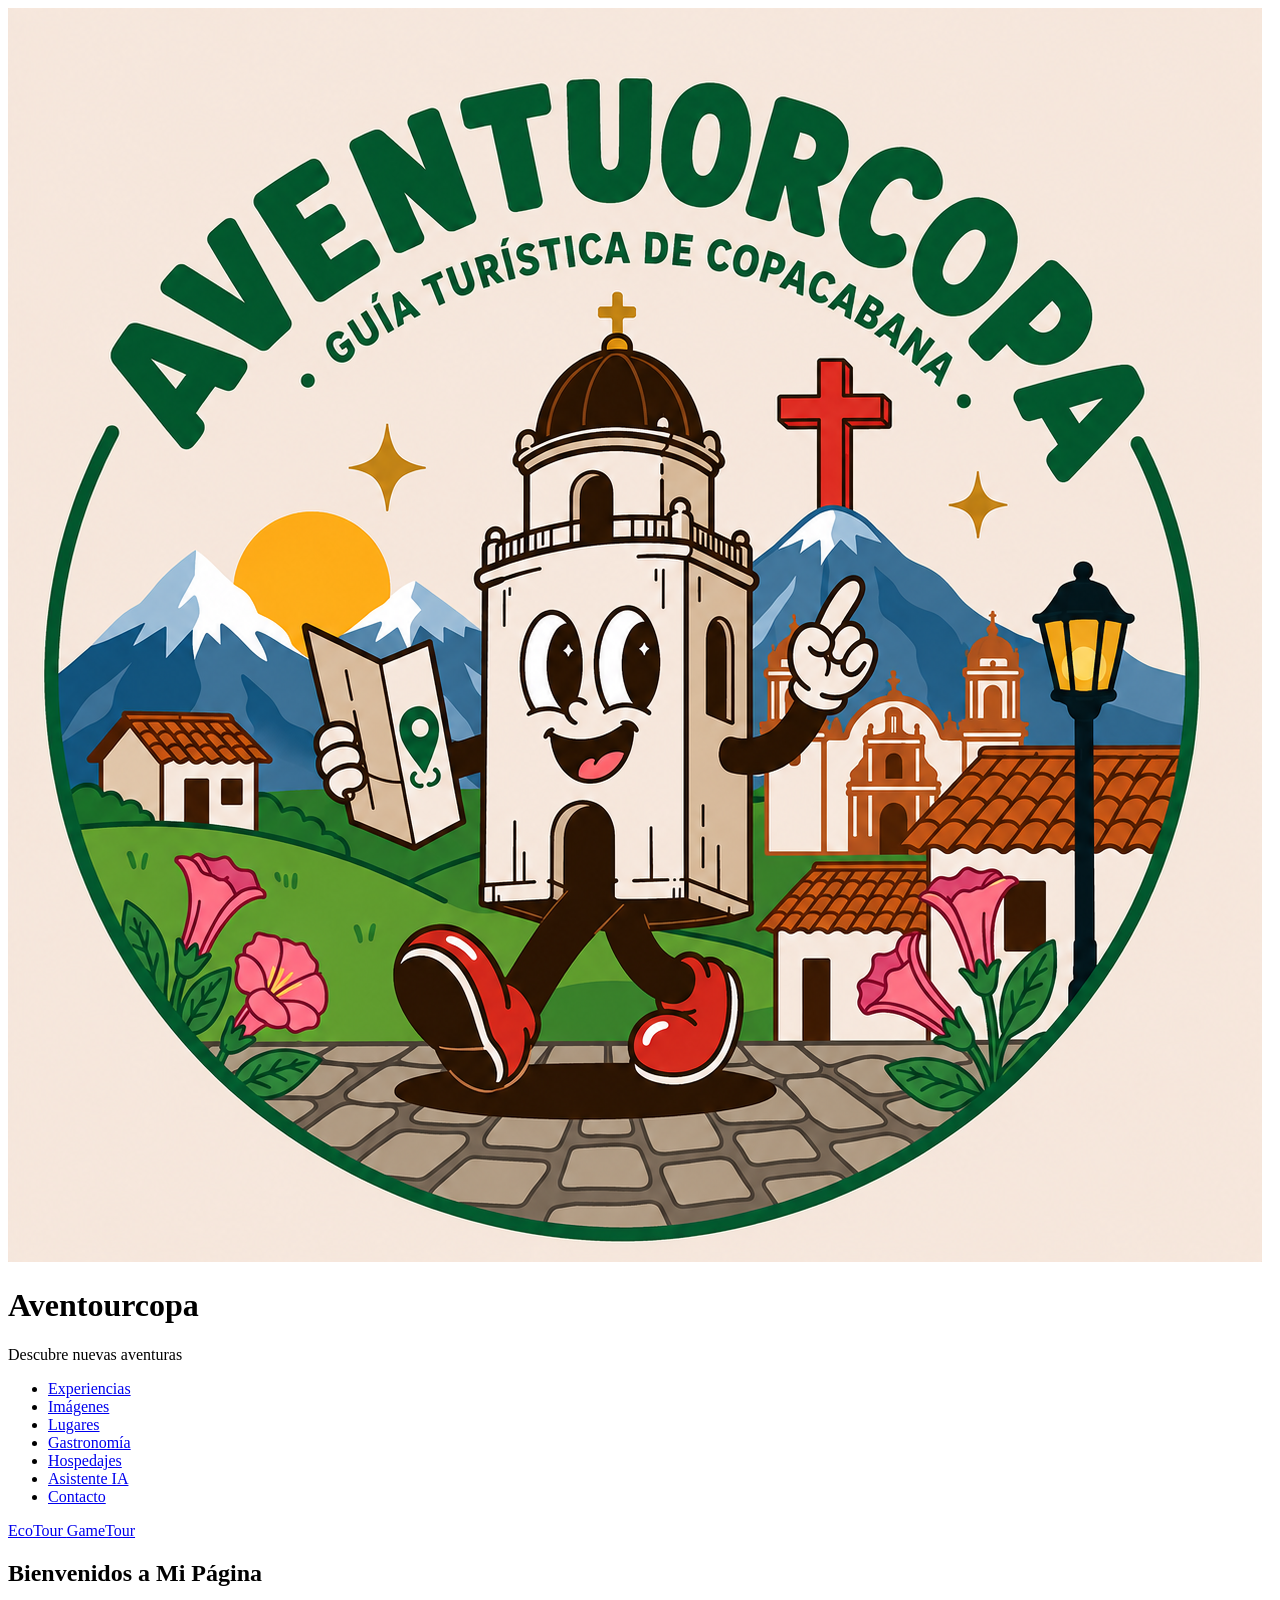
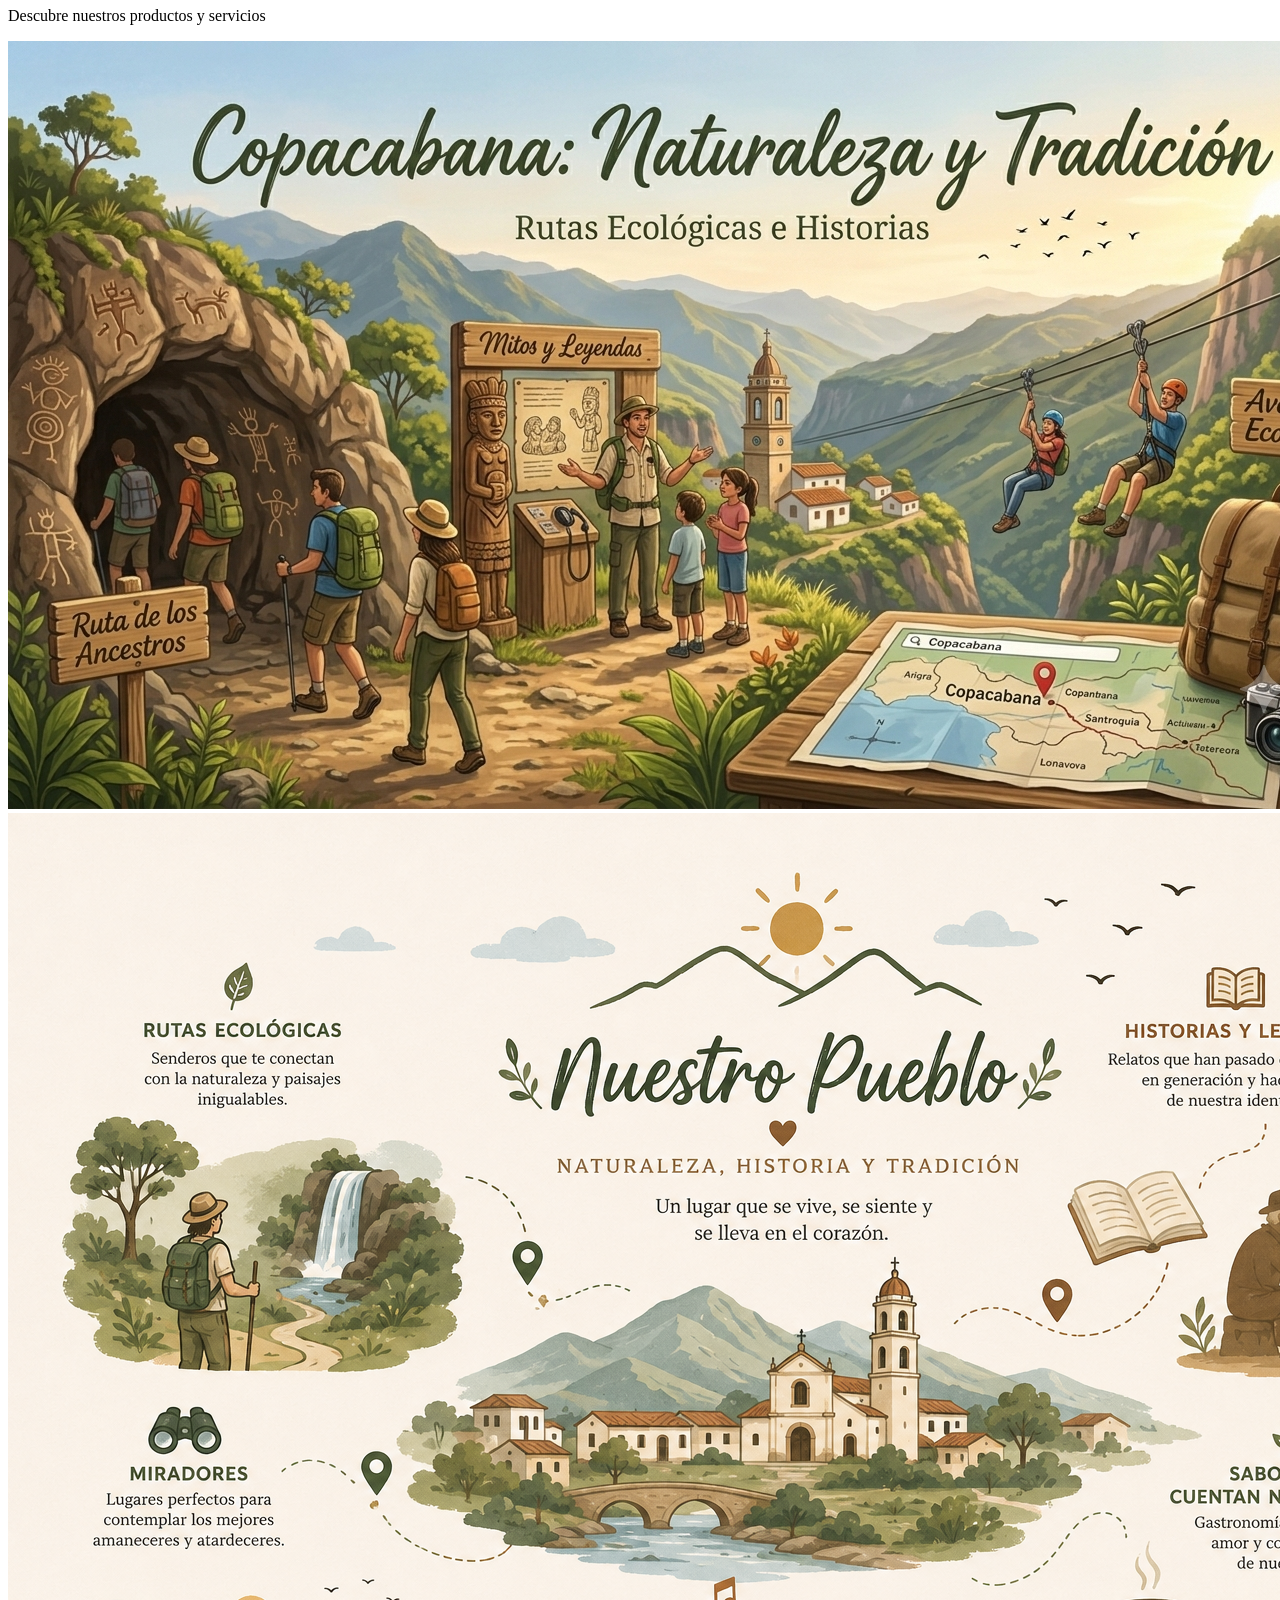
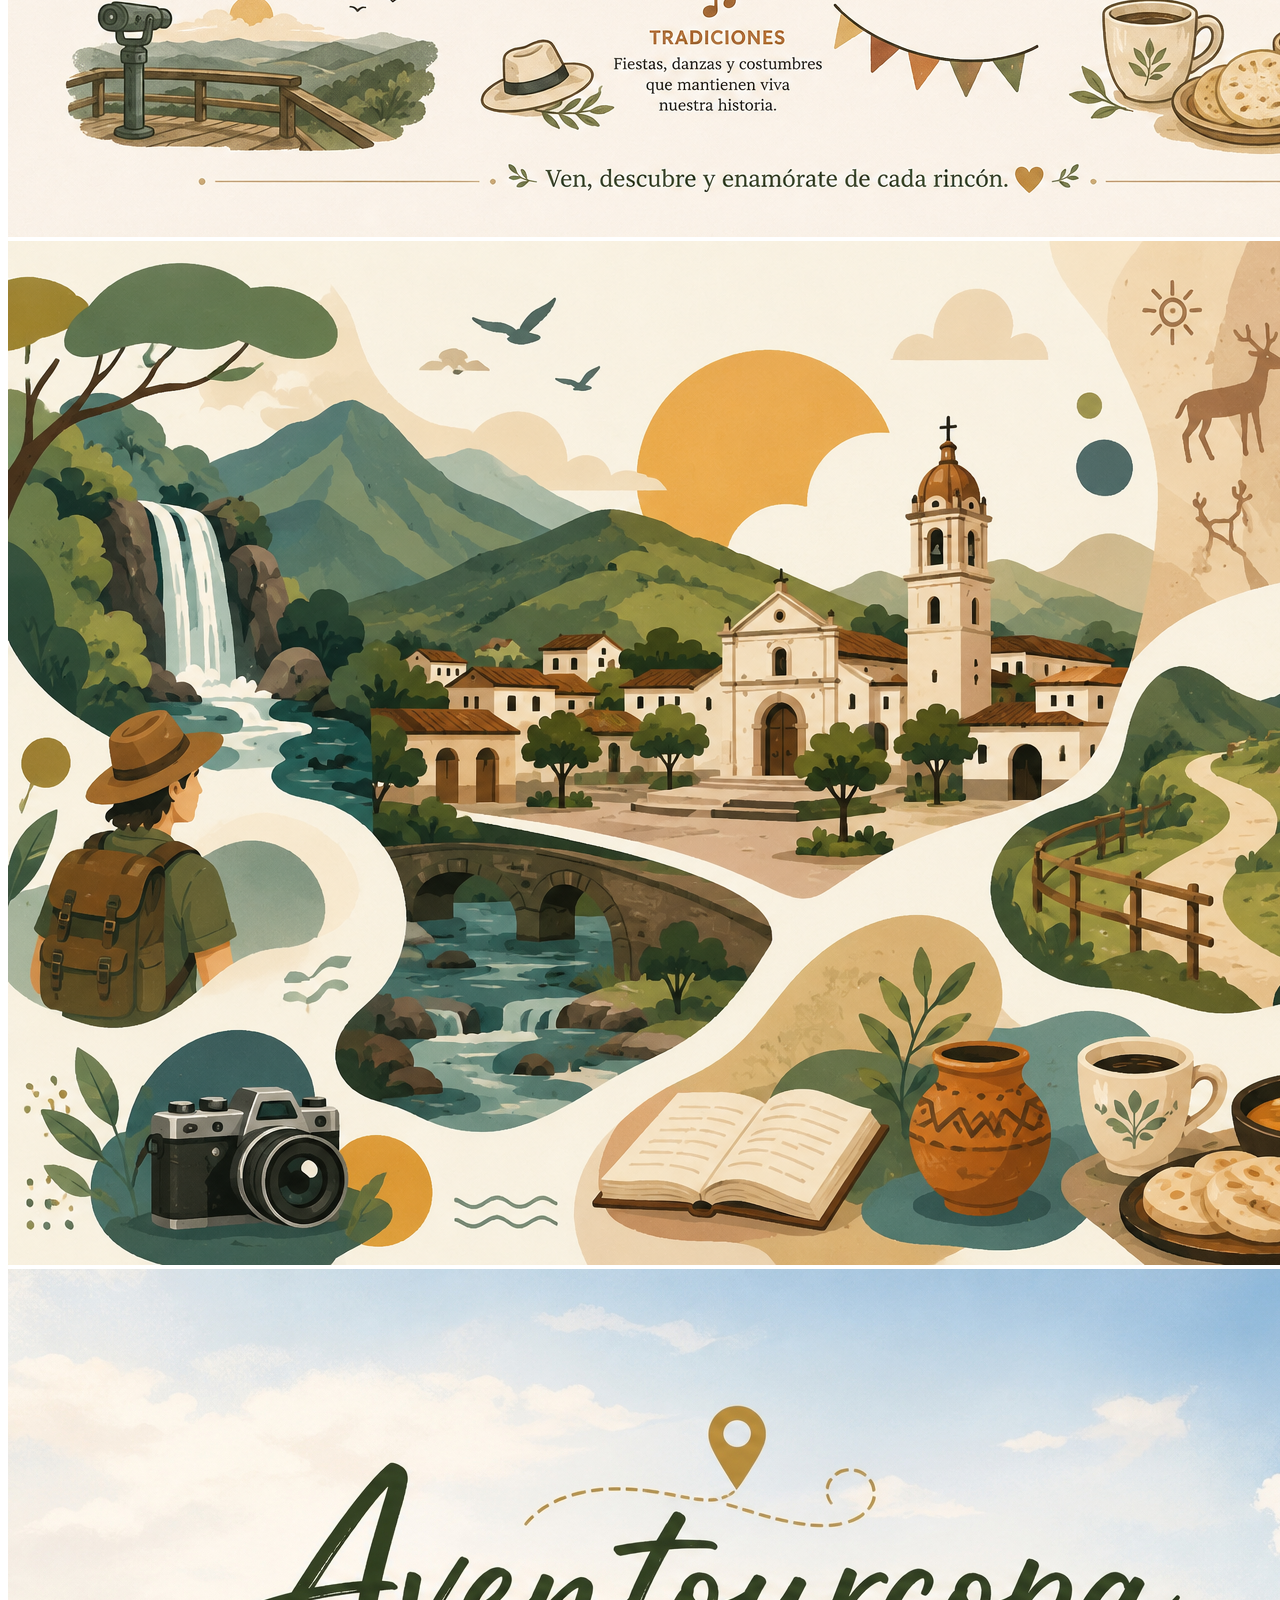
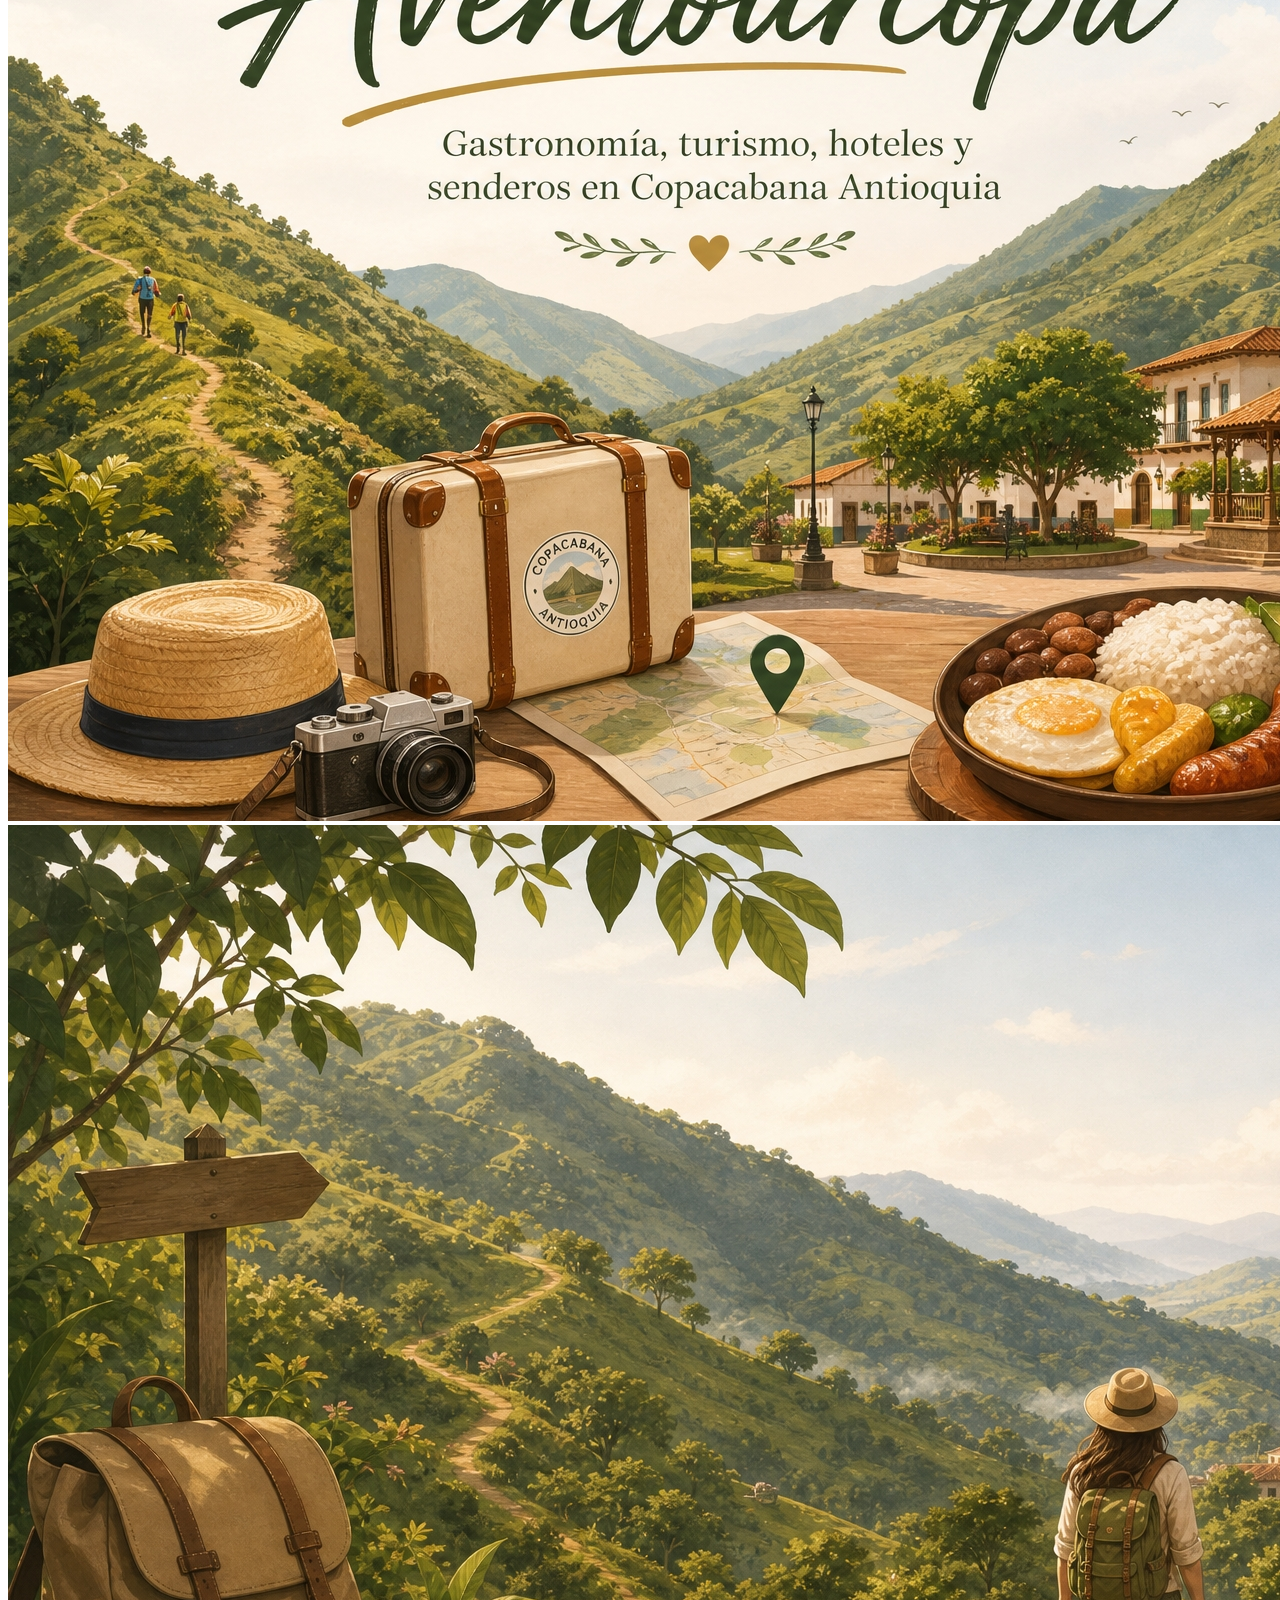
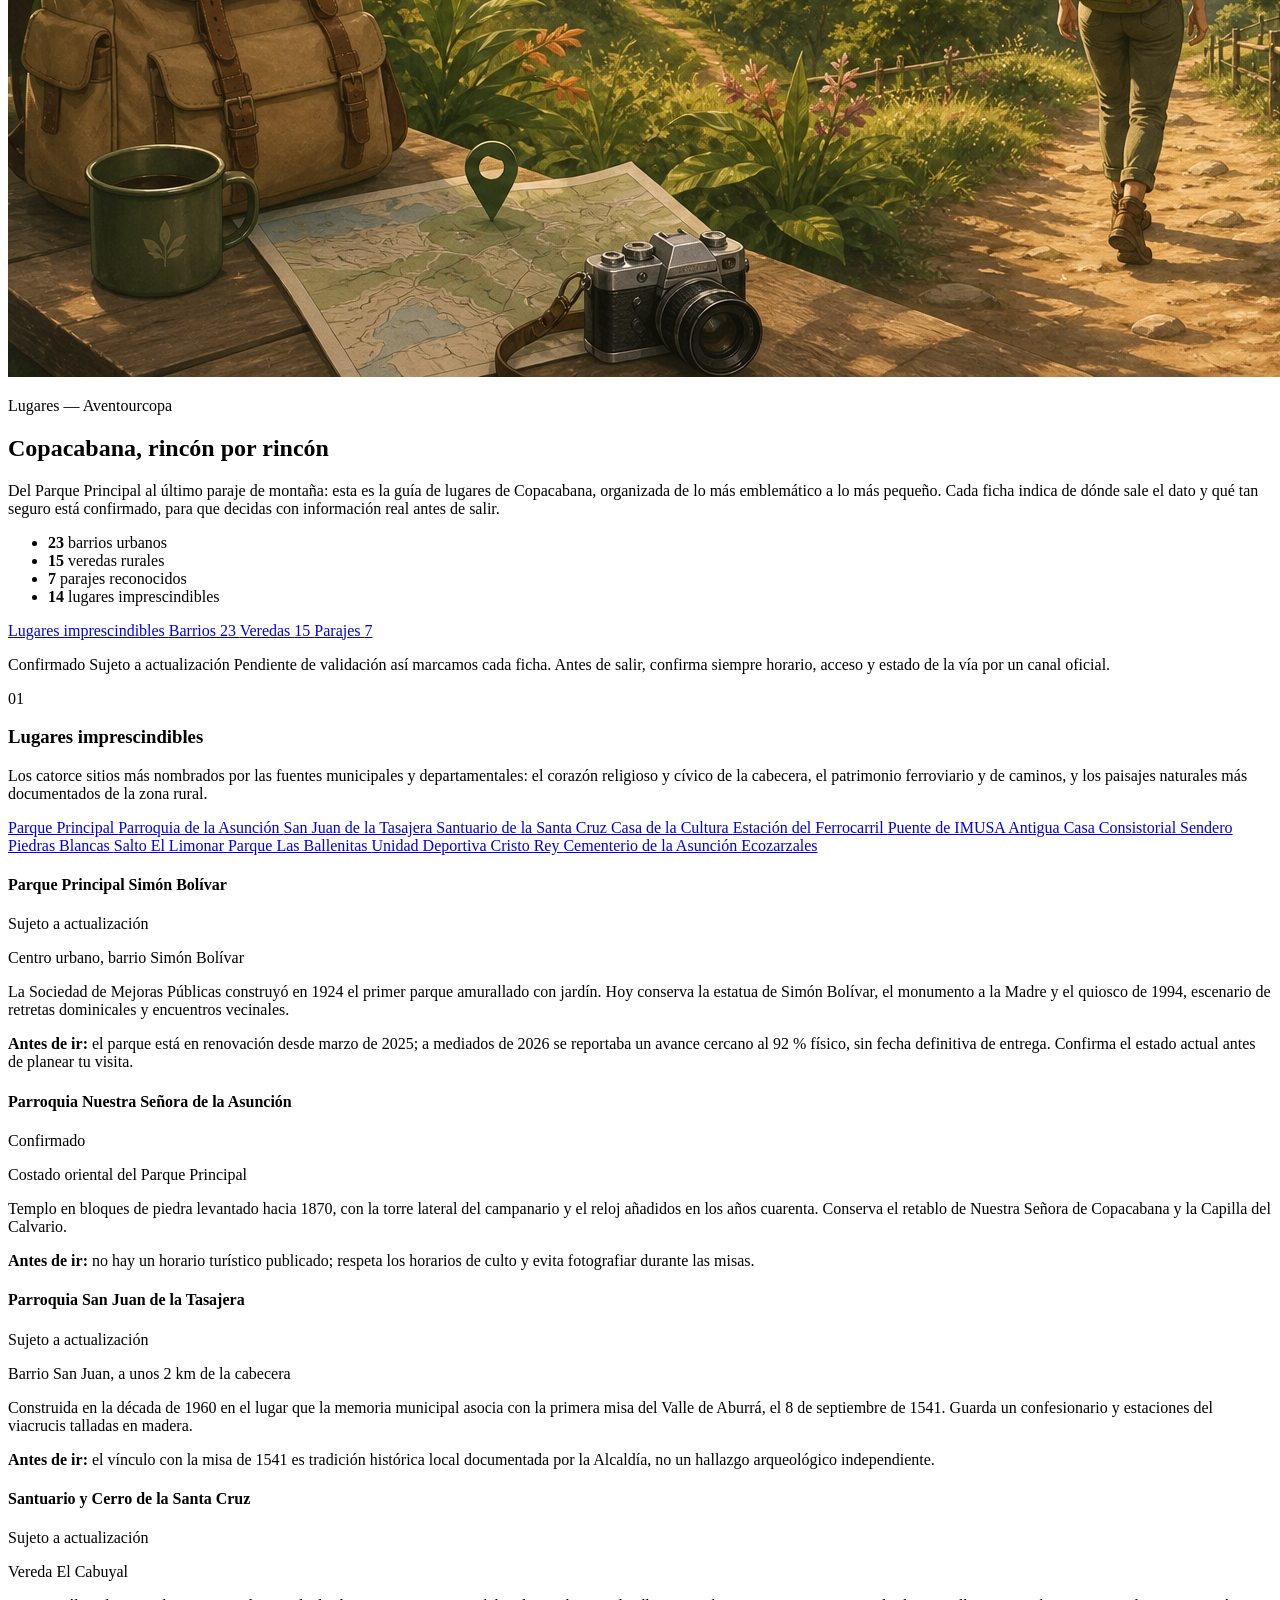
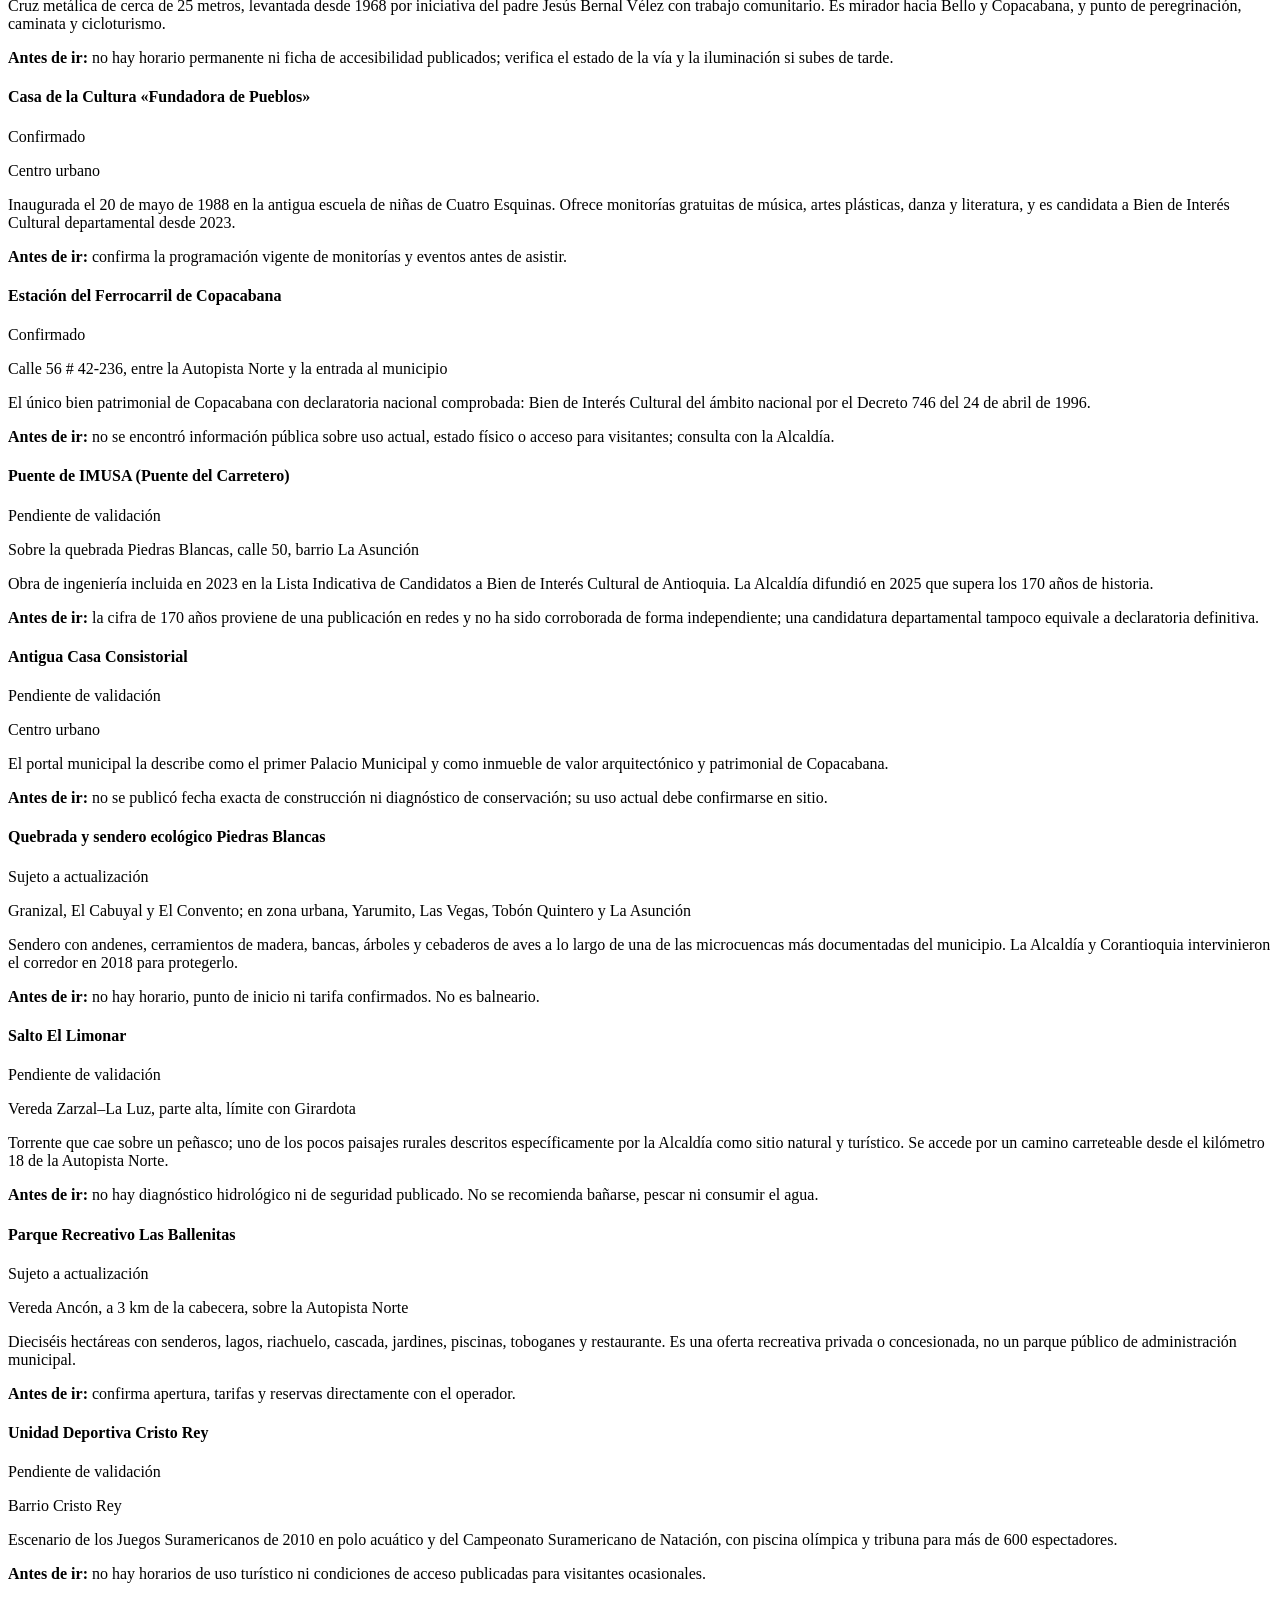
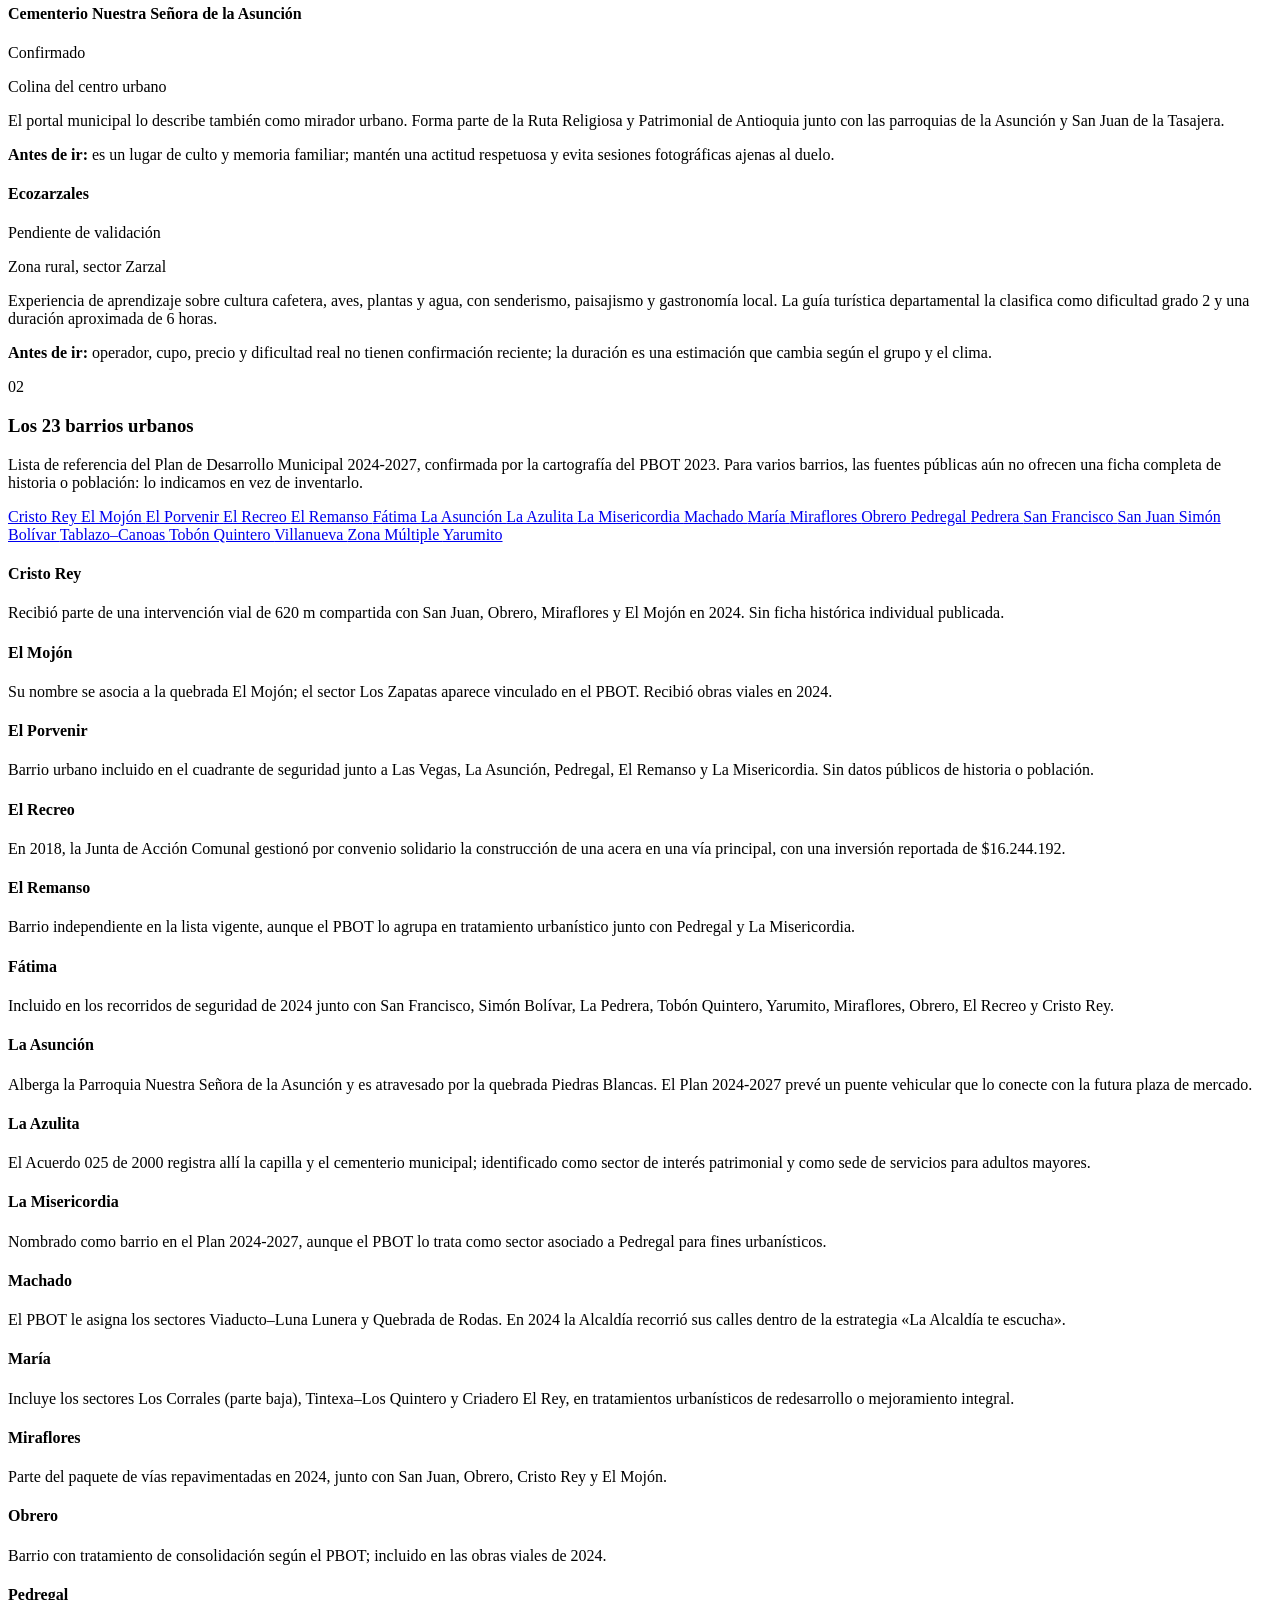
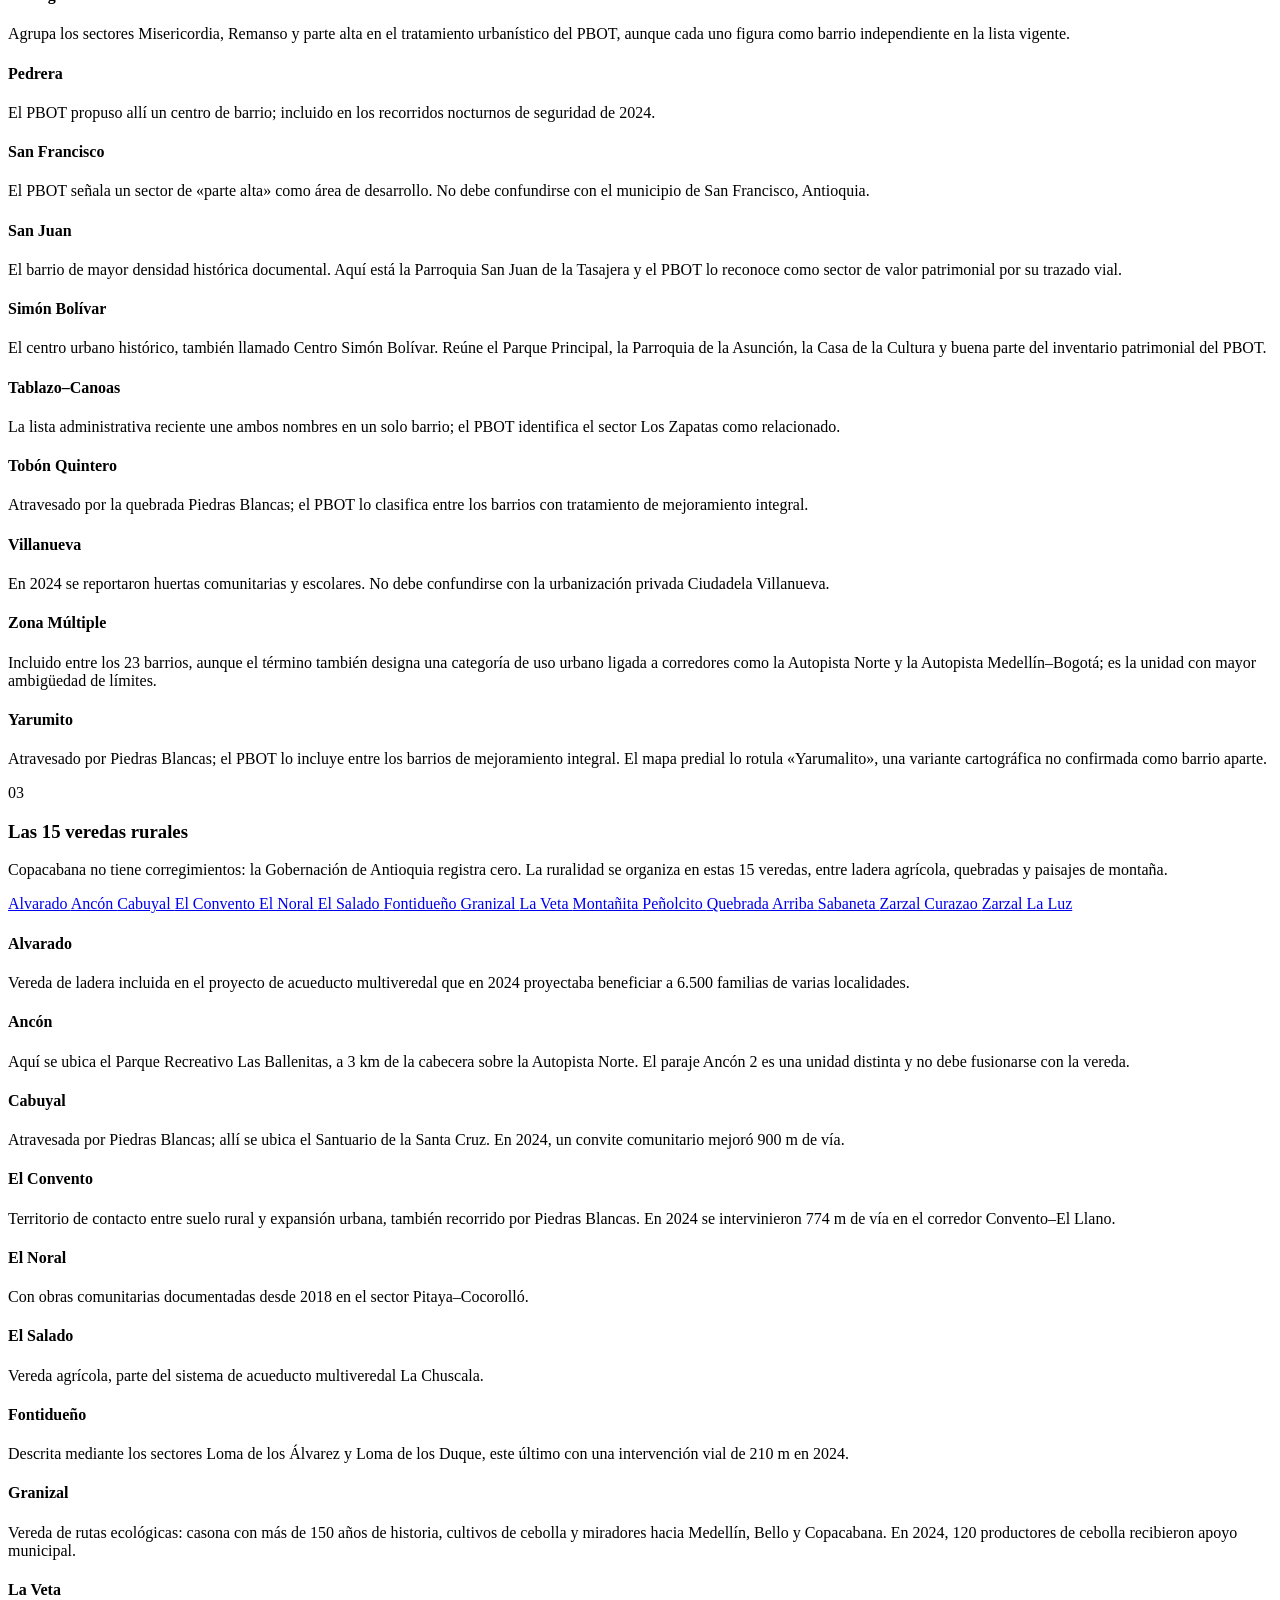
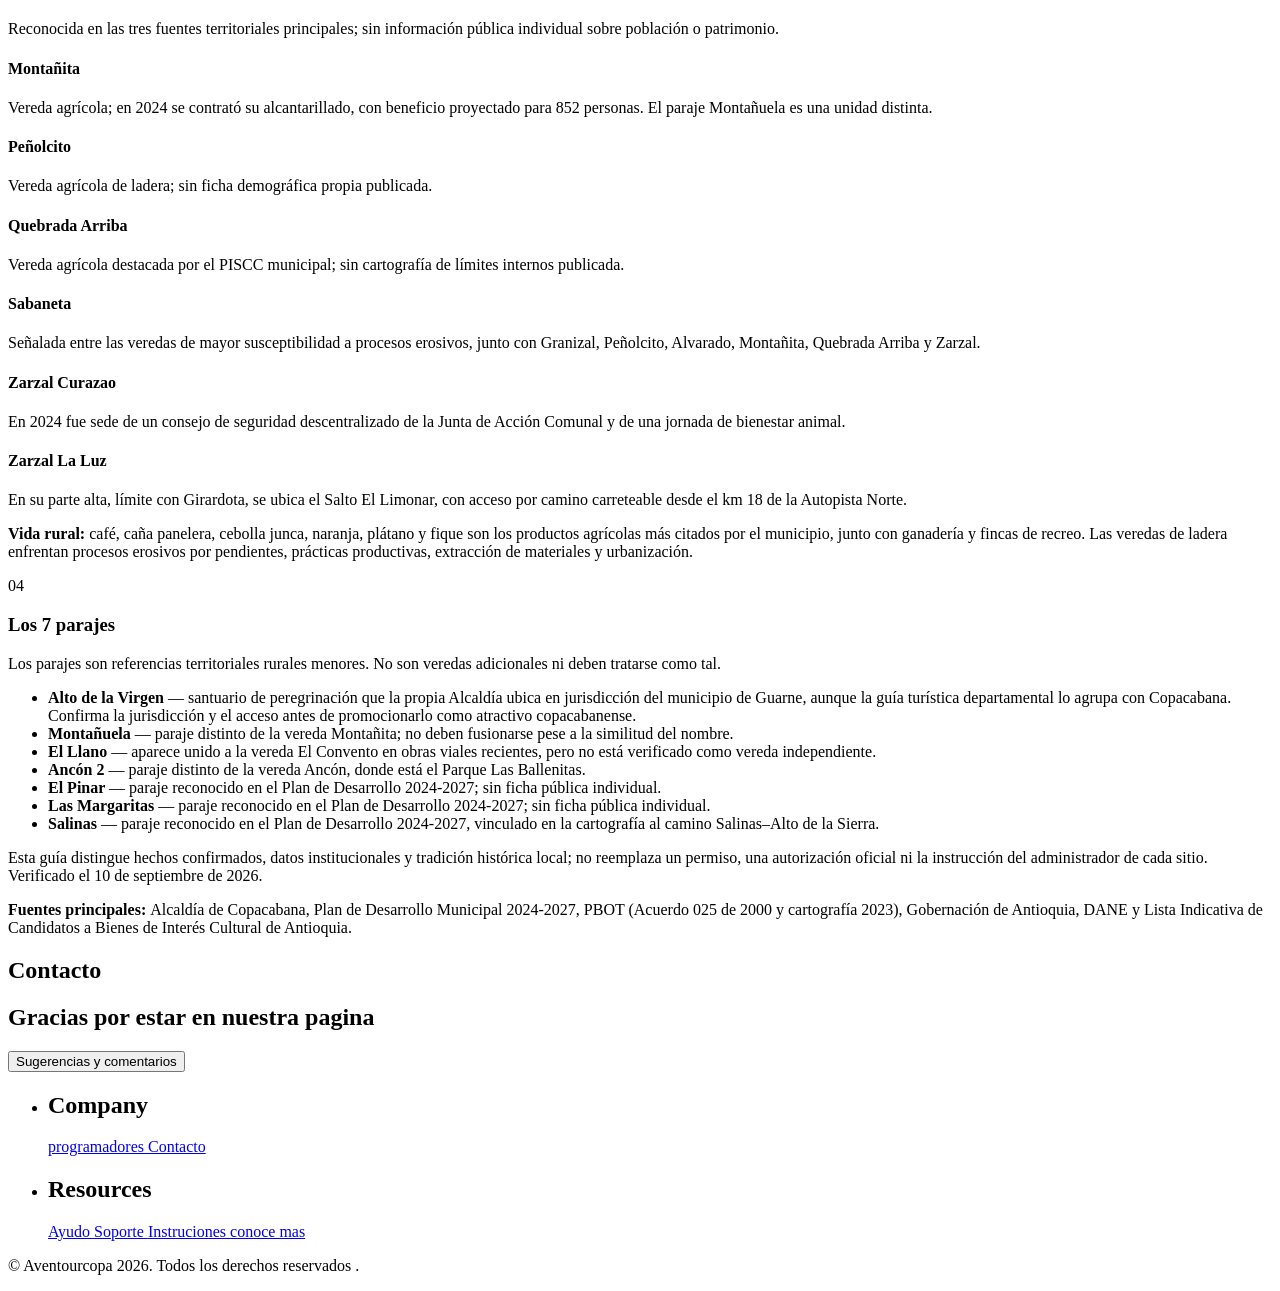
==== index.html @ f046eb80 "Update index.html" ====
<!DOCTYPE html>
<!DOCTYPE html>
<html lang="es">
 <head>
  <meta charset="utf-8"/>
  <meta content="width=device-width, initial-scale=1.0" name="viewport"/>
  <title>
   Aventourcopa
  </title>
  <link href="style.css" rel="stylesheet"/>
  <link href="ecotour.css" rel="stylesheet"/>
 </head>
 <body>
  <!-- Interruptor invisible que controla la apertura/cierre de la sección EcoTour (solo HTML/CSS, sin JavaScript) -->
  <header>
   <div class="logo">
    <img alt="Logo" src="imagenes/logo.png"/>
    <div class="titulo">
     <h1>
      Aventourcopa
     </h1>
     <p>
      Descubre nuevas aventuras
     </p>
    </div>
   </div>
   <nav>
    <ul>
     <li>
      <a href="#">
       Experiencias
      </a>
     </li>
     <li>
      <a href="#">
       Imágenes
      </a>
     </li>
     <li>
      <a href="#lugares">
       Lugares
      </a>
     </li>
     <li>
      <a href="#">
       Gastronomía
      </a>
     </li>
     <li>
      <a href="#">
       Hospedajes
      </a>
     </li>
     <li>
      <a href="#">
       Asistente IA
      </a>
     </li>
     <li>
      <a href="#">
       Contacto
      </a>
     </li>
    </ul>
   </nav>
   <div class="botones">
    <a class="btn eco" href="ecotour.html">
     EcoTour
    </a>
    <a class="btn game" href="#">
     <i class="fa-solid fa-gamepad">
     </i>
     GameTour
    </a>
   </div>
  </header>
  <section id="inicio">
   <div id="espacio">
   </div>
   <div id="divinicio">
    <div class="carrusel">
     <div class="texto">
      <h1>
       Bienvenidos a Mi Página
      </h1>
      <p>
       Descubre nuestros productos y servicios
      </p>
     </div>
     <div class="imgcarrusel">
      <img alt="" src="imagenes/imagen1.png"/>
      <img alt="" src="imagenes/imagen2.png"/>
      <img alt="" src="imagenes/imagen3.png"/>
      <img alt="" src="imagenes/imagen4.jpg"/>
      <img alt="" src="imagenes/imagen5.jpg"/>
     </div>
    </div>
   </div>
  </section>
  <!-- =========================================================
         SECCIÓN LUGARES
         Directorio de lugares emblemáticos, barrios, veredas y
         parajes de Copacabana. Sección propia del flujo de la
         página (no es una superposición): el ítem "Lugares" del
         menú principal enlaza directamente aquí con #lugares.
         Fuente editorial: dossier de investigación Aventourcopa
         (corte de fuentes: 10 de septiembre de 2026).
         ========================================================= -->
  <section aria-label="Lugares de Copacabana" class="lugares-page" id="lugares">
   <div class="lug-wrap">
    <!-- ENCABEZADO -->
    <div class="lug-hero">
     <p class="lug-kicker">
      Lugares — Aventourcopa
     </p>
     <h2>
      Copacabana, rincón por rincón
     </h2>
     <p class="lug-hero-sub">
      Del Parque Principal al último paraje de montaña: esta es la guía de
                    lugares de Copacabana, organizada de lo más emblemático a lo más
                    pequeño. Cada ficha indica de dónde sale el dato y qué tan seguro
                    está confirmado, para que decidas con información real antes de
                    salir.
     </p>
     <ul aria-label="Copacabana en cifras territoriales" class="lug-hero-stats">
      <li>
       <i class="fa-solid fa-city">
       </i>
       <div>
        <strong>
         23
        </strong>
        <span>
         barrios urbanos
        </span>
       </div>
      </li>
      <li>
       <i class="fa-solid fa-tree">
       </i>
       <div>
        <strong>
         15
        </strong>
        <span>
         veredas rurales
        </span>
       </div>
      </li>
      <li>
       <i class="fa-solid fa-map-pin">
       </i>
       <div>
        <strong>
         7
        </strong>
        <span>
         parajes reconocidos
        </span>
       </div>
      </li>
      <li>
       <i class="fa-solid fa-landmark">
       </i>
       <div>
        <strong>
         14
        </strong>
        <span>
         lugares imprescindibles
        </span>
       </div>
      </li>
     </ul>
    </div>
    <!-- MENÚ INTERNO DE LA SECCIÓN -->
    <nav aria-label="Menú de la sección Lugares" class="lug-menu">
     <a class="lug-menu-cat lug-menu-cat--estrella" href="#lug-imprescindibles">
      <i class="fa-solid fa-star">
      </i>
      Lugares imprescindibles
     </a>
     <a class="lug-menu-cat lug-menu-cat--barrio" href="#lug-barrios">
      <i class="fa-solid fa-city">
      </i>
      Barrios
      <span>
       23
      </span>
     </a>
     <a class="lug-menu-cat lug-menu-cat--vereda" href="#lug-veredas">
      <i class="fa-solid fa-tree">
      </i>
      Veredas
      <span>
       15
      </span>
     </a>
     <a class="lug-menu-cat lug-menu-cat--paraje" href="#lug-parajes">
      <i class="fa-solid fa-map-pin">
      </i>
      Parajes
      <span>
       7
      </span>
     </a>
    </nav>
    <!-- LEYENDA DE ESTADOS -->
    <p class="lug-leyenda">
     <span class="lug-badge lug-badge--confirmado">
      Confirmado
     </span>
     <span class="lug-badge lug-badge--actualizar">
      Sujeto a actualización
     </span>
     <span class="lug-badge lug-badge--validar">
      Pendiente de validación
     </span>
     así marcamos cada ficha. Antes de salir, confirma siempre horario,
                acceso y estado de la vía por un canal oficial.
    </p>
    <!-- ============================================
                 01. LUGARES IMPRESCINDIBLES
                 ============================================ -->
    <section class="lug-bloque" id="lug-imprescindibles">
     <p class="lug-bloque-num">
      01
     </p>
     <h3>
      Lugares imprescindibles
     </h3>
     <p class="lug-bloque-intro">
      Los catorce sitios más nombrados por las fuentes municipales y
                    departamentales: el corazón religioso y cívico de la cabecera, el
                    patrimonio ferroviario y de caminos, y los paisajes naturales más
                    documentados de la zona rural.
     </p>
     <div aria-label="Índice de lugares imprescindibles" class="lug-indice">
      <a href="#lug-parque-principal">
       Parque Principal
      </a>
      <a href="#lug-parroquia-asuncion">
       Parroquia de la Asunción
      </a>
      <a href="#lug-san-juan-tasajera">
       San Juan de la Tasajera
      </a>
      <a href="#lug-santa-cruz">
       Santuario de la Santa Cruz
      </a>
      <a href="#lug-casa-cultura">
       Casa de la Cultura
      </a>
      <a href="#lug-estacion-ferrocarril">
       Estación del Ferrocarril
      </a>
      <a href="#lug-puente-imusa">
       Puente de IMUSA
      </a>
      <a href="#lug-casa-consistorial">
       Antigua Casa Consistorial
      </a>
      <a href="#lug-piedras-blancas">
       Sendero Piedras Blancas
      </a>
      <a href="#lug-salto-limonar">
       Salto El Limonar
      </a>
      <a href="#lug-ballenitas">
       Parque Las Ballenitas
      </a>
      <a href="#lug-cristo-rey-deportiva">
       Unidad Deportiva Cristo Rey
      </a>
      <a href="#lug-cementerio">
       Cementerio de la Asunción
      </a>
      <a href="#lug-ecozarzales">
       Ecozarzales
      </a>
     </div>
     <div class="lug-cards">
      <article class="lug-card" id="lug-parque-principal">
       <div class="lug-card-top">
        <h4>
         Parque Principal Simón Bolívar
        </h4>
        <span class="lug-badge lug-badge--actualizar">
         Sujeto a actualización
        </span>
       </div>
       <p class="lug-card-ubi">
        <i class="fa-solid fa-location-dot">
        </i>
        Centro urbano, barrio Simón Bolívar
       </p>
       <p>
        La Sociedad de Mejoras Públicas construyó en 1924 el primer parque
                            amurallado con jardín. Hoy conserva la estatua de Simón Bolívar, el
                            monumento a la Madre y el quiosco de 1994, escenario de retretas
                            dominicales y encuentros vecinales.
       </p>
       <p class="lug-card-nota">
        <strong>
         Antes de ir:
        </strong>
        el parque está en
                            renovación desde marzo de 2025; a mediados de 2026 se reportaba un
                            avance cercano al 92 % físico, sin fecha definitiva de entrega.
                            Confirma el estado actual antes de planear tu visita.
       </p>
      </article>
      <article class="lug-card" id="lug-parroquia-asuncion">
       <div class="lug-card-top">
        <h4>
         Parroquia Nuestra Señora de la Asunción
        </h4>
        <span class="lug-badge lug-badge--confirmado">
         Confirmado
        </span>
       </div>
       <p class="lug-card-ubi">
        <i class="fa-solid fa-location-dot">
        </i>
        Costado oriental del Parque Principal
       </p>
       <p>
        Templo en bloques de piedra levantado hacia 1870, con la torre lateral
                            del campanario y el reloj añadidos en los años cuarenta. Conserva el
                            retablo de Nuestra Señora de Copacabana y la Capilla del Calvario.
       </p>
       <p class="lug-card-nota">
        <strong>
         Antes de ir:
        </strong>
        no hay un horario
                            turístico publicado; respeta los horarios de culto y evita fotografiar
                            durante las misas.
       </p>
      </article>
      <article class="lug-card" id="lug-san-juan-tasajera">
       <div class="lug-card-top">
        <h4>
         Parroquia San Juan de la Tasajera
        </h4>
        <span class="lug-badge lug-badge--actualizar">
         Sujeto a actualización
        </span>
       </div>
       <p class="lug-card-ubi">
        <i class="fa-solid fa-location-dot">
        </i>
        Barrio San Juan, a unos 2 km de la cabecera
       </p>
       <p>
        Construida en la década de 1960 en el lugar que la memoria municipal
                            asocia con la primera misa del Valle de Aburrá, el 8 de septiembre de
                            1541. Guarda un confesionario y estaciones del viacrucis talladas en
                            madera.
       </p>
       <p class="lug-card-nota">
        <strong>
         Antes de ir:
        </strong>
        el vínculo con la
                            misa de 1541 es tradición histórica local documentada por la Alcaldía,
                            no un hallazgo arqueológico independiente.
       </p>
      </article>
      <article class="lug-card" id="lug-santa-cruz">
       <div class="lug-card-top">
        <h4>
         Santuario y Cerro de la Santa Cruz
        </h4>
        <span class="lug-badge lug-badge--actualizar">
         Sujeto a actualización
        </span>
       </div>
       <p class="lug-card-ubi">
        <i class="fa-solid fa-location-dot">
        </i>
        Vereda El Cabuyal
       </p>
       <p>
        Cruz metálica de cerca de 25 metros, levantada desde 1968 por
                            iniciativa del padre Jesús Bernal Vélez con trabajo comunitario. Es
                            mirador hacia Bello y Copacabana, y punto de peregrinación, caminata
                            y cicloturismo.
       </p>
       <p class="lug-card-nota">
        <strong>
         Antes de ir:
        </strong>
        no hay horario
                            permanente ni ficha de accesibilidad publicados; verifica el estado de
                            la vía y la iluminación si subes de tarde.
       </p>
      </article>
      <article class="lug-card" id="lug-casa-cultura">
       <div class="lug-card-top">
        <h4>
         Casa de la Cultura «Fundadora de Pueblos»
        </h4>
        <span class="lug-badge lug-badge--confirmado">
         Confirmado
        </span>
       </div>
       <p class="lug-card-ubi">
        <i class="fa-solid fa-location-dot">
        </i>
        Centro urbano
       </p>
       <p>
        Inaugurada el 20 de mayo de 1988 en la antigua escuela de niñas de
                            Cuatro Esquinas. Ofrece monitorías gratuitas de música, artes
                            plásticas, danza y literatura, y es candidata a Bien de Interés
                            Cultural departamental desde 2023.
       </p>
       <p class="lug-card-nota">
        <strong>
         Antes de ir:
        </strong>
        confirma la
                            programación vigente de monitorías y eventos antes de asistir.
       </p>
      </article>
      <article class="lug-card" id="lug-estacion-ferrocarril">
       <div class="lug-card-top">
        <h4>
         Estación del Ferrocarril de Copacabana
        </h4>
        <span class="lug-badge lug-badge--confirmado">
         Confirmado
        </span>
       </div>
       <p class="lug-card-ubi">
        <i class="fa-solid fa-location-dot">
        </i>
        Calle 56 # 42-236, entre la Autopista Norte y la entrada al municipio
       </p>
       <p>
        El único bien patrimonial de Copacabana con declaratoria nacional
                            comprobada: Bien de Interés Cultural del ámbito nacional por el
                            Decreto 746 del 24 de abril de 1996.
       </p>
       <p class="lug-card-nota">
        <strong>
         Antes de ir:
        </strong>
        no se encontró
                            información pública sobre uso actual, estado físico o acceso para
                            visitantes; consulta con la Alcaldía.
       </p>
      </article>
      <article class="lug-card" id="lug-puente-imusa">
       <div class="lug-card-top">
        <h4>
         Puente de IMUSA (Puente del Carretero)
        </h4>
        <span class="lug-badge lug-badge--validar">
         Pendiente de validación
        </span>
       </div>
       <p class="lug-card-ubi">
        <i class="fa-solid fa-location-dot">
        </i>
        Sobre la quebrada Piedras Blancas, calle 50, barrio La Asunción
       </p>
       <p>
        Obra de ingeniería incluida en 2023 en la Lista Indicativa de
                            Candidatos a Bien de Interés Cultural de Antioquia. La Alcaldía
                            difundió en 2025 que supera los 170 años de historia.
       </p>
       <p class="lug-card-nota">
        <strong>
         Antes de ir:
        </strong>
        la cifra de 170
                            años proviene de una publicación en redes y no ha sido corroborada de
                            forma independiente; una candidatura departamental tampoco equivale a
                            declaratoria definitiva.
       </p>
      </article>
      <article class="lug-card" id="lug-casa-consistorial">
       <div class="lug-card-top">
        <h4>
         Antigua Casa Consistorial
        </h4>
        <span class="lug-badge lug-badge--validar">
         Pendiente de validación
        </span>
       </div>
       <p class="lug-card-ubi">
        <i class="fa-solid fa-location-dot">
        </i>
        Centro urbano
       </p>
       <p>
        El portal municipal la describe como el primer Palacio Municipal y
                            como inmueble de valor arquitectónico y patrimonial de Copacabana.
       </p>
       <p class="lug-card-nota">
        <strong>
         Antes de ir:
        </strong>
        no se publicó fecha
                            exacta de construcción ni diagnóstico de conservación; su uso actual
                            debe confirmarse en sitio.
       </p>
      </article>
      <article class="lug-card" id="lug-piedras-blancas">
       <div class="lug-card-top">
        <h4>
         Quebrada y sendero ecológico Piedras Blancas
        </h4>
        <span class="lug-badge lug-badge--actualizar">
         Sujeto a actualización
        </span>
       </div>
       <p class="lug-card-ubi">
        <i class="fa-solid fa-location-dot">
        </i>
        Granizal, El Cabuyal y El Convento; en zona urbana, Yarumito, Las Vegas, Tobón Quintero y La Asunción
       </p>
       <p>
        Sendero con andenes, cerramientos de madera, bancas, árboles y
                            cebaderos de aves a lo largo de una de las microcuencas más
                            documentadas del municipio. La Alcaldía y Corantioquia intervinieron
                            el corredor en 2018 para protegerlo.
       </p>
       <p class="lug-card-nota">
        <strong>
         Antes de ir:
        </strong>
        no hay horario,
                            punto de inicio ni tarifa confirmados. No es balneario.
       </p>
      </article>
      <article class="lug-card" id="lug-salto-limonar">
       <div class="lug-card-top">
        <h4>
         Salto El Limonar
        </h4>
        <span class="lug-badge lug-badge--validar">
         Pendiente de validación
        </span>
       </div>
       <p class="lug-card-ubi">
        <i class="fa-solid fa-location-dot">
        </i>
        Vereda Zarzal–La Luz, parte alta, límite con Girardota
       </p>
       <p>
        Torrente que cae sobre un peñasco; uno de los pocos paisajes rurales
                            descritos específicamente por la Alcaldía como sitio natural y
                            turístico. Se accede por un camino carreteable desde el kilómetro 18
                            de la Autopista Norte.
       </p>
       <p class="lug-card-nota">
        <strong>
         Antes de ir:
        </strong>
        no hay diagnóstico
                            hidrológico ni de seguridad publicado. No se recomienda bañarse,
                            pescar ni consumir el agua.
       </p>
      </article>
      <article class="lug-card" id="lug-ballenitas">
       <div class="lug-card-top">
        <h4>
         Parque Recreativo Las Ballenitas
        </h4>
        <span class="lug-badge lug-badge--actualizar">
         Sujeto a actualización
        </span>
       </div>
       <p class="lug-card-ubi">
        <i class="fa-solid fa-location-dot">
        </i>
        Vereda Ancón, a 3 km de la cabecera, sobre la Autopista Norte
       </p>
       <p>
        Dieciséis hectáreas con senderos, lagos, riachuelo, cascada, jardines,
                            piscinas, toboganes y restaurante. Es una oferta recreativa privada o
                            concesionada, no un parque público de administración municipal.
       </p>
       <p class="lug-card-nota">
        <strong>
         Antes de ir:
        </strong>
        confirma apertura,
                            tarifas y reservas directamente con el operador.
       </p>
      </article>
      <article class="lug-card" id="lug-cristo-rey-deportiva">
       <div class="lug-card-top">
        <h4>
         Unidad Deportiva Cristo Rey
        </h4>
        <span class="lug-badge lug-badge--validar">
         Pendiente de validación
        </span>
       </div>
       <p class="lug-card-ubi">
        <i class="fa-solid fa-location-dot">
        </i>
        Barrio Cristo Rey
       </p>
       <p>
        Escenario de los Juegos Suramericanos de 2010 en polo acuático y del
                            Campeonato Suramericano de Natación, con piscina olímpica y tribuna
                            para más de 600 espectadores.
       </p>
       <p class="lug-card-nota">
        <strong>
         Antes de ir:
        </strong>
        no hay horarios de
                            uso turístico ni condiciones de acceso publicadas para visitantes
                            ocasionales.
       </p>
      </article>
      <article class="lug-card" id="lug-cementerio">
       <div class="lug-card-top">
        <h4>
         Cementerio Nuestra Señora de la Asunción
        </h4>
        <span class="lug-badge lug-badge--confirmado">
         Confirmado
        </span>
       </div>
       <p class="lug-card-ubi">
        <i class="fa-solid fa-location-dot">
        </i>
        Colina del centro urbano
       </p>
       <p>
        El portal municipal lo describe también como mirador urbano. Forma
                            parte de la Ruta Religiosa y Patrimonial de Antioquia junto con las
                            parroquias de la Asunción y San Juan de la Tasajera.
       </p>
       <p class="lug-card-nota">
        <strong>
         Antes de ir:
        </strong>
        es un lugar de
                            culto y memoria familiar; mantén una actitud respetuosa y evita
                            sesiones fotográficas ajenas al duelo.
       </p>
      </article>
      <article class="lug-card" id="lug-ecozarzales">
       <div class="lug-card-top">
        <h4>
         Ecozarzales
        </h4>
        <span class="lug-badge lug-badge--validar">
         Pendiente de validación
        </span>
       </div>
       <p class="lug-card-ubi">
        <i class="fa-solid fa-location-dot">
        </i>
        Zona rural, sector Zarzal
       </p>
       <p>
        Experiencia de aprendizaje sobre cultura cafetera, aves, plantas y
                            agua, con senderismo, paisajismo y gastronomía local. La guía
                            turística departamental la clasifica como dificultad grado 2 y una
                            duración aproximada de 6 horas.
       </p>
       <p class="lug-card-nota">
        <strong>
         Antes de ir:
        </strong>
        operador, cupo,
                            precio y dificultad real no tienen confirmación reciente; la duración
                            es una estimación que cambia según el grupo y el clima.
       </p>
      </article>
     </div>
    </section>
    <!-- ============================================
                 02. BARRIOS
                 ============================================ -->
    <section class="lug-bloque lug-bloque--alt" id="lug-barrios">
     <p class="lug-bloque-num">
      02
     </p>
     <h3>
      Los 23 barrios urbanos
     </h3>
     <p class="lug-bloque-intro">
      Lista de referencia del Plan de Desarrollo Municipal 2024-2027,
                    confirmada por la cartografía del PBOT 2023. Para varios barrios, las
                    fuentes públicas aún no ofrecen una ficha completa de historia o
                    población: lo indicamos en vez de inventarlo.
     </p>
     <div aria-label="Índice de barrios" class="lug-indice lug-indice--barrio">
      <a href="#barrio-cristo-rey">
       Cristo Rey
      </a>
      <a href="#barrio-el-mojon">
       El Mojón
      </a>
      <a href="#barrio-el-porvenir">
       El Porvenir
      </a>
      <a href="#barrio-el-recreo">
       El Recreo
      </a>
      <a href="#barrio-el-remanso">
       El Remanso
      </a>
      <a href="#barrio-fatima">
       Fátima
      </a>
      <a href="#barrio-la-asuncion">
       La Asunción
      </a>
      <a href="#barrio-la-azulita">
       La Azulita
      </a>
      <a href="#barrio-la-misericordia">
       La Misericordia
      </a>
      <a href="#barrio-machado">
       Machado
      </a>
      <a href="#barrio-maria">
       María
      </a>
      <a href="#barrio-miraflores">
       Miraflores
      </a>
      <a href="#barrio-obrero">
       Obrero
      </a>
      <a href="#barrio-pedregal">
       Pedregal
      </a>
      <a href="#barrio-pedrera">
       Pedrera
      </a>
      <a href="#barrio-san-francisco">
       San Francisco
      </a>
      <a href="#barrio-san-juan">
       San Juan
      </a>
      <a href="#barrio-simon-bolivar">
       Simón Bolívar
      </a>
      <a href="#barrio-tablazo-canoas">
       Tablazo–Canoas
      </a>
      <a href="#barrio-tobon-quintero">
       Tobón Quintero
      </a>
      <a href="#barrio-villanueva">
       Villanueva
      </a>
      <a href="#barrio-zona-multiple">
       Zona Múltiple
      </a>
      <a href="#barrio-yarumito">
       Yarumito
      </a>
     </div>
     <div class="lug-directorio">
      <article class="lug-mini" id="barrio-cristo-rey">
       <h4>
        Cristo Rey
       </h4>
       <p>
        Recibió parte de una intervención vial de 620 m compartida con San
                            Juan, Obrero, Miraflores y El Mojón en 2024. Sin ficha histórica
                            individual publicada.
       </p>
      </article>
      <article class="lug-mini" id="barrio-el-mojon">
       <h4>
        El Mojón
       </h4>
       <p>
        Su nombre se asocia a la quebrada El Mojón; el sector Los Zapatas
                            aparece vinculado en el PBOT. Recibió obras viales en 2024.
       </p>
      </article>
      <article class="lug-mini" id="barrio-el-porvenir">
       <h4>
        El Porvenir
       </h4>
       <p>
        Barrio urbano incluido en el cuadrante de seguridad junto a Las
                            Vegas, La Asunción, Pedregal, El Remanso y La Misericordia. Sin
                            datos públicos de historia o población.
       </p>
      </article>
      <article class="lug-mini" id="barrio-el-recreo">
       <h4>
        El Recreo
       </h4>
       <p>
        En 2018, la Junta de Acción Comunal gestionó por convenio solidario
                            la construcción de una acera en una vía principal, con una inversión
                            reportada de $16.244.192.
       </p>
      </article>
      <article class="lug-mini" id="barrio-el-remanso">
       <h4>
        El Remanso
       </h4>
       <p>
        Barrio independiente en la lista vigente, aunque el PBOT lo agrupa
                            en tratamiento urbanístico junto con Pedregal y La Misericordia.
       </p>
      </article>
      <article class="lug-mini" id="barrio-fatima">
       <h4>
        Fátima
       </h4>
       <p>
        Incluido en los recorridos de seguridad de 2024 junto con San
                            Francisco, Simón Bolívar, La Pedrera, Tobón Quintero, Yarumito,
                            Miraflores, Obrero, El Recreo y Cristo Rey.
       </p>
      </article>
      <article class="lug-mini" id="barrio-la-asuncion">
       <h4>
        La Asunción
       </h4>
       <p>
        Alberga la Parroquia Nuestra Señora de la Asunción y es atravesado
                            por la quebrada Piedras Blancas. El Plan 2024-2027 prevé un puente
                            vehicular que lo conecte con la futura plaza de mercado.
       </p>
      </article>
      <article class="lug-mini" id="barrio-la-azulita">
       <h4>
        La Azulita
       </h4>
       <p>
        El Acuerdo 025 de 2000 registra allí la capilla y el cementerio
                            municipal; identificado como sector de interés patrimonial y como
                            sede de servicios para adultos mayores.
       </p>
      </article>
      <article class="lug-mini" id="barrio-la-misericordia">
       <h4>
        La Misericordia
       </h4>
       <p>
        Nombrado como barrio en el Plan 2024-2027, aunque el PBOT lo trata
                            como sector asociado a Pedregal para fines urbanísticos.
       </p>
      </article>
      <article class="lug-mini" id="barrio-machado">
       <h4>
        Machado
       </h4>
       <p>
        El PBOT le asigna los sectores Viaducto–Luna Lunera y Quebrada de
                            Rodas. En 2024 la Alcaldía recorrió sus calles dentro de la
                            estrategia «La Alcaldía te escucha».
       </p>
      </article>
      <article class="lug-mini" id="barrio-maria">
       <h4>
        María
       </h4>
       <p>
        Incluye los sectores Los Corrales (parte baja), Tintexa–Los Quintero
                            y Criadero El Rey, en tratamientos urbanísticos de redesarrollo o
                            mejoramiento integral.
       </p>
      </article>
      <article class="lug-mini" id="barrio-miraflores">
       <h4>
        Miraflores
       </h4>
       <p>
        Parte del paquete de vías repavimentadas en 2024, junto con San
                            Juan, Obrero, Cristo Rey y El Mojón.
       </p>
      </article>
      <article class="lug-mini" id="barrio-obrero">
       <h4>
        Obrero
       </h4>
       <p>
        Barrio con tratamiento de consolidación según el PBOT; incluido en
                            las obras viales de 2024.
       </p>
      </article>
      <article class="lug-mini" id="barrio-pedregal">
       <h4>
        Pedregal
       </h4>
       <p>
        Agrupa los sectores Misericordia, Remanso y parte alta en el
                            tratamiento urbanístico del PBOT, aunque cada uno figura como barrio
                            independiente en la lista vigente.
       </p>
      </article>
      <article class="lug-mini" id="barrio-pedrera">
       <h4>
        Pedrera
       </h4>
       <p>
        El PBOT propuso allí un centro de barrio; incluido en los recorridos
                            nocturnos de seguridad de 2024.
       </p>
      </article>
      <article class="lug-mini" id="barrio-san-francisco">
       <h4>
        San Francisco
       </h4>
       <p>
        El PBOT señala un sector de «parte alta» como área de desarrollo. No
                            debe confundirse con el municipio de San Francisco, Antioquia.
       </p>
      </article>
      <article class="lug-mini" id="barrio-san-juan">
       <h4>
        San Juan
       </h4>
       <p>
        El barrio de mayor densidad histórica documental. Aquí está la
                            Parroquia San Juan de la Tasajera y el PBOT lo reconoce como sector
                            de valor patrimonial por su trazado vial.
       </p>
      </article>
      <article class="lug-mini" id="barrio-simon-bolivar">
       <h4>
        Simón Bolívar
       </h4>
       <p>
        El centro urbano histórico, también llamado Centro Simón Bolívar.
                            Reúne el Parque Principal, la Parroquia de la Asunción, la Casa de
                            la Cultura y buena parte del inventario patrimonial del PBOT.
       </p>
      </article>
      <article class="lug-mini" id="barrio-tablazo-canoas">
       <h4>
        Tablazo–Canoas
       </h4>
       <p>
        La lista administrativa reciente une ambos nombres en un solo
                            barrio; el PBOT identifica el sector Los Zapatas como relacionado.
       </p>
      </article>
      <article class="lug-mini" id="barrio-tobon-quintero">
       <h4>
        Tobón Quintero
       </h4>
       <p>
        Atravesado por la quebrada Piedras Blancas; el PBOT lo clasifica
                            entre los barrios con tratamiento de mejoramiento integral.
       </p>
      </article>
      <article class="lug-mini" id="barrio-villanueva">
       <h4>
        Villanueva
       </h4>
       <p>
        En 2024 se reportaron huertas comunitarias y escolares. No debe
                            confundirse con la urbanización privada Ciudadela Villanueva.
       </p>
      </article>
      <article class="lug-mini" id="barrio-zona-multiple">
       <h4>
        Zona Múltiple
       </h4>
       <p>
        Incluido entre los 23 barrios, aunque el término también designa una
                            categoría de uso urbano ligada a corredores como la Autopista Norte
                            y la Autopista Medellín–Bogotá; es la unidad con mayor ambigüedad de
                            límites.
       </p>
      </article>
      <article class="lug-mini" id="barrio-yarumito">
       <h4>
        Yarumito
       </h4>
       <p>
        Atravesado por Piedras Blancas; el PBOT lo incluye entre los barrios
                            de mejoramiento integral. El mapa predial lo rotula «Yarumalito»,
                            una variante cartográfica no confirmada como barrio aparte.
       </p>
      </article>
     </div>
    </section>
    <!-- ============================================
                 03. VEREDAS
                 ============================================ -->
    <section class="lug-bloque" id="lug-veredas">
     <p class="lug-bloque-num">
      03
     </p>
     <h3>
      Las 15 veredas rurales
     </h3>
     <p class="lug-bloque-intro">
      Copacabana no tiene corregimientos: la Gobernación de Antioquia
                    registra cero. La ruralidad se organiza en estas 15 veredas, entre
                    ladera agrícola, quebradas y paisajes de montaña.
     </p>
     <div aria-label="Índice de veredas" class="lug-indice lug-indice--vereda">
      <a href="#vereda-alvarado">
       Alvarado
      </a>
      <a href="#vereda-ancon">
       Ancón
      </a>
      <a href="#vereda-cabuyal">
       Cabuyal
      </a>
      <a href="#vereda-el-convento">
       El Convento
      </a>
      <a href="#vereda-el-noral">
       El Noral
      </a>
      <a href="#vereda-el-salado">
       El Salado
      </a>
      <a href="#vereda-fontidueno">
       Fontidueño
      </a>
      <a href="#vereda-granizal">
       Granizal
      </a>
      <a href="#vereda-la-veta">
       La Veta
      </a>
      <a href="#vereda-montanita">
       Montañita
      </a>
      <a href="#vereda-penolcito">
       Peñolcito
      </a>
      <a href="#vereda-quebrada-arriba">
       Quebrada Arriba
      </a>
      <a href="#vereda-sabaneta">
       Sabaneta
      </a>
      <a href="#vereda-zarzal-curazao">
       Zarzal Curazao
      </a>
      <a href="#vereda-zarzal-la-luz">
       Zarzal La Luz
      </a>
     </div>
     <div class="lug-directorio lug-directorio--vereda">
      <article class="lug-mini" id="vereda-alvarado">
       <h4>
        Alvarado
       </h4>
       <p>
        Vereda de ladera incluida en el proyecto de acueducto multiveredal
                            que en 2024 proyectaba beneficiar a 6.500 familias de varias
                            localidades.
       </p>
      </article>
      <article class="lug-mini" id="vereda-ancon">
       <h4>
        Ancón
       </h4>
       <p>
        Aquí se ubica el Parque Recreativo Las Ballenitas, a 3 km de la
                            cabecera sobre la Autopista Norte. El paraje Ancón 2 es una unidad
                            distinta y no debe fusionarse con la vereda.
       </p>
      </article>
      <article class="lug-mini" id="vereda-cabuyal">
       <h4>
        Cabuyal
       </h4>
       <p>
        Atravesada por Piedras Blancas; allí se ubica el Santuario de la
                            Santa Cruz. En 2024, un convite comunitario mejoró 900 m de vía.
       </p>
      </article>
      <article class="lug-mini" id="vereda-el-convento">
       <h4>
        El Convento
       </h4>
       <p>
        Territorio de contacto entre suelo rural y expansión urbana,
                            también recorrido por Piedras Blancas. En 2024 se intervinieron 774
                            m de vía en el corredor Convento–El Llano.
       </p>
      </article>
      <article class="lug-mini" id="vereda-el-noral">
       <h4>
        El Noral
       </h4>
       <p>
        Con obras comunitarias documentadas desde 2018 en el sector
                            Pitaya–Cocorolló.
       </p>
      </article>
      <article class="lug-mini" id="vereda-el-salado">
       <h4>
        El Salado
       </h4>
       <p>
        Vereda agrícola, parte del sistema de acueducto multiveredal La
                            Chuscala.
       </p>
      </article>
      <article class="lug-mini" id="vereda-fontidueno">
       <h4>
        Fontidueño
       </h4>
       <p>
        Descrita mediante los sectores Loma de los Álvarez y Loma de los
                            Duque, este último con una intervención vial de 210 m en 2024.
       </p>
      </article>
      <article class="lug-mini" id="vereda-granizal">
       <h4>
        Granizal
       </h4>
       <p>
        Vereda de rutas ecológicas: casona con más de 150 años de historia,
                            cultivos de cebolla y miradores hacia Medellín, Bello y Copacabana.
                            En 2024, 120 productores de cebolla recibieron apoyo municipal.
       </p>
      </article>
      <article class="lug-mini" id="vereda-la-veta">
       <h4>
        La Veta
       </h4>
       <p>
        Reconocida en las tres fuentes territoriales principales; sin
                            información pública individual sobre población o patrimonio.
       </p>
      </article>
      <article class="lug-mini" id="vereda-montanita">
       <h4>
        Montañita
       </h4>
       <p>
        Vereda agrícola; en 2024 se contrató su alcantarillado, con
                            beneficio proyectado para 852 personas. El paraje Montañuela es una
                            unidad distinta.
       </p>
      </article>
      <article class="lug-mini" id="vereda-penolcito">
       <h4>
        Peñolcito
       </h4>
       <p>
        Vereda agrícola de ladera; sin ficha demográfica propia publicada.
       </p>
      </article>
      <article class="lug-mini" id="vereda-quebrada-arriba">
       <h4>
        Quebrada Arriba
       </h4>
       <p>
        Vereda agrícola destacada por el PISCC municipal; sin cartografía de
                            límites internos publicada.
       </p>
      </article>
      <article class="lug-mini" id="vereda-sabaneta">
       <h4>
        Sabaneta
       </h4>
       <p>
        Señalada entre las veredas de mayor susceptibilidad a procesos
                            erosivos, junto con Granizal, Peñolcito, Alvarado, Montañita,
                            Quebrada Arriba y Zarzal.
       </p>
      </article>
      <article class="lug-mini" id="vereda-zarzal-curazao">
       <h4>
        Zarzal Curazao
       </h4>
       <p>
        En 2024 fue sede de un consejo de seguridad descentralizado de la
                            Junta de Acción Comunal y de una jornada de bienestar animal.
       </p>
      </article>
      <article class="lug-mini" id="vereda-zarzal-la-luz">
       <h4>
        Zarzal La Luz
       </h4>
       <p>
        En su parte alta, límite con Girardota, se ubica el Salto El
                            Limonar, con acceso por camino carreteable desde el km 18 de la
                            Autopista Norte.
       </p>
      </article>
     </div>
     <p class="lug-nota-ancha">
      <strong>
       Vida rural:
      </strong>
      café, caña panelera,
                    cebolla junca, naranja, plátano y fique son los productos agrícolas más
                    citados por el municipio, junto con ganadería y fincas de recreo. Las
                    veredas de ladera enfrentan procesos erosivos por pendientes, prácticas
                    productivas, extracción de materiales y urbanización.
     </p>
    </section>
    <!-- ============================================
                 04. PARAJES
                 ============================================ -->
    <section class="lug-bloque lug-bloque--alt" id="lug-parajes">
     <p class="lug-bloque-num">
      04
     </p>
     <h3>
      Los 7 parajes
     </h3>
     <p class="lug-bloque-intro">
      Los parajes son referencias territoriales rurales menores. No son
                    veredas adicionales ni deben tratarse como tal.
     </p>
     <ul class="lug-lista-parajes">
      <li>
       <strong>
        Alto de la Virgen
       </strong>
       — santuario de peregrinación que
                        la propia Alcaldía ubica en jurisdicción del municipio de Guarne,
                        aunque la guía turística departamental lo agrupa con Copacabana.
                        Confirma la jurisdicción y el acceso antes de promocionarlo como
                        atractivo copacabanense.
      </li>
      <li>
       <strong>
        Montañuela
       </strong>
       — paraje distinto de la vereda Montañita;
                        no deben fusionarse pese a la similitud del nombre.
      </li>
      <li>
       <strong>
        El Llano
       </strong>
       — aparece unido a la vereda El Convento en
                        obras viales recientes, pero no está verificado como vereda
                        independiente.
      </li>
      <li>
       <strong>
        Ancón 2
       </strong>
       — paraje distinto de la vereda Ancón, donde
                        está el Parque Las Ballenitas.
      </li>
      <li>
       <strong>
        El Pinar
       </strong>
       — paraje reconocido en el Plan de Desarrollo
                        2024-2027; sin ficha pública individual.
      </li>
      <li>
       <strong>
        Las Margaritas
       </strong>
       — paraje reconocido en el Plan de
                        Desarrollo 2024-2027; sin ficha pública individual.
      </li>
      <li>
       <strong>
        Salinas
       </strong>
       — paraje reconocido en el Plan de Desarrollo
                        2024-2027, vinculado en la cartografía al camino Salinas–Alto de la
                        Sierra.
      </li>
     </ul>
    </section>
    <!-- CIERRE / FUENTES -->
    <div class="lug-footer">
     <p class="lug-aviso">
      Esta guía distingue hechos confirmados, datos
                    institucionales y tradición histórica local; no reemplaza un permiso,
                    una autorización oficial ni la instrucción del administrador de cada
                    sitio. Verificado el 10 de septiembre de 2026.
     </p>
     <p class="lug-fuentes">
      <strong>
       Fuentes principales:
      </strong>
      Alcaldía de
                    Copacabana, Plan de Desarrollo Municipal 2024-2027, PBOT (Acuerdo 025 de
                    2000 y cartografía 2023), Gobernación de Antioquia, DANE y Lista
                    Indicativa de Candidatos a Bienes de Interés Cultural de Antioquia.
     </p>
    </div>
   </div>
  </section>
  <section id="contacto">
   <div class="footer">
    <footer>
     <div class="top">
      <div class="left">
       <h2>
        Contacto
       </h2>
       <h1 id="titu">
        Gracias por estar en nuestra pagina
       </h1>
       <button>
        Sugerencias y comentarios
       </button>
      </div>
      <div class="pie-nosotros">
       <ul>
        <li>
         <h2>
          Company
         </h2>
         <a href="#">
          programadores
         </a>
         <a href="#">
          Contacto
         </a>
        </li>
       </ul>
       <ul>
        <li>
         <h2>
          Resources
         </h2>
         <a href="#">
          Ayudo
         </a>
         <a href="#">
          Soporte
         </a>
         <a href="#">
          Instruciones
         </a>
         <a href="#">
          conoce mas
         </a>
        </li>
       </ul>
      </div>
     </div>
     <div class="bottom">
      <div class="left">
       <p>
        © Aventourcopa 2026. Todos los derechos reservados .
       </p>
      </div>
      <div class="right socials">
       <a href="#">
        <i class="fa-brands fa-facebook">
        </i>
       </a>
       <a href="#">
        <i class="fa-brands fa-twitter">
        </i>
       </a>
       <a href="#">
        <i class="fa-brands fa-discord">
        </i>
       </a>
       <a href="#">
        <i class="fa-brands fa-linkedin">
        </i>
       </a>
      </div>
     </div>
    </footer>
   </div>
  </section>
  <!-- =========================================================
     SECCIÓN ECOTOUR
     "Página sobre la página": se abre con el botón EcoTour
     del header (checkbox #ecotour-toggle, sin JavaScript) y
     se cierra con la etiqueta "Cerrar" o volviendo a pulsar
     el botón EcoTour.
     ========================================================= -->
 </body>
</html>
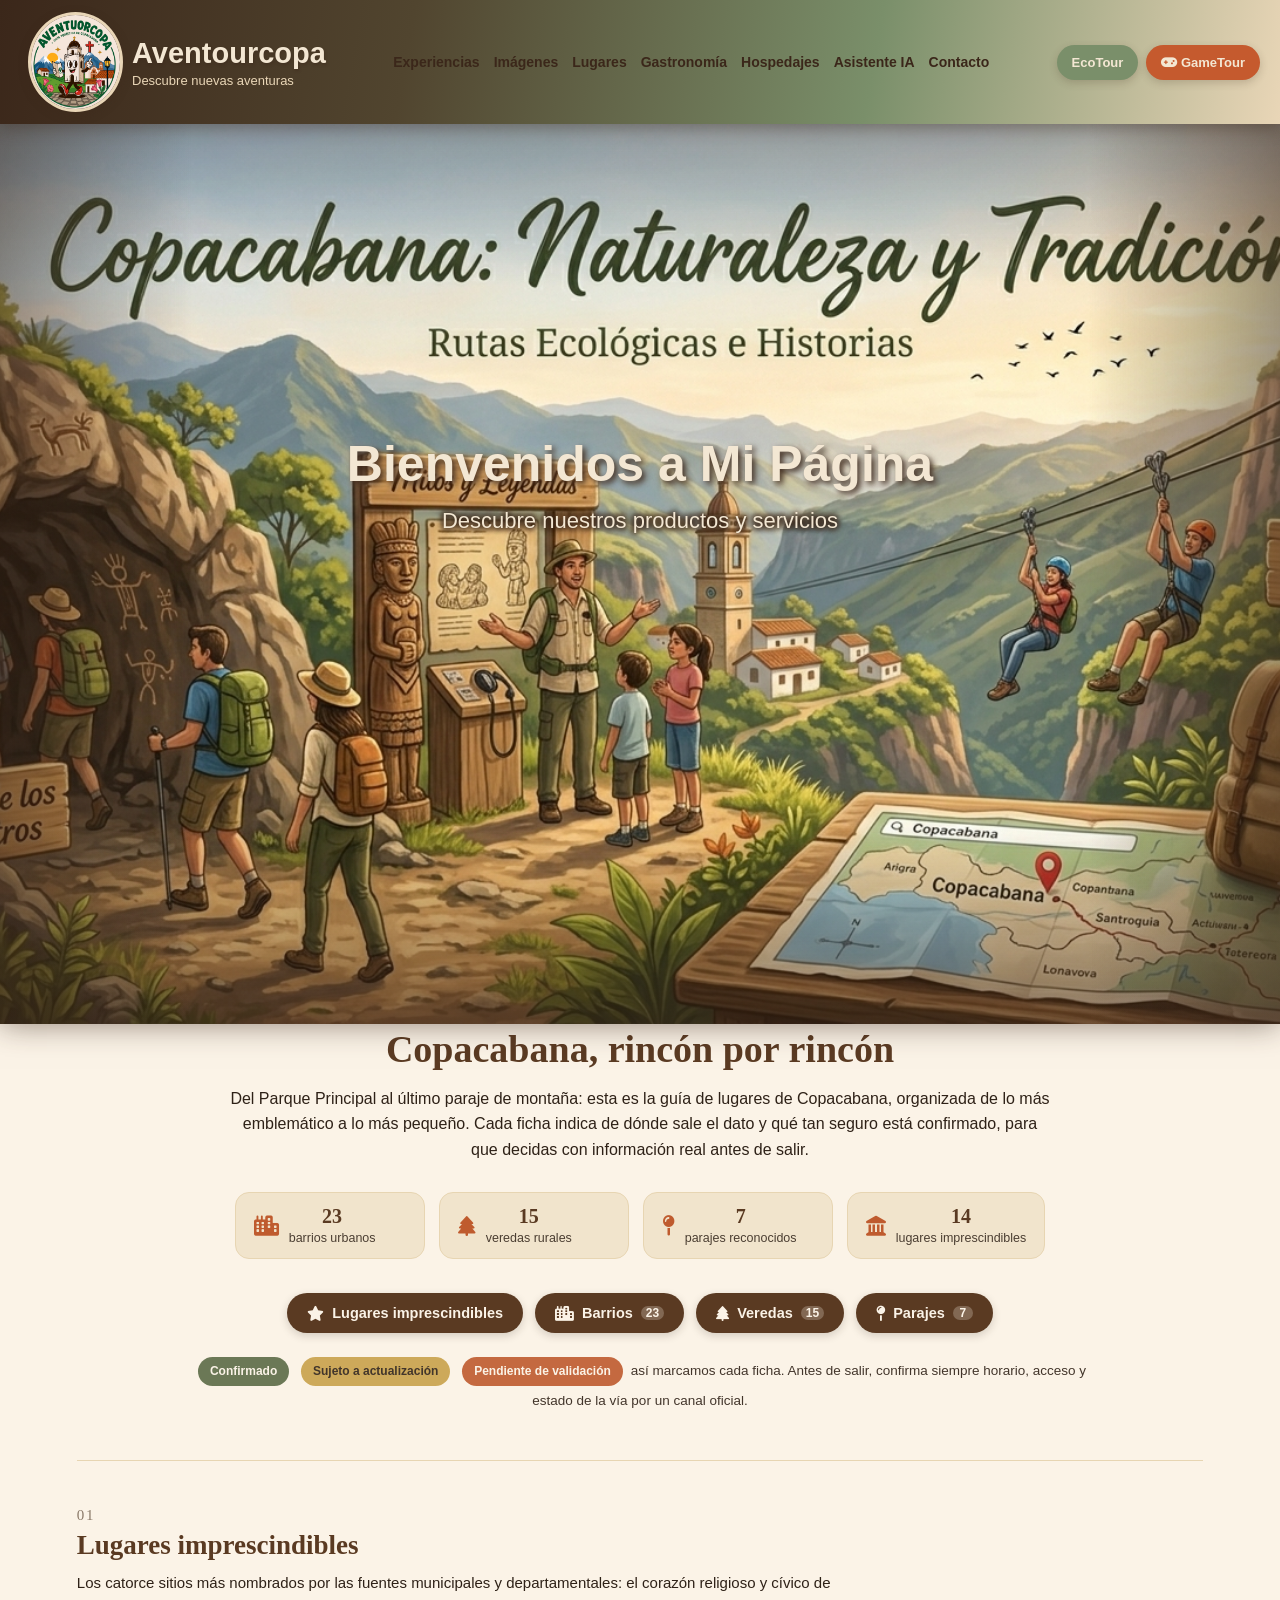
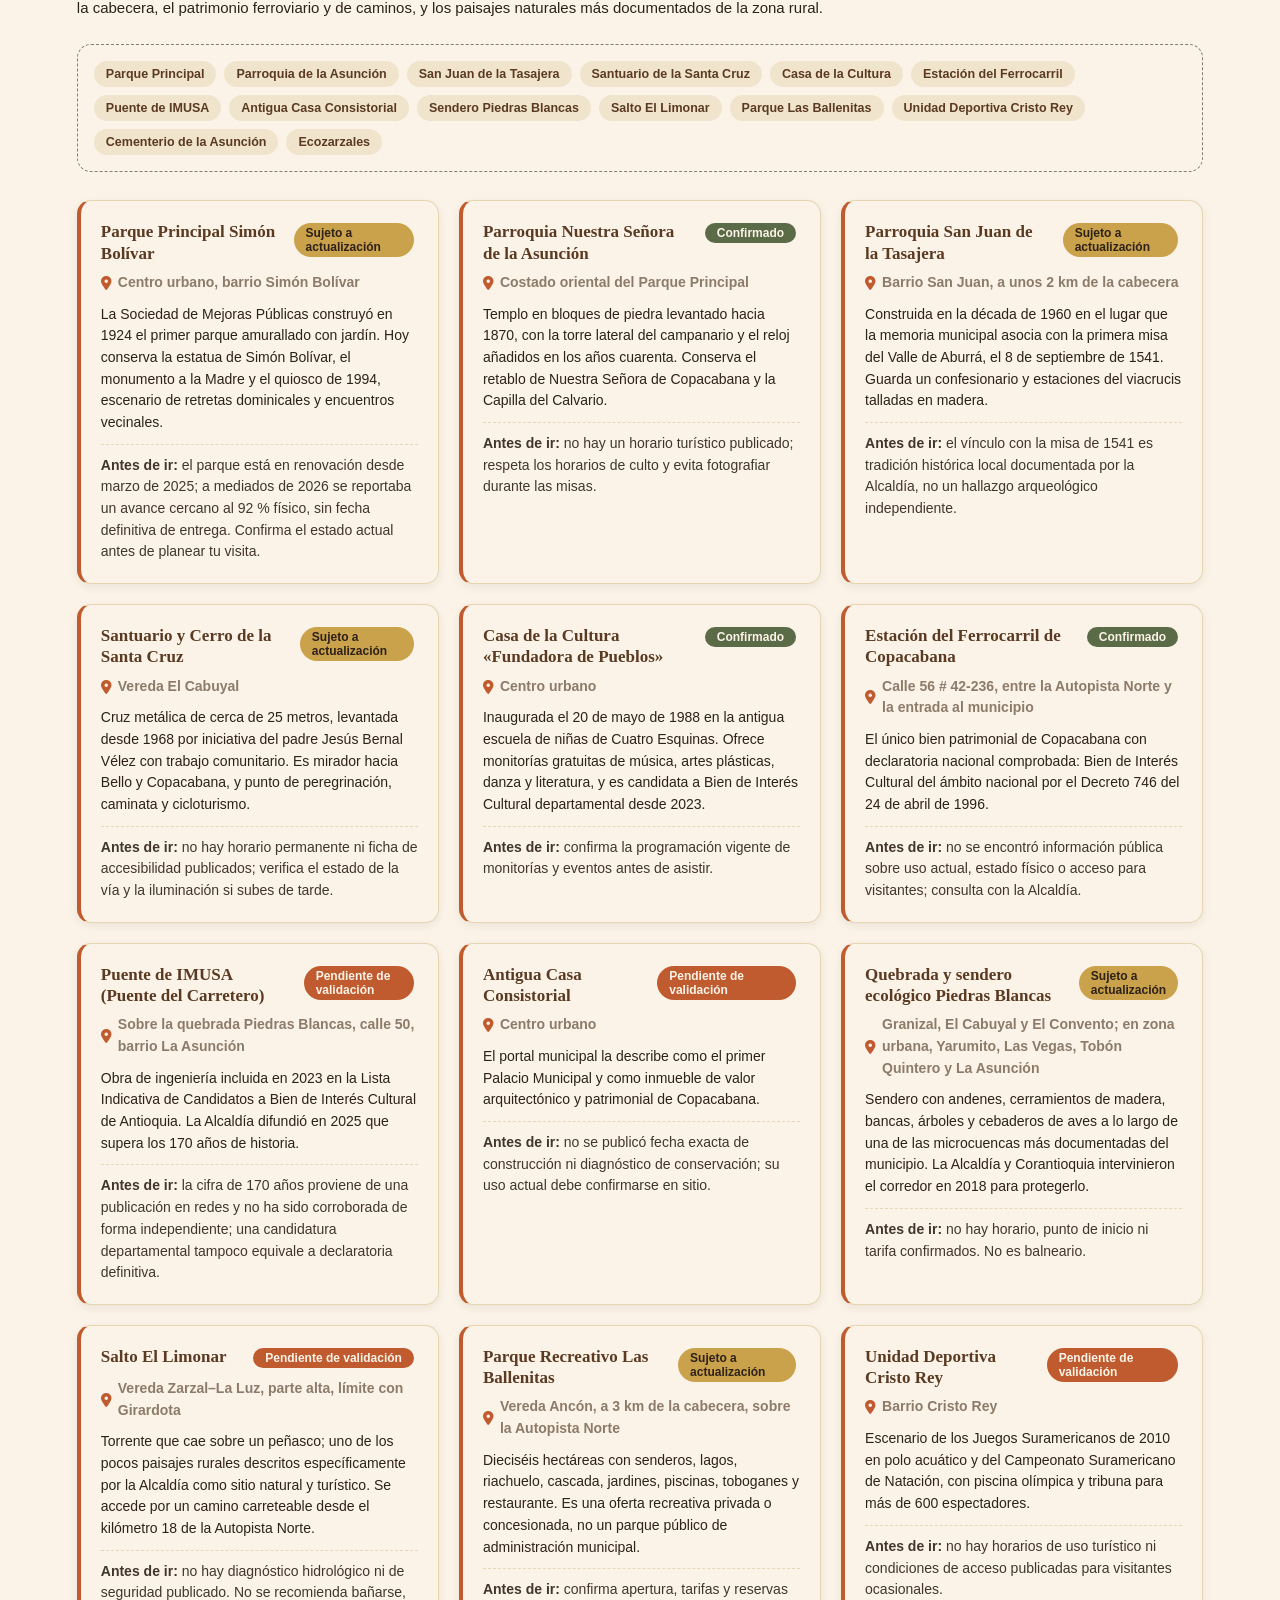
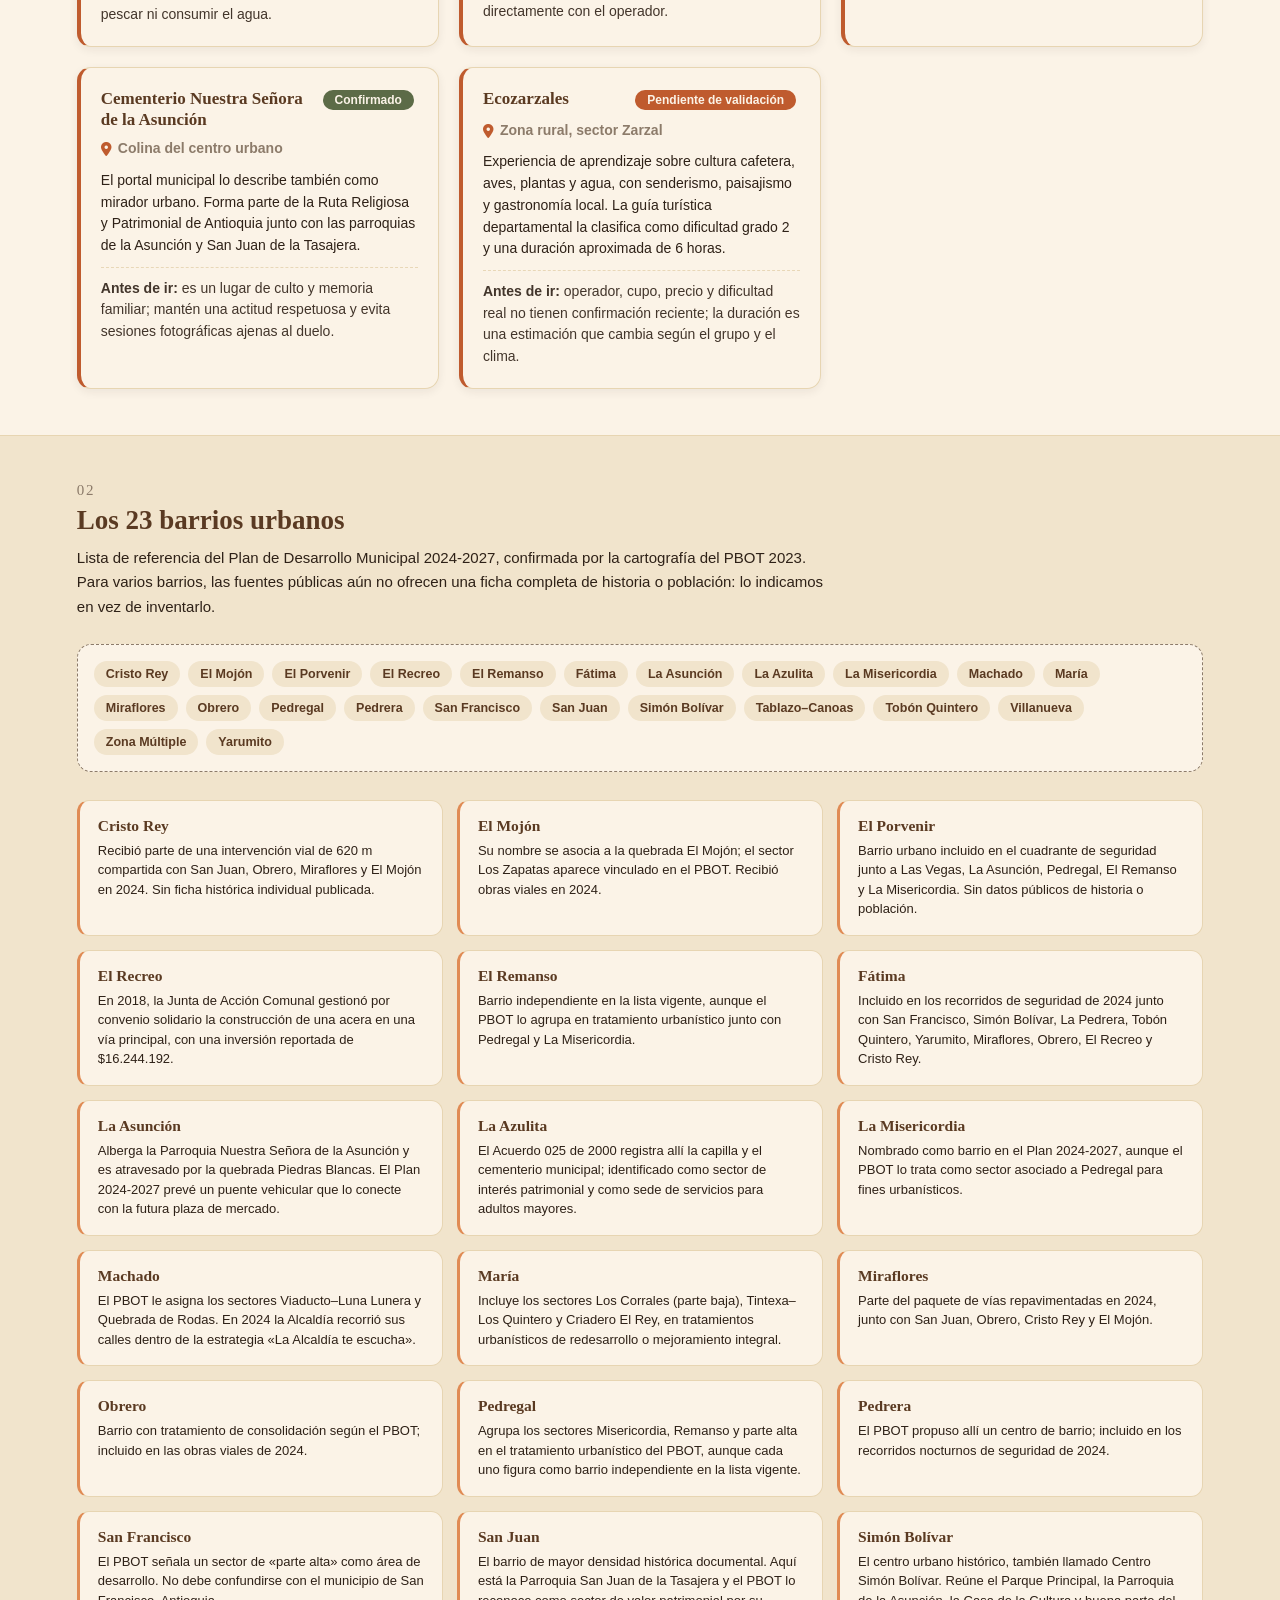
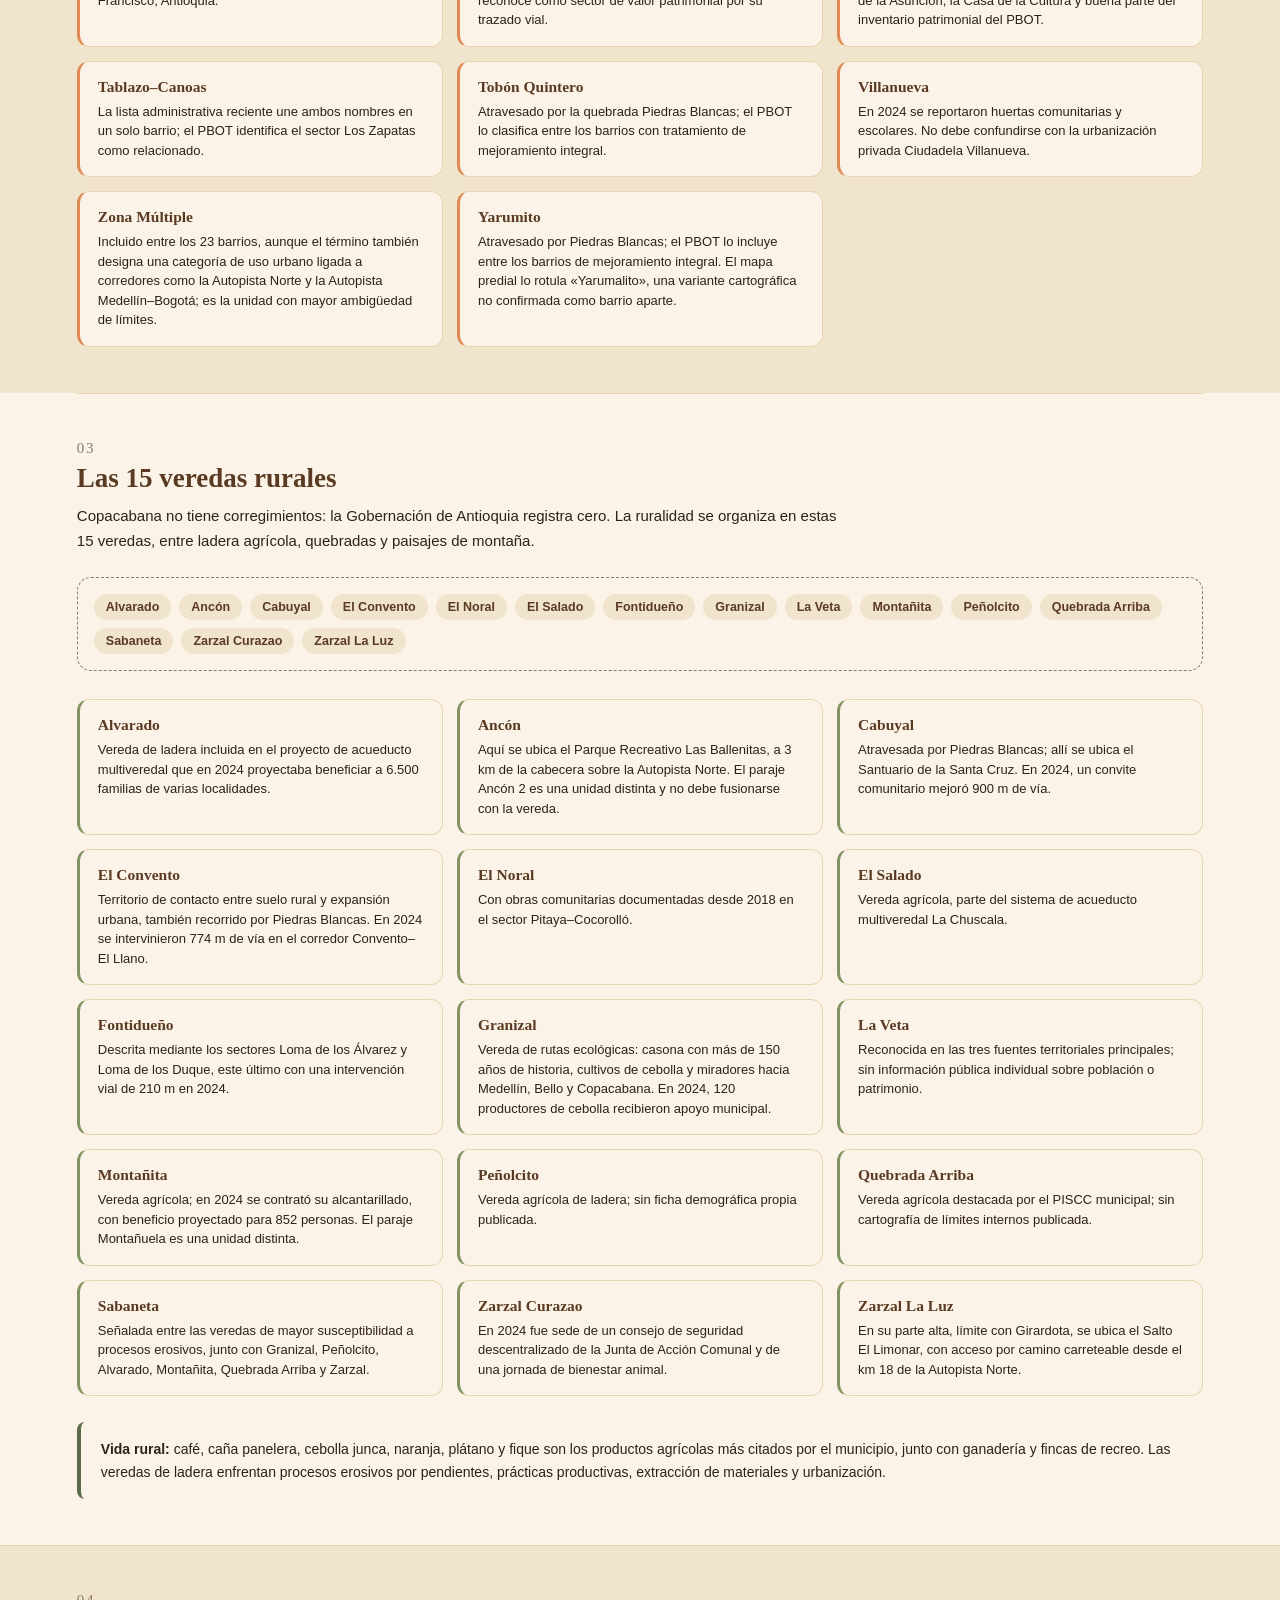
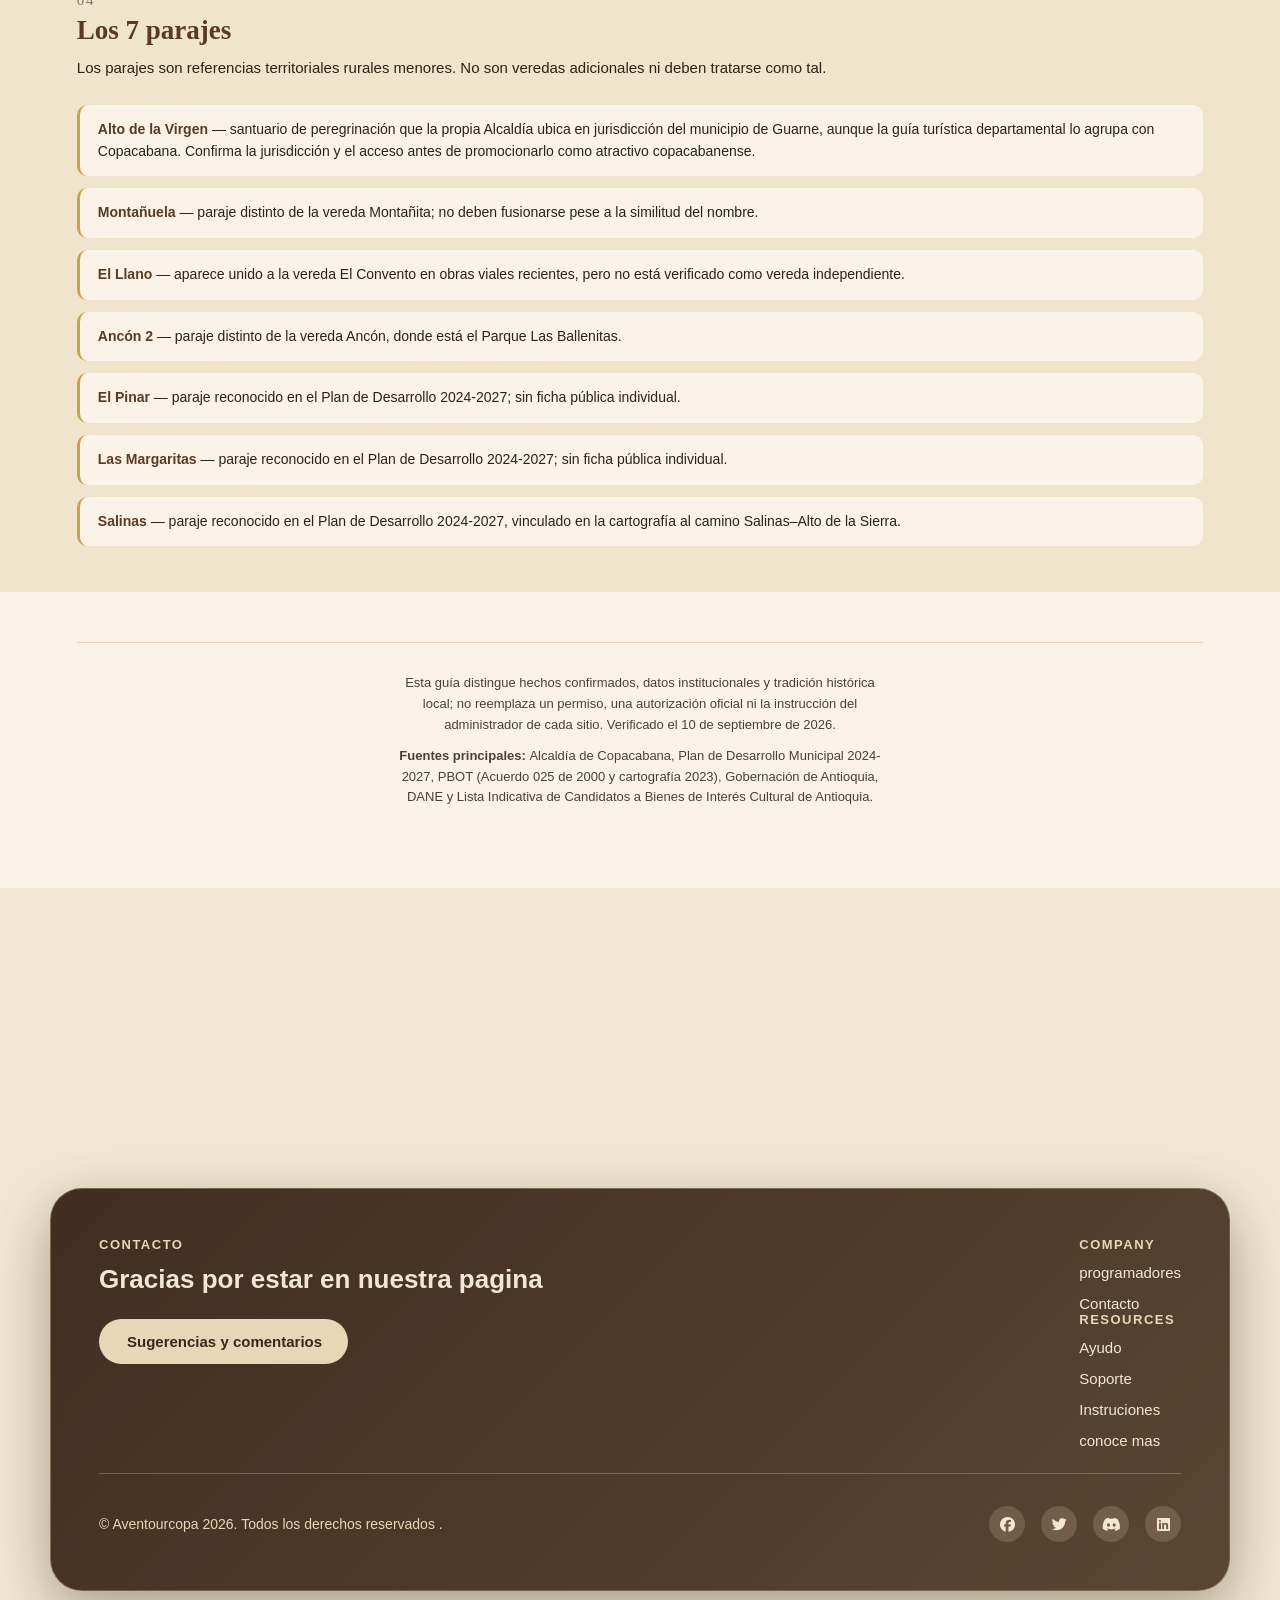
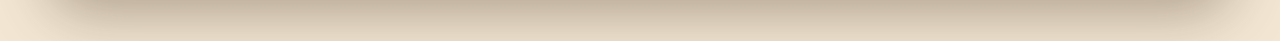
==== commit ef3afd2a: "Update index.html" ====
--- a/index.html
+++ b/index.html
@@ -1,4 +1,3 @@
-<!DOCTYPE html>
 <!DOCTYPE html>
 <html lang="es">
  <head>
@@ -9,9 +8,9 @@
   </title>
   <link href="style.css" rel="stylesheet"/>
   <link href="ecotour.css" rel="stylesheet"/>
+  <link href="https://cdnjs.cloudflare.com/ajax/libs/font-awesome/6.5.1/css/all.min.css" rel="stylesheet"/>
  </head>
  <body>
-  <!-- Interruptor invisible que controla la apertura/cierre de la sección EcoTour (solo HTML/CSS, sin JavaScript) -->
   <header>
    <div class="logo">
     <img alt="Logo" src="imagenes/logo.png"/>
@@ -1376,13 +1375,5 @@
     </footer>
    </div>
   </section>
-  <!-- =========================================================
-     SECCIÓN ECOTOUR
-     "Página sobre la página": se abre con el botón EcoTour
-     del header (checkbox #ecotour-toggle, sin JavaScript) y
-     se cierra con la etiqueta "Cerrar" o volviendo a pulsar
-     el botón EcoTour.
-     ========================================================= -->
  </body>
 </html>
-
--- a/style.css
+++ b/style.css
@@ -0,0 +1,1540 @@
+* {
+    margin: 0;
+    padding: 0;
+    box-sizing: border-box;
+    font-family: Arial, Helvetica, sans-serif;
+}
+
+html {
+    scroll-behavior: smooth;
+}
+
+body {
+    min-height: 100vh;
+    background: #F3E7D3;
+    color: #3B271A;
+
+    /* Evita que cualquier elemento genere desplazamiento horizontal */
+    overflow-x: hidden;
+}
+
+
+/* =========================================================
+   ENCABEZADO = EMMANUEL
+   ========================================================= */
+
+header {
+    position: sticky;
+    top: 0;
+    width: 100%;
+
+    display: flex;
+    justify-content: space-between;
+    align-items: center;
+
+    /*
+       Un poco menos de espacio lateral para que
+       TODO pueda entrar correctamente al 100%.
+    */
+    padding: 12px 35px;
+
+    /*
+       Café + oliva + terracota + beige.
+       Más contraste que la versión anterior.
+    */
+    background:
+        linear-gradient(
+            100deg,
+            #3B271A 0%,
+            #51452F 32%,
+            #7A8F6A 68%,
+            #E9D6B7 100%
+        );
+
+    box-shadow:
+        0 4px 15px rgba(59, 39, 26, .38);
+
+    z-index: 1000;
+}
+
+
+/* =========================================================
+   LOGO
+   ========================================================= */
+
+.logo {
+    display: flex;
+    align-items: center;
+    gap: 12px;
+
+    /*
+       Evita que el logo se comprima.
+    */
+    flex-shrink: 0;
+}
+
+.logo img {
+    width: 105px;
+    height: 110px;
+
+    border-radius: 50%;
+
+    background: #F3E7D3;
+
+    border: 3px solid #E9D6B7;
+
+    box-shadow:
+        0 3px 10px rgba(59, 39, 26, .35);
+}
+
+.logo h1 {
+    color: #F3E7D3;
+
+    font-size: 32px;
+
+    /*
+       Pequeño contraste para que el nombre
+       resalte sobre el café.
+    */
+    text-shadow:
+        1px 2px 3px rgba(59, 39, 26, .45);
+}
+
+.logo p {
+    color: #E9D6B7;
+
+    font-size: 14px;
+
+    margin-top: 3px;
+}
+
+
+/* =========================================================
+   NAVEGACIÓN
+   ========================================================= */
+
+nav {
+    flex-shrink: 1;
+}
+
+nav ul {
+    display: flex;
+
+    list-style: none;
+
+    /*
+       Antes eran 25px.
+       Bajamos ligeramente para evitar
+       que el lado derecho se corte.
+    */
+    gap: 18px;
+
+    align-items: center;
+}
+
+nav a {
+    text-decoration: none;
+
+    color: #3B271A;
+
+    font-weight: bold;
+
+    font-size: 15px;
+
+    transition:
+        color .3s ease,
+        transform .3s ease;
+}
+
+nav a:hover {
+    color: #C55A2E;
+
+    transform: translateY(-2px);
+}
+
+
+/* =========================================================
+   BOTONES
+   ========================================================= */
+
+.botones {
+    display: flex;
+
+    gap: 10px;
+
+    flex-shrink: 0;
+}
+
+.btn {
+    text-decoration: none;
+
+    color: #F3E7D3;
+
+    padding: 11px 18px;
+
+    border-radius: 30px;
+
+    font-weight: bold;
+
+    font-size: 14px;
+
+    transition:
+        .3s;
+
+    white-space: nowrap;
+}
+
+
+/* ---------------------------------------------------------
+   ECO TOUR
+   --------------------------------------------------------- */
+
+.eco {
+    background: #7A8F6A;
+
+    box-shadow:
+        0 3px 8px rgba(59, 39, 26, .20);
+}
+
+.eco:hover {
+    background: #3B271A;
+
+    transform: translateY(-3px);
+
+    box-shadow:
+        0 6px 14px rgba(59, 39, 26, .30);
+}
+
+
+/* ---------------------------------------------------------
+   GAME TOUR
+   --------------------------------------------------------- */
+
+.game {
+    background: #C55A2E;
+
+    box-shadow:
+        0 3px 8px rgba(59, 39, 26, .20);
+}
+
+.game:hover {
+    background: #3B271A;
+
+    transform: translateY(-3px);
+
+    box-shadow:
+        0 6px 14px rgba(59, 39, 26, .30);
+}
+
+
+/* =========================================================
+   BODY - INICIO = MATEO
+   ========================================================= */
+
+#divinicio {
+    background: #F3E7D3;
+
+    width: 100%;
+
+    height: 800px;
+}
+
+
+.carrusel {
+    position: relative;
+
+    width: 100%;
+
+    height: 100vh;
+
+    overflow: hidden;
+
+    box-shadow:
+        0 0 30px rgba(59, 39, 26, .55);
+}
+
+
+.imgcarrusel {
+    display: flex;
+
+    width: 500%;
+
+    height: 100%;
+
+    animation: galeria 25s infinite;
+}
+
+
+.imgcarrusel img {
+    width: 20%;
+
+    height: 100%;
+
+    object-fit: cover;
+}
+
+
+/* =========================================================
+   CAPA SOBRE LAS IMÁGENES
+   ========================================================= */
+
+.carrusel::after {
+    content: "";
+
+    position: absolute;
+
+    inset: 0;
+
+    pointer-events: none;
+
+    background:
+
+        /* Laterales */
+        linear-gradient(
+            to right,
+            rgba(59, 39, 26, .48) 0%,
+            transparent 15%,
+            transparent 85%,
+            rgba(59, 39, 26, .48) 100%
+        ),
+
+        /* Parte superior e inferior */
+        linear-gradient(
+            to bottom,
+            rgba(59, 39, 26, .35) 0%,
+            transparent 18%,
+            transparent 78%,
+            rgba(59, 39, 26, .55) 100%
+        );
+
+    z-index: 1;
+}
+
+
+/* =========================================================
+   TEXTO DEL CARRUSEL
+   ========================================================= */
+
+.texto {
+    position: absolute;
+
+    top: 40%;
+
+    left: 50%;
+
+    transform: translate(-50%, -50%);
+
+    color: #F3E7D3;
+
+    text-align: center;
+
+    z-index: 2;
+
+    /*
+       Sombra café en lugar de negro puro.
+       Se integra mucho mejor con la paleta.
+    */
+    text-shadow:
+
+        2px 2px 5px #3B271A,
+
+        -2px -2px 5px #3B271A,
+
+        2px -2px 5px #3B271A,
+
+        -2px 2px 5px #3B271A;
+}
+
+
+.texto h1 {
+    font-size: 50px;
+
+    margin-bottom: 15px;
+
+    /*
+       Un pequeño borde visual mediante sombra.
+    */
+    text-shadow:
+
+        3px 3px 6px #3B271A,
+
+        0 0 10px rgba(243, 231, 211, .25);
+}
+
+
+.texto p {
+    font-size: 22px;
+
+    color: #F3E7D3;
+}
+
+
+/* =========================================================
+   ANIMACIÓN DEL CARRUSEL
+   ========================================================= */
+
+@keyframes galeria {
+
+    0%, 16% {
+        transform: translateX(0);
+    }
+
+    20%, 36% {
+        transform: translateX(-20%);
+    }
+
+    40%, 56% {
+        transform: translateX(-40%);
+    }
+
+    60%, 76% {
+        transform: translateX(-60%);
+    }
+
+    80%, 96% {
+        transform: translateX(-80%);
+    }
+
+    100% {
+        transform: translateX(0);
+    }
+}
+
+
+/* =========================================================
+   FOOTER = JUAN JOSE
+   ========================================================= */
+
+:root {
+
+    --color-cafe-intenso: #3B271A;
+
+    --color-caramelo: #B98B5E;
+
+    --color-miel: #C55A2E;
+
+    --color-vainilla: #E9D6B7;
+
+    --color-oliva: #7A8F6A;
+
+    --color-primary: #F3E7D3;
+
+    --color-text: #F3E7D3;
+
+    --color-bg: rgba(59, 39, 26, .96);
+
+    --color-border: rgba(233, 214, 183, .28);
+}
+
+
+#contacto {
+    margin-top: 300px;
+
+    background: #F3E7D3;
+}
+
+
+footer {
+
+    position: sticky;
+
+    bottom: 0;
+
+    /*
+       100% - 100px
+       + 50px izquierda
+       + 50px derecha
+       = 100%
+
+       Así no genera desbordamiento.
+    */
+    width: calc(100% - 100px);
+
+    margin-left: 50px;
+
+    margin-right: 50px;
+
+    margin-bottom: 50px;
+
+    padding: 48px;
+
+    border-radius: 32px;
+
+    background:
+        linear-gradient(
+            135deg,
+            rgba(59, 39, 26, .97),
+            rgba(81, 61, 42, .95)
+        );
+
+    border: 1px solid var(--color-border);
+
+    backdrop-filter: blur(20px);
+
+    -webkit-backdrop-filter: blur(20px);
+
+    box-shadow:
+        0 20px 60px rgba(59, 39, 26, .40);
+}
+
+
+.top,
+.bottom {
+    display: flex;
+
+    gap: 48px;
+}
+
+
+.top {
+    margin-bottom: 24px;
+
+    justify-content: space-between;
+}
+
+
+.bottom {
+    padding: 32px 0 0;
+
+    align-items: center;
+
+    justify-content: space-between;
+
+    border-top: 1px solid var(--color-border);
+}
+
+
+.top .left,
+.top .right {
+    flex: 1 1 50%;
+}
+
+
+.bottom .left {
+    flex: 1 1 auto;
+}
+
+
+/* =========================================================
+   TÍTULOS FOOTER
+   ========================================================= */
+
+footer h2 {
+
+    margin: 0 0 12px;
+
+    font-size: 13px;
+
+    text-transform: uppercase;
+
+    letter-spacing: 1.5px;
+
+    font-weight: 600;
+
+    color: #E9D6B7;
+}
+
+
+footer p {
+
+    color: #E9D6B7;
+
+    font-size: 14px;
+
+    margin: 0;
+}
+
+
+.top .left h2 + #titu {
+    margin-top: 0;
+}
+
+
+#titu {
+
+    padding: 0 24px 0 0;
+
+    margin: 0 0 24px;
+
+    font-size: 26px;
+
+    font-weight: 600;
+
+    color: #F3E7D3;
+}
+
+
+/* =========================================================
+   BOTÓN FOOTER
+   ========================================================= */
+
+button {
+
+    background: #E9D6B7;
+
+    color: #3B271A;
+
+    display: inline-flex;
+
+    gap: 10px;
+
+    align-items: center;
+
+    border: 0;
+
+    border-radius: 40px;
+
+    padding: 14px 26px 14px 28px;
+
+    font-size: 15px;
+
+    font-weight: 600;
+
+    cursor: pointer;
+
+    transition:
+        background 0.2s ease,
+        transform 0.2s ease,
+        color 0.2s ease;
+}
+
+
+button:hover {
+
+    background: #C55A2E;
+
+    color: #F3E7D3;
+
+    transform: translateY(-2px);
+}
+
+
+button .material-icons {
+    font-size: 18px;
+}
+
+
+/* =========================================================
+   LINKS FOOTER
+   ========================================================= */
+
+.links {
+
+    display: flex;
+
+    gap: 64px;
+}
+
+
+footer ul {
+
+    list-style: none;
+
+    padding: 0;
+
+    margin: 0;
+}
+
+
+footer ul li {
+
+    display: flex;
+
+    flex-direction: column;
+}
+
+
+footer ul li a {
+
+    margin: 0 0 14px;
+
+    color: #F3E7D3;
+
+    text-decoration: none;
+
+    font-size: 15px;
+
+    transition:
+        color .2s ease,
+        transform .2s ease;
+}
+
+
+footer ul li a:last-child {
+    margin-bottom: 0;
+}
+
+
+footer ul li a:hover {
+
+    color: #C55A2E;
+
+    transform: translateX(3px);
+}
+
+
+/* =========================================================
+   REDES SOCIALES
+   ========================================================= */
+
+.socials {
+
+    display: flex;
+
+    gap: 16px;
+}
+
+
+.socials a {
+
+    display: flex;
+
+    align-items: center;
+
+    justify-content: center;
+
+    width: 36px;
+
+    height: 36px;
+
+    border-radius: 50%;
+
+    background: rgba(233, 214, 183, .18);
+
+    color: #F3E7D3;
+
+    font-size: 15px;
+
+    text-decoration: none;
+
+    transition:
+        background .2s ease,
+        color .2s ease,
+        transform .2s ease;
+}
+
+
+.socials a:hover {
+
+    background: #C55A2E;
+
+    color: #3B271A;
+
+    transform: translateY(-3px);
+}
+
+
+/* =========================================================
+   AJUSTE PARA PANTALLAS COMO 1366x768
+   ========================================================= */
+
+/*
+   ESTA ES UNA DE LAS PARTES MÁS IMPORTANTES.
+
+   En tu captura estás trabajando aproximadamente
+   con 1366px de ancho.
+
+   El problema era que:
+   logo + navegación + botones
+   ocupaban más espacio del disponible.
+
+   Reducimos SOLO espacios y tamaños,
+   sin eliminar ningún elemento.
+*/
+
+@media (width <= 1400px) {
+
+    header {
+
+        padding-left: 28px;
+
+        padding-right: 20px;
+
+        gap: 12px;
+    }
+
+
+    .logo {
+
+        gap: 9px;
+    }
+
+
+    .logo img {
+
+        width: 95px;
+
+        height: 100px;
+    }
+
+
+    .logo h1 {
+
+        font-size: 29px;
+    }
+
+
+    .logo p {
+
+        font-size: 13px;
+    }
+
+
+    nav ul {
+
+        gap: 14px;
+    }
+
+
+    nav a {
+
+        font-size: 14px;
+    }
+
+
+    .botones {
+
+        gap: 8px;
+    }
+
+
+    .btn {
+
+        padding: 10px 15px;
+
+        font-size: 13px;
+    }
+}
+
+
+/* =========================================================
+   TABLETS
+   ========================================================= */
+
+@media (width <= 1100px) {
+
+    header {
+
+        padding: 12px 20px;
+
+        flex-wrap: wrap;
+
+        justify-content: center;
+
+        gap: 12px;
+    }
+
+
+    .logo {
+
+        width: auto;
+
+        justify-content: center;
+    }
+
+
+    nav ul {
+
+        gap: 13px;
+
+        justify-content: center;
+    }
+
+
+    .botones {
+
+        justify-content: center;
+    }
+}
+
+
+/* =========================================================
+   900px
+   ========================================================= */
+
+@media (width <= 900px) {
+
+    header {
+
+        flex-direction: column;
+
+        align-items: center;
+    }
+
+
+    .logo {
+
+        width: 100%;
+
+        justify-content: center;
+    }
+
+
+    nav {
+
+        width: 100%;
+    }
+
+
+    nav ul {
+
+        flex-wrap: wrap;
+
+        justify-content: center;
+    }
+
+
+    .botones {
+
+        width: 100%;
+
+        justify-content: center;
+    }
+}
+
+
+/* =========================================================
+   750px
+   ========================================================= */
+
+@media (width <= 750px) {
+
+    footer {
+
+        width: calc(100% - 48px);
+
+        margin: 0 24px;
+
+        padding: 32px;
+    }
+
+
+    .top {
+
+        flex-direction: column;
+
+        gap: 32px;
+    }
+
+
+    #titu {
+
+        padding-right: 0;
+    }
+
+
+    .links {
+
+        gap: 32px;
+    }
+}
+
+
+/* =========================================================
+   630px
+   ========================================================= */
+
+@media (width <= 630px) {
+
+    .bottom {
+
+        flex-direction: column-reverse;
+
+        gap: 16px;
+    }
+
+
+    .links {
+
+        flex-direction: column;
+
+        gap: 24px;
+
+        padding-left: 0;
+
+        padding-right: 0;
+
+        text-align: center;
+    }
+
+
+    footer ul li a {
+
+        margin-bottom: 10px;
+    }
+
+
+    .top .left {
+
+        text-align: center;
+
+        align-items: center;
+
+        display: flex;
+
+        flex-direction: column;
+    }
+
+
+    #titu {
+
+        padding-left: 4vw;
+
+        padding-right: 4vw;
+    }
+
+
+    footer p {
+
+        text-align: center;
+    }
+
+
+    .texto h1 {
+
+        font-size: 36px;
+    }
+
+
+    .texto p {
+
+        font-size: 18px;
+    }
+}
+
+
+/* =====================================================================
+   SECCIÓN LUGARES
+   Añadido sin tocar ninguna regla existente del archivo.
+   Paleta propia inspirada en la arquitectura de teja y tapia, el
+   parque principal y el paisaje de montaña de Copacabana: cal, teja
+   y tierra para lo urbano/patrimonial, musgo para lo rural. Convive
+   con el café/terracota del resto del sitio y con el verde de EcoTour
+   sin repetir ninguno de los dos.
+   ===================================================================== */
+
+:root {
+    --lug-noche:        #2E2117;
+    --lug-tierra:        #5A3A22;
+    --lug-teja:           #BF5B2E;
+    --lug-teja-suave:     #E08B54;
+    --lug-musgo:          #5C6B47;
+    --lug-musgo-suave:    #829463;
+    --lug-piedra:         #8C7B6A;
+    --lug-oro:            #C9A24B;
+    --lug-cal:            #FBF3E7;
+    --lug-arena:          #F1E4CC;
+    --lug-arena-fuerte:   #E7D5B2;
+}
+
+.lugares-page {
+    background: var(--lug-cal);
+    color: var(--lug-noche);
+
+    padding: 70px 0 0;
+}
+
+.lugares-page h2,
+.lugares-page h3,
+.lugares-page h4 {
+    font-family: 'Fraunces', Georgia, serif;
+    color: var(--lug-tierra);
+}
+
+.lug-wrap {
+    max-width: 1280px;
+    margin: 0 auto;
+    padding: 0 6vw 70px;
+}
+
+/* Compensa el header sticky al saltar por ancla */
+#lugares,
+#lug-imprescindibles,
+#lug-barrios,
+#lug-veredas,
+#lug-parajes,
+.lug-card,
+.lug-mini {
+    scroll-margin-top: 130px;
+}
+
+/* HERO */
+.lug-hero {
+    max-width: 820px;
+    margin: 0 auto 34px;
+    text-align: center;
+}
+
+.lug-kicker {
+    display: inline-block;
+    margin-bottom: 10px;
+
+    padding: 5px 14px;
+    border-radius: 30px;
+
+    background: var(--lug-teja);
+    color: var(--lug-cal);
+
+    font-size: 12.5px;
+    font-weight: bold;
+    letter-spacing: .06em;
+    text-transform: uppercase;
+}
+
+.lug-hero h2 {
+    font-size: 38px;
+    line-height: 1.15;
+    margin-bottom: 14px;
+}
+
+.lug-hero-sub {
+    font-size: 16px;
+    line-height: 1.6;
+    color: var(--lug-noche);
+}
+
+.lug-hero-stats {
+    list-style: none;
+
+    display: flex;
+    justify-content: center;
+    flex-wrap: wrap;
+    gap: 14px;
+
+    margin-top: 30px;
+}
+
+.lug-hero-stats li {
+    display: flex;
+    align-items: center;
+    gap: 10px;
+
+    background: var(--lug-arena);
+    border: 1px solid var(--lug-arena-fuerte);
+    border-radius: 14px;
+
+    padding: 12px 18px;
+
+    min-width: 190px;
+}
+
+.lug-hero-stats i {
+    font-size: 20px;
+    color: var(--lug-teja);
+}
+
+.lug-hero-stats strong {
+    display: block;
+    font-family: 'Fraunces', Georgia, serif;
+    font-size: 20px;
+    color: var(--lug-tierra);
+}
+
+.lug-hero-stats span {
+    font-size: 12.5px;
+    color: var(--lug-noche);
+    opacity: .85;
+}
+
+/* MENÚ INTERNO */
+.lug-menu {
+    display: flex;
+    flex-wrap: wrap;
+    justify-content: center;
+    gap: 12px;
+
+    margin: 0 auto 22px;
+    max-width: 900px;
+}
+
+.lug-menu-cat {
+    display: flex;
+    align-items: center;
+    gap: 8px;
+
+    text-decoration: none;
+
+    background: var(--lug-tierra);
+    color: var(--lug-cal);
+
+    padding: 12px 20px;
+    border-radius: 30px;
+
+    font-weight: bold;
+    font-size: 14.5px;
+
+    box-shadow: 0 3px 8px rgba(46, 33, 23, .18);
+
+    transition: transform .25s ease, background .25s ease;
+}
+
+.lug-menu-cat i {
+    font-size: 15px;
+}
+
+.lug-menu-cat span {
+    display: inline-flex;
+    align-items: center;
+    justify-content: center;
+
+    min-width: 20px;
+    padding: 0 5px;
+
+    border-radius: 20px;
+
+    background: rgba(251, 243, 231, .25);
+
+    font-size: 12px;
+}
+
+.lug-menu-cat:hover {
+    transform: translateY(-3px);
+}
+
+.lug-menu-cat--estrella:hover { background: var(--lug-teja); }
+.lug-menu-cat--barrio:hover   { background: var(--lug-teja); }
+.lug-menu-cat--vereda:hover   { background: var(--lug-musgo); }
+.lug-menu-cat--paraje:hover   { background: var(--lug-oro); color: var(--lug-noche); }
+
+/* LEYENDA */
+.lug-leyenda {
+    max-width: 900px;
+    margin: 0 auto 46px;
+
+    text-align: center;
+
+    font-size: 13.5px;
+    line-height: 1.9;
+
+    color: var(--lug-noche);
+    opacity: .9;
+}
+
+.lug-badge {
+    display: inline-block;
+
+    padding: 3px 12px;
+    border-radius: 20px;
+
+    font-size: 12px;
+    font-weight: bold;
+
+    margin: 2px 4px;
+}
+
+.lug-badge--confirmado {
+    background: var(--lug-musgo);
+    color: var(--lug-cal);
+}
+
+.lug-badge--actualizar {
+    background: var(--lug-oro);
+    color: var(--lug-noche);
+}
+
+.lug-badge--validar {
+    background: var(--lug-teja);
+    color: var(--lug-cal);
+}
+
+/* BLOQUES */
+.lug-bloque {
+    padding: 46px 0;
+    border-top: 1px solid var(--lug-arena-fuerte);
+}
+
+.lug-bloque--alt {
+    background: var(--lug-arena);
+
+    margin: 0 -6vw;
+    padding: 46px 6vw;
+}
+
+.lug-bloque-num {
+    font-family: 'Fraunces', Georgia, serif;
+    font-size: 15px;
+    letter-spacing: .12em;
+
+    color: var(--lug-piedra);
+
+    margin-bottom: 6px;
+}
+
+.lug-bloque h3 {
+    font-size: 27px;
+    margin-bottom: 10px;
+}
+
+.lug-bloque-intro {
+    max-width: 760px;
+
+    font-size: 15px;
+    line-height: 1.65;
+
+    margin-bottom: 24px;
+}
+
+/* ÍNDICE DE NOMBRES (menú interno con todos los lugares) */
+.lug-indice {
+    display: flex;
+    flex-wrap: wrap;
+    gap: 8px;
+
+    margin-bottom: 28px;
+    padding: 16px;
+
+    background: var(--lug-cal);
+    border: 1px dashed var(--lug-piedra);
+    border-radius: 14px;
+}
+
+.lug-bloque--alt .lug-indice {
+    background: var(--lug-cal);
+}
+
+.lug-indice a {
+    text-decoration: none;
+
+    background: var(--lug-arena);
+    color: var(--lug-tierra);
+
+    padding: 6px 12px;
+    border-radius: 30px;
+
+    font-size: 12.5px;
+    font-weight: bold;
+
+    transition: background .2s ease, color .2s ease;
+    white-space: nowrap;
+}
+
+.lug-indice a:hover {
+    background: var(--lug-teja);
+    color: var(--lug-cal);
+}
+
+.lug-indice--vereda a:hover {
+    background: var(--lug-musgo);
+}
+
+/* TARJETAS — LUGARES IMPRESCINDIBLES */
+.lug-cards {
+    display: grid;
+    grid-template-columns: repeat(3, 1fr);
+    gap: 20px;
+}
+
+.lug-card {
+    background: var(--lug-cal);
+    border: 1px solid var(--lug-arena-fuerte);
+    border-left: 4px solid var(--lug-teja);
+    border-radius: 14px;
+
+    padding: 20px;
+
+    box-shadow: 0 3px 10px rgba(46, 33, 23, .07);
+}
+
+.lug-card-top {
+    display: flex;
+    justify-content: space-between;
+    align-items: flex-start;
+    gap: 10px;
+
+    margin-bottom: 8px;
+}
+
+.lug-card-top h4 {
+    font-size: 17px;
+    line-height: 1.25;
+}
+
+.lug-card-ubi {
+    display: flex;
+    align-items: center;
+    gap: 6px;
+
+    font-size: 12.5px;
+    font-weight: bold;
+    color: var(--lug-piedra);
+
+    margin-bottom: 10px;
+}
+
+.lug-card-ubi i {
+    color: var(--lug-teja);
+}
+
+.lug-card p {
+    font-size: 14px;
+    line-height: 1.55;
+}
+
+.lug-card-nota {
+    margin-top: 10px;
+    padding-top: 10px;
+
+    border-top: 1px dashed var(--lug-arena-fuerte);
+
+    font-size: 13px;
+    color: var(--lug-noche);
+    opacity: .9;
+}
+
+/* DIRECTORIO — BARRIOS Y VEREDAS */
+.lug-directorio {
+    display: grid;
+    grid-template-columns: repeat(3, 1fr);
+    gap: 14px;
+}
+
+.lug-mini {
+    background: var(--lug-cal);
+    border: 1px solid var(--lug-arena-fuerte);
+    border-radius: 12px;
+
+    padding: 16px 18px;
+}
+
+.lug-bloque--alt .lug-mini {
+    background: var(--lug-cal);
+}
+
+.lug-mini h4 {
+    font-size: 15.5px;
+    margin-bottom: 6px;
+}
+
+.lug-directorio--vereda .lug-mini {
+    border-left: 3px solid var(--lug-musgo-suave);
+}
+
+.lug-directorio:not(.lug-directorio--vereda) .lug-mini {
+    border-left: 3px solid var(--lug-teja-suave);
+}
+
+.lug-mini p {
+    font-size: 13px;
+    line-height: 1.5;
+}
+
+.lug-nota-ancha {
+    margin-top: 26px;
+    padding: 16px 20px;
+
+    background: var(--lug-cal);
+    border-left: 4px solid var(--lug-musgo);
+    border-radius: 8px;
+
+    font-size: 14px;
+    line-height: 1.6;
+}
+
+/* PARAJES */
+.lug-lista-parajes {
+    list-style: none;
+
+    display: grid;
+    gap: 12px;
+}
+
+.lug-lista-parajes li {
+    background: var(--lug-cal);
+    border-radius: 10px;
+    border-left: 3px solid var(--lug-oro);
+
+    padding: 14px 18px;
+
+    font-size: 14px;
+    line-height: 1.55;
+}
+
+.lug-lista-parajes strong {
+    color: var(--lug-tierra);
+}
+
+/* CIERRE */
+.lug-footer {
+    margin-top: 50px;
+    padding-top: 30px;
+
+    border-top: 1px solid var(--lug-arena-fuerte);
+
+    text-align: center;
+}
+
+.lug-aviso,
+.lug-fuentes {
+    max-width: 68ch;
+    margin: 0 auto 10px;
+
+    font-size: 13px;
+    line-height: 1.6;
+
+    color: var(--lug-noche);
+    opacity: .85;
+}
+
+/* =========================================================
+   LUGARES — RESPONSIVE
+   ========================================================= */
+
+@media (width <= 1000px) {
+    .lug-cards {
+        grid-template-columns: repeat(2, 1fr);
+    }
+
+    .lug-directorio {
+        grid-template-columns: repeat(2, 1fr);
+    }
+
+    .lug-hero h2 {
+        font-size: 30px;
+    }
+}
+
+@media (width <= 650px) {
+    .lugares-page {
+        padding-top: 50px;
+    }
+
+    .lug-wrap {
+        padding: 0 5vw 50px;
+    }
+
+    #lugares,
+    #lug-imprescindibles,
+    #lug-barrios,
+    #lug-veredas,
+    #lug-parajes,
+    .lug-card,
+    .lug-mini {
+        scroll-margin-top: 100px;
+    }
+
+    .lug-hero h2 {
+        font-size: 26px;
+    }
+
+    .lug-cards {
+        grid-template-columns: 1fr;
+    }
+
+    .lug-directorio {
+        grid-template-columns: 1fr;
+    }
+
+    .lug-bloque--alt {
+        margin: 0 -5vw;
+        padding: 40px 5vw;
+    }
+
+    .lug-menu {
+        gap: 8px;
+    }
+
+    .lug-menu-cat {
+        padding: 10px 16px;
+        font-size: 13px;
+    }
+}
--- a/ecotour.css
+++ b/ecotour.css
@@ -0,0 +1,779 @@
+/* =====================================================================
+   SECCIÓN ECOTOUR
+   Añadido sin tocar ninguna regla existente del archivo.
+   Paleta propia (musgo, helecho, agua de quebrada, arcilla) para que
+   se lea como la "cara ambiental" de Aventourcopa, distinta del
+   café/terracota del resto del sitio.
+   ===================================================================== */
+
+9..144,600&display=swap');
+
+:root {
+    --eco-musgo-profundo: #1F3B2C;
+    --eco-helecho:        #3E6B4F;
+    --eco-agua-quebrada:  #4C7E8C;
+    --eco-hoja-tierra:    #8A9B6E;
+    --eco-lino:           #EEF0E4;
+    --eco-corteza:        #22301F;
+    --eco-miel:           #C08A2E;
+    --eco-barro:          #A65A3C;
+    --eco-arena:          #DCE3CD;
+}
+
+/* Interruptor invisible (checkbox hack: abre/cierra sin JavaScript) */
+.ecotour-toggle-input {
+    position: absolute;
+    opacity: 0;
+    pointer-events: none;
+}
+
+/* Página EcoTour, oculta por defecto */
+.ecotour-page {
+    display: block;
+
+    position: fixed;
+    inset: 0;
+    z-index: 2000;
+
+    overflow-y: auto;
+
+    background: var(--eco-lino);
+    color: var(--eco-corteza);
+}
+
+.eco-scroll {
+    min-height: 100%;
+}
+
+.ecotour-page * {
+    box-sizing: border-box;
+}
+
+.ecotour-page h1,
+.ecotour-page h2,
+.ecotour-page h3 {
+    font-family: Georgia, 'Times New Roman', serif;
+    font-weight: 600;
+    letter-spacing: .2px;
+}
+
+.ecotour-page p,
+.ecotour-page li,
+.ecotour-page td,
+.ecotour-page th,
+.ecotour-page summary {
+    font-family: Arial, Helvetica, sans-serif;
+    line-height: 1.55;
+}
+
+/* Botón "Cerrar": fijo respecto a la ventana, siempre visible y en la misma
+   esquina sin importar el punto de scroll dentro de EcoTour. */
+.eco-cerrar {
+    position: fixed;
+    top: 20px;
+    right: 24px;
+
+    display: inline-flex;
+    align-items: center;
+    gap: 8px;
+
+    padding: 10px 18px;
+
+    background: var(--eco-musgo-profundo);
+    color: var(--eco-lino);
+
+    border-radius: 30px;
+
+    font-size: 14px;
+    font-weight: bold;
+
+    cursor: pointer;
+
+    box-shadow: 0 4px 12px rgba(31, 59, 44, .35);
+
+    z-index: 2100;
+
+    transition: background .25s ease, transform .25s ease;
+}
+
+.eco-cerrar:hover {
+    background: var(--eco-barro);
+    transform: translateY(-2px);
+}
+
+/* La segunda aparición (al pie) vuelve a ser un botón normal dentro del flujo,
+   no fijo, y centrado gracias al text-align del contenedor. */
+.eco-cerrar--pie {
+    position: static;
+    display: inline-flex;
+    margin: 24px 0 0;
+}
+
+/* HERO — tratamiento de infografía: título a la izquierda, cifras clave a
+   la derecha, y una silueta de montaña/río de fondo como único elemento
+   decorativo fuerte de toda la sección. */
+.eco-hero {
+    position: relative;
+    overflow: hidden;
+
+    padding: 64px 8vw 0;
+
+    background:
+        radial-gradient(circle at 15% 20%, rgba(138, 155, 110, .35), transparent 55%),
+        linear-gradient(160deg, var(--eco-musgo-profundo) 0%, #274734 60%, var(--eco-helecho) 100%);
+
+    color: var(--eco-lino);
+}
+
+.eco-hero::before {
+    content: "";
+
+    position: absolute;
+    inset: auto 0 0 0;
+    height: 190px;
+
+    background-repeat: no-repeat;
+    background-position: bottom center;
+    background-size: 130% auto;
+
+    opacity: .5;
+    pointer-events: none;
+
+    background-image: url("data:image/svg+xml;utf8,<svg xmlns='http://www.w3.org/2000/svg' viewBox='0 0 1440 260' preserveAspectRatio='none'><path d='M0 260 L0 190 L140 70 L230 150 L330 40 L460 170 L560 90 L680 200 L780 60 L900 180 L1010 100 L1130 210 L1260 80 L1440 190 L1440 260 Z' fill='%23234432'/><path d='M0 260 L0 230 Q 180 200 360 232 T 720 226 T 1080 232 T 1440 224 L1440 260 Z' fill='%233E6B4F' fill-opacity='0.55'/></svg>");
+}
+
+.eco-hero-grid {
+    position: relative;
+    z-index: 1;
+
+    display: grid;
+    grid-template-columns: 1.3fr 1fr;
+    gap: 40px;
+    align-items: end;
+
+    padding-bottom: 64px;
+}
+
+.eco-kicker {
+    margin: 0 0 10px;
+    font-size: 14px;
+    letter-spacing: .5px;
+    color: var(--eco-arena);
+}
+
+.eco-hero h1 {
+    max-width: 14ch;
+    margin: 0 0 18px;
+    font-size: clamp(32px, 4.2vw, 52px);
+    line-height: 1.12;
+    color: #fff;
+}
+
+.eco-hero-sub {
+    max-width: 56ch;
+    font-size: 17px;
+    color: var(--eco-arena);
+}
+
+/* Cifras destacadas del hero, tipo tarjeta de infografía */
+.eco-hero-stats {
+    display: flex;
+    flex-direction: column;
+    gap: 12px;
+
+    margin: 0;
+    padding: 0;
+    list-style: none;
+}
+
+.eco-hero-stats li {
+    display: flex;
+    align-items: center;
+    gap: 14px;
+
+    padding: 14px 18px;
+
+    background: rgba(238, 240, 228, .1);
+    border: 1px solid rgba(238, 240, 228, .18);
+    border-radius: 10px;
+
+    backdrop-filter: blur(2px);
+}
+
+.eco-hero-stats i {
+    flex: 0 0 auto;
+
+    width: 40px;
+    height: 40px;
+
+    display: flex;
+    align-items: center;
+    justify-content: center;
+
+    border-radius: 50%;
+
+    background: rgba(220, 227, 205, .18);
+    color: var(--eco-arena);
+    font-size: 16px;
+}
+
+.eco-hero-stats strong {
+    display: block;
+    font-family: Georgia, 'Times New Roman', serif;
+    font-size: 20px;
+    color: #fff;
+}
+
+.eco-hero-stats span {
+    display: block;
+    font-size: 12.5px;
+    color: var(--eco-arena);
+}
+
+/* BARRA DE NAVEGACIÓN FIJA — leyenda de mapa: cada tema tiene su propio
+   ícono y color de acento, igual que una leyenda de infografía. */
+.eco-quicknav {
+    position: sticky;
+    top: 0;
+    z-index: 10;
+
+    display: flex;
+    flex-wrap: wrap;
+    gap: 8px;
+
+    padding: 14px 8vw;
+    padding-right: calc(8vw + 130px);
+
+    background: var(--eco-musgo-profundo);
+    border-bottom: 1px solid rgba(238, 240, 228, .15);
+}
+
+.eco-quicknav a {
+    display: inline-flex;
+    align-items: center;
+    gap: 8px;
+
+    padding: 8px 16px 8px 12px;
+
+    background: rgba(238, 240, 228, .08);
+    border: 1px solid rgba(238, 240, 228, .16);
+    border-radius: 30px;
+
+    color: var(--eco-arena);
+    text-decoration: none;
+    font-size: 13.5px;
+    font-weight: bold;
+
+    transition: background .2s ease, color .2s ease, border-color .2s ease, transform .2s ease;
+}
+
+.eco-quicknav a i {
+    display: flex;
+    align-items: center;
+    justify-content: center;
+
+    width: 22px;
+    height: 22px;
+
+    border-radius: 50%;
+
+    font-size: 11px;
+    color: var(--eco-musgo-profundo);
+    background: var(--eco-q-color, var(--eco-arena));
+}
+
+.eco-quicknav a:hover {
+    background: rgba(238, 240, 228, .16);
+    border-color: rgba(238, 240, 228, .4);
+    color: #fff;
+    transform: translateY(-2px);
+}
+
+.eco-q-agua       { --eco-q-color: #8FC6D6; }
+.eco-q-rutas      { --eco-q-color: #C9A24B; }
+.eco-q-bio        { --eco-q-color: #9CB37E; }
+.eco-q-movilidad  { --eco-q-color: #7FB0A6; }
+.eco-q-residuos   { --eco-q-color: #D6B36B; }
+.eco-q-seguridad  { --eco-q-color: #D08B6B; }
+
+/* LEYENDA DE ESTADOS */
+.eco-leyenda {
+    display: flex;
+    flex-wrap: wrap;
+    align-items: center;
+    gap: 14px;
+
+    padding: 22px 8vw;
+
+    background: var(--eco-arena);
+    border-bottom: 1px solid rgba(34, 48, 31, .12);
+}
+
+.eco-leyenda p {
+    flex: 1 1 320px;
+    margin: 0;
+    font-size: 14px;
+    color: var(--eco-corteza);
+}
+
+.eco-leyenda p:first-child {
+    flex: 0 0 auto;
+    display: flex;
+    gap: 8px;
+    flex-wrap: wrap;
+}
+
+/* Número de secuencia de cada bloque (01–06): la sección sí es un recorrido
+   guiado — territorio, rutas, biodiversidad, movilidad, residuos, seguridad —
+   así que la numeración aporta orientación real, no decoración. */
+.eco-block-num {
+    margin: 0 0 6px;
+    font-family: Georgia, 'Times New Roman', serif;
+    font-size: 15px;
+    color: var(--eco-hoja-tierra);
+}
+
+/* Insignias de estado, reutilizadas en toda la sección */
+.eco-badge {
+    display: inline-block;
+    padding: 5px 12px;
+
+    border-radius: 30px;
+
+    font-size: 12px;
+    font-weight: bold;
+    white-space: nowrap;
+}
+
+.eco-badge--confirmado {
+    background: rgba(62, 107, 79, .16);
+    color: var(--eco-helecho);
+}
+
+.eco-badge--actualizar {
+    background: rgba(192, 138, 46, .18);
+    color: var(--eco-miel);
+}
+
+.eco-badge--validar {
+    background: rgba(166, 90, 60, .16);
+    color: var(--eco-barro);
+}
+
+/* BLOQUES GENERALES */
+.eco-block {
+    padding: 64px 8vw;
+}
+
+.eco-block--musgo {
+    background: var(--eco-lino);
+}
+
+.eco-block--lino {
+    background: #fff;
+}
+
+.eco-block h2 {
+    margin: 0 0 26px;
+    font-size: clamp(24px, 2.6vw, 32px);
+    color: var(--eco-musgo-profundo);
+}
+
+.eco-block-intro {
+    max-width: 62ch;
+    margin: -10px 0 28px;
+    color: #4B5A47;
+}
+
+.eco-grid-2 {
+    display: grid;
+    grid-template-columns: 1.4fr 1fr;
+    gap: 48px;
+    align-items: start;
+}
+
+.eco-texto p {
+    max-width: 68ch;
+    margin: 0 0 16px;
+}
+
+/* Lista de datos territoriales */
+.eco-stat-list {
+    display: flex;
+    flex-direction: column;
+    gap: 16px;
+
+    margin: 0;
+    padding: 0;
+    list-style: none;
+}
+
+.eco-stat-list li {
+    padding: 16px 18px;
+
+    background: var(--eco-arena);
+    border-left: 4px solid var(--eco-helecho);
+    border-radius: 6px;
+}
+
+.eco-stat-list strong {
+    display: block;
+    font-family: Georgia, 'Times New Roman', serif;
+    font-size: 21px;
+    color: var(--eco-musgo-profundo);
+}
+
+.eco-stat-list span {
+    font-size: 13px;
+    color: #526049;
+}
+
+/* Tarjetas de rutas */
+.eco-cards {
+    display: grid;
+    grid-template-columns: repeat(3, 1fr);
+    gap: 22px;
+}
+
+.eco-card {
+    padding: 22px;
+
+    background: var(--eco-lino);
+    border: 1px solid rgba(34, 48, 31, .1);
+    border-radius: 10px;
+}
+
+.eco-card-top {
+    display: flex;
+    justify-content: space-between;
+    align-items: flex-start;
+    gap: 10px;
+
+    margin-bottom: 10px;
+}
+
+.eco-card-top h3 {
+    margin: 0;
+    font-size: 19px;
+    color: var(--eco-musgo-profundo);
+}
+
+.eco-card p {
+    margin: 0 0 10px;
+    font-size: 14.5px;
+}
+
+.eco-card-nota {
+    padding-top: 10px;
+    border-top: 1px dashed rgba(34, 48, 31, .2);
+    font-size: 13.5px;
+    color: #4B5A47;
+}
+
+/* Biodiversidad */
+.eco-chips-wrap {
+    padding: 20px;
+    background: #fff;
+    border-radius: 10px;
+    border: 1px solid rgba(34, 48, 31, .1);
+}
+
+.eco-chips-label {
+    margin: 0 0 12px;
+    font-size: 13px;
+    color: #526049;
+}
+
+.eco-chips {
+    display: flex;
+    flex-wrap: wrap;
+    gap: 8px;
+
+    margin: 0;
+    padding: 0;
+    list-style: none;
+}
+
+.eco-chips li {
+    padding: 6px 12px;
+
+    background: rgba(76, 126, 140, .12);
+    color: var(--eco-agua-quebrada);
+
+    border-radius: 30px;
+
+    font-size: 13px;
+    font-weight: bold;
+}
+
+.eco-nota-ancha {
+    margin-top: 30px;
+    padding: 16px 20px;
+
+    background: rgba(166, 90, 60, .1);
+    border-left: 4px solid var(--eco-barro);
+    border-radius: 6px;
+
+    max-width: 78ch;
+
+    font-size: 14.5px;
+}
+
+/* Movilidad: tabla */
+.eco-tabla-wrap {
+    overflow-x: auto;
+    margin-bottom: 26px;
+}
+
+.eco-tabla {
+    width: 100%;
+    min-width: 480px;
+    border-collapse: collapse;
+}
+
+.eco-tabla th,
+.eco-tabla td {
+    padding: 12px 16px;
+    text-align: left;
+    border-bottom: 1px solid rgba(34, 48, 31, .12);
+    font-size: 14px;
+}
+
+.eco-tabla thead th {
+    background: var(--eco-musgo-profundo);
+    color: var(--eco-lino);
+    font-family: Georgia, 'Times New Roman', serif;
+    font-weight: 600;
+}
+
+.eco-tabla tbody tr:nth-child(even) {
+    background: var(--eco-arena);
+}
+
+.eco-lista-suelta {
+    margin: 0;
+    padding: 0;
+    list-style: none;
+
+    display: flex;
+    flex-direction: column;
+    gap: 14px;
+}
+
+.eco-lista-suelta li {
+    padding: 14px 18px;
+    background: var(--eco-arena);
+    border-radius: 8px;
+    font-size: 14.5px;
+}
+
+/* Residuos: código de colores */
+.eco-codigo-colores {
+    display: flex;
+    flex-wrap: wrap;
+    gap: 14px;
+
+    margin-bottom: 30px;
+}
+
+.eco-color-chip {
+    flex: 1 1 200px;
+
+    padding: 16px 18px;
+
+    border-radius: 8px;
+
+    font-weight: bold;
+    color: #fff;
+}
+
+.eco-color-chip span {
+    display: block;
+    margin-top: 6px;
+    font-size: 13px;
+    font-weight: normal;
+    opacity: .9;
+}
+
+.eco-color-chip--blanco {
+    background: #6C7A67;
+}
+
+.eco-color-chip--verde {
+    background: var(--eco-helecho);
+}
+
+.eco-color-chip--negro {
+    background: var(--eco-corteza);
+}
+
+/* Acordeón de residuos (detalles nativos, sin JS) */
+.eco-acordeon {
+    display: flex;
+    flex-direction: column;
+    gap: 10px;
+}
+
+.eco-acordeon details {
+    padding: 4px 18px;
+
+    background: var(--eco-lino);
+    border: 1px solid rgba(34, 48, 31, .12);
+    border-radius: 8px;
+}
+
+.eco-acordeon summary {
+    padding: 14px 0;
+
+    font-weight: bold;
+    color: var(--eco-musgo-profundo);
+
+    cursor: pointer;
+}
+
+.eco-acordeon details p {
+    margin: 0 0 16px;
+    font-size: 14.5px;
+    color: #3A4736;
+}
+
+/* Checklist antes / durante / después */
+.eco-checklist {
+    display: grid;
+    grid-template-columns: repeat(3, 1fr);
+    gap: 20px;
+
+    margin: 0 0 30px;
+    padding: 0;
+    list-style: none;
+}
+
+.eco-checklist li {
+    padding: 22px;
+
+    background: var(--eco-lino);
+    border-top: 3px solid var(--eco-helecho);
+    border-radius: 8px;
+}
+
+.eco-checklist-paso {
+    display: inline-block;
+    margin-bottom: 10px;
+
+    font-family: Georgia, 'Times New Roman', serif;
+    font-size: 18px;
+    color: var(--eco-musgo-profundo);
+}
+
+.eco-checklist p {
+    margin: 0;
+    font-size: 14.5px;
+}
+
+.eco-reglas {
+    display: flex;
+    flex-direction: column;
+    gap: 12px;
+
+    max-width: 70ch;
+}
+
+.eco-reglas p {
+    margin: 0;
+    padding-left: 18px;
+
+    border-left: 3px solid var(--eco-agua-quebrada);
+
+    font-size: 14.5px;
+}
+
+/* CIERRE */
+.eco-footer {
+    padding: 46px 8vw 70px;
+
+    background: var(--eco-musgo-profundo);
+    color: var(--eco-arena);
+
+    text-align: center;
+}
+
+.eco-aviso {
+    max-width: 68ch;
+    margin: 0 auto 14px;
+    font-size: 13.5px;
+}
+
+.eco-fuentes {
+    max-width: 68ch;
+    margin: 0 auto;
+    font-size: 13.5px;
+}
+
+/* =========================================================
+   ECOTOUR — RESPONSIVE
+   ========================================================= */
+
+@media (width <= 1000px) {
+    .eco-hero-grid {
+        grid-template-columns: 1fr;
+        padding-bottom: 40px;
+    }
+
+    .eco-hero-stats {
+        flex-direction: row;
+        flex-wrap: wrap;
+    }
+
+    .eco-hero-stats li {
+        flex: 1 1 220px;
+    }
+
+    .eco-grid-2 {
+        grid-template-columns: 1fr;
+    }
+
+    .eco-cards {
+        grid-template-columns: repeat(2, 1fr);
+    }
+
+    .eco-checklist {
+        grid-template-columns: 1fr;
+    }
+}
+
+@media (width <= 650px) {
+    .eco-hero {
+        padding: 44px 6vw 0;
+    }
+
+    .eco-hero-stats {
+        flex-direction: column;
+    }
+
+    .eco-cerrar {
+        top: 12px;
+        right: 12px;
+        padding: 8px 14px;
+        font-size: 13px;
+    }
+
+    .eco-quicknav {
+        padding-right: 6vw;
+    }
+
+    .eco-block {
+        padding: 48px 6vw;
+    }
+
+    .eco-cards {
+        grid-template-columns: 1fr;
+    }
+
+    .eco-codigo-colores {
+        flex-direction: column;
+    }
+}
+
+
+/* EcoTour separado: se muestra como página normal, no como ventana oculta. */
+.ecotour-page { position: static; min-height: 100vh; overflow: visible; z-index: auto; }
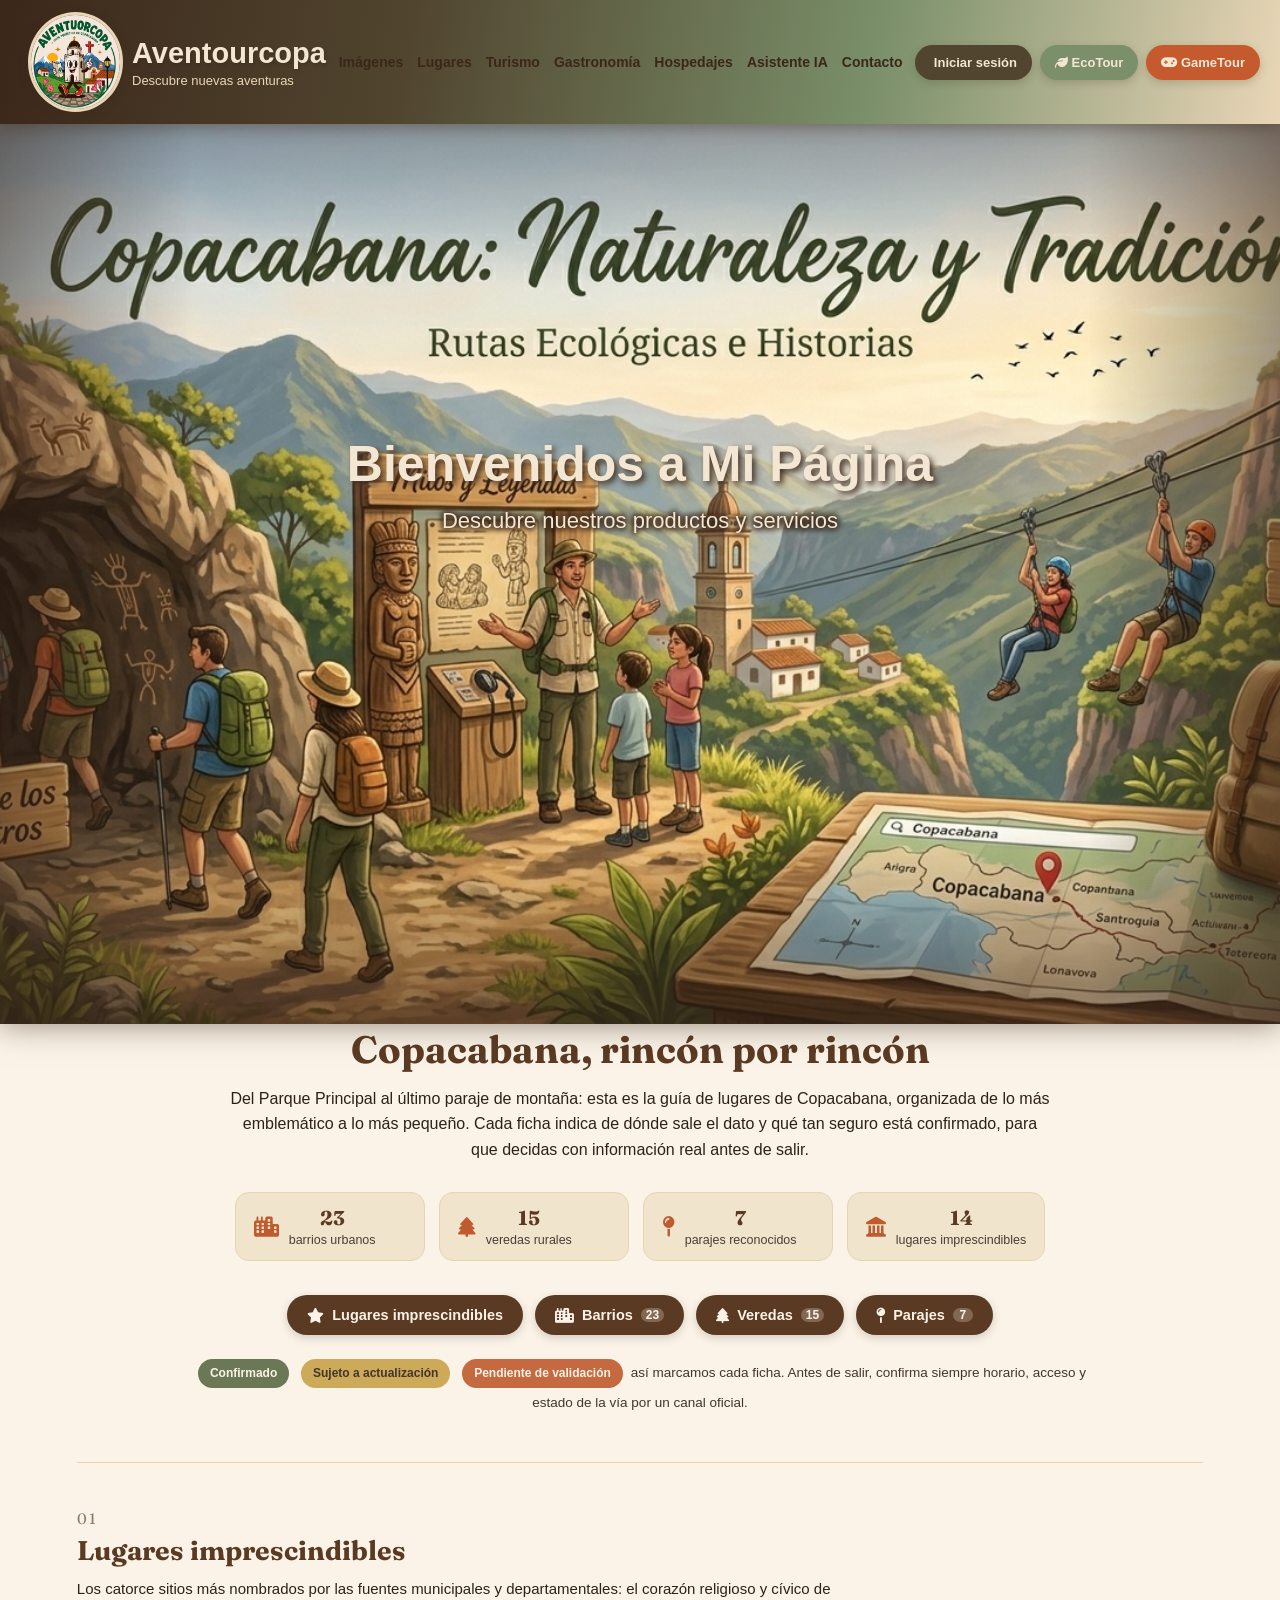
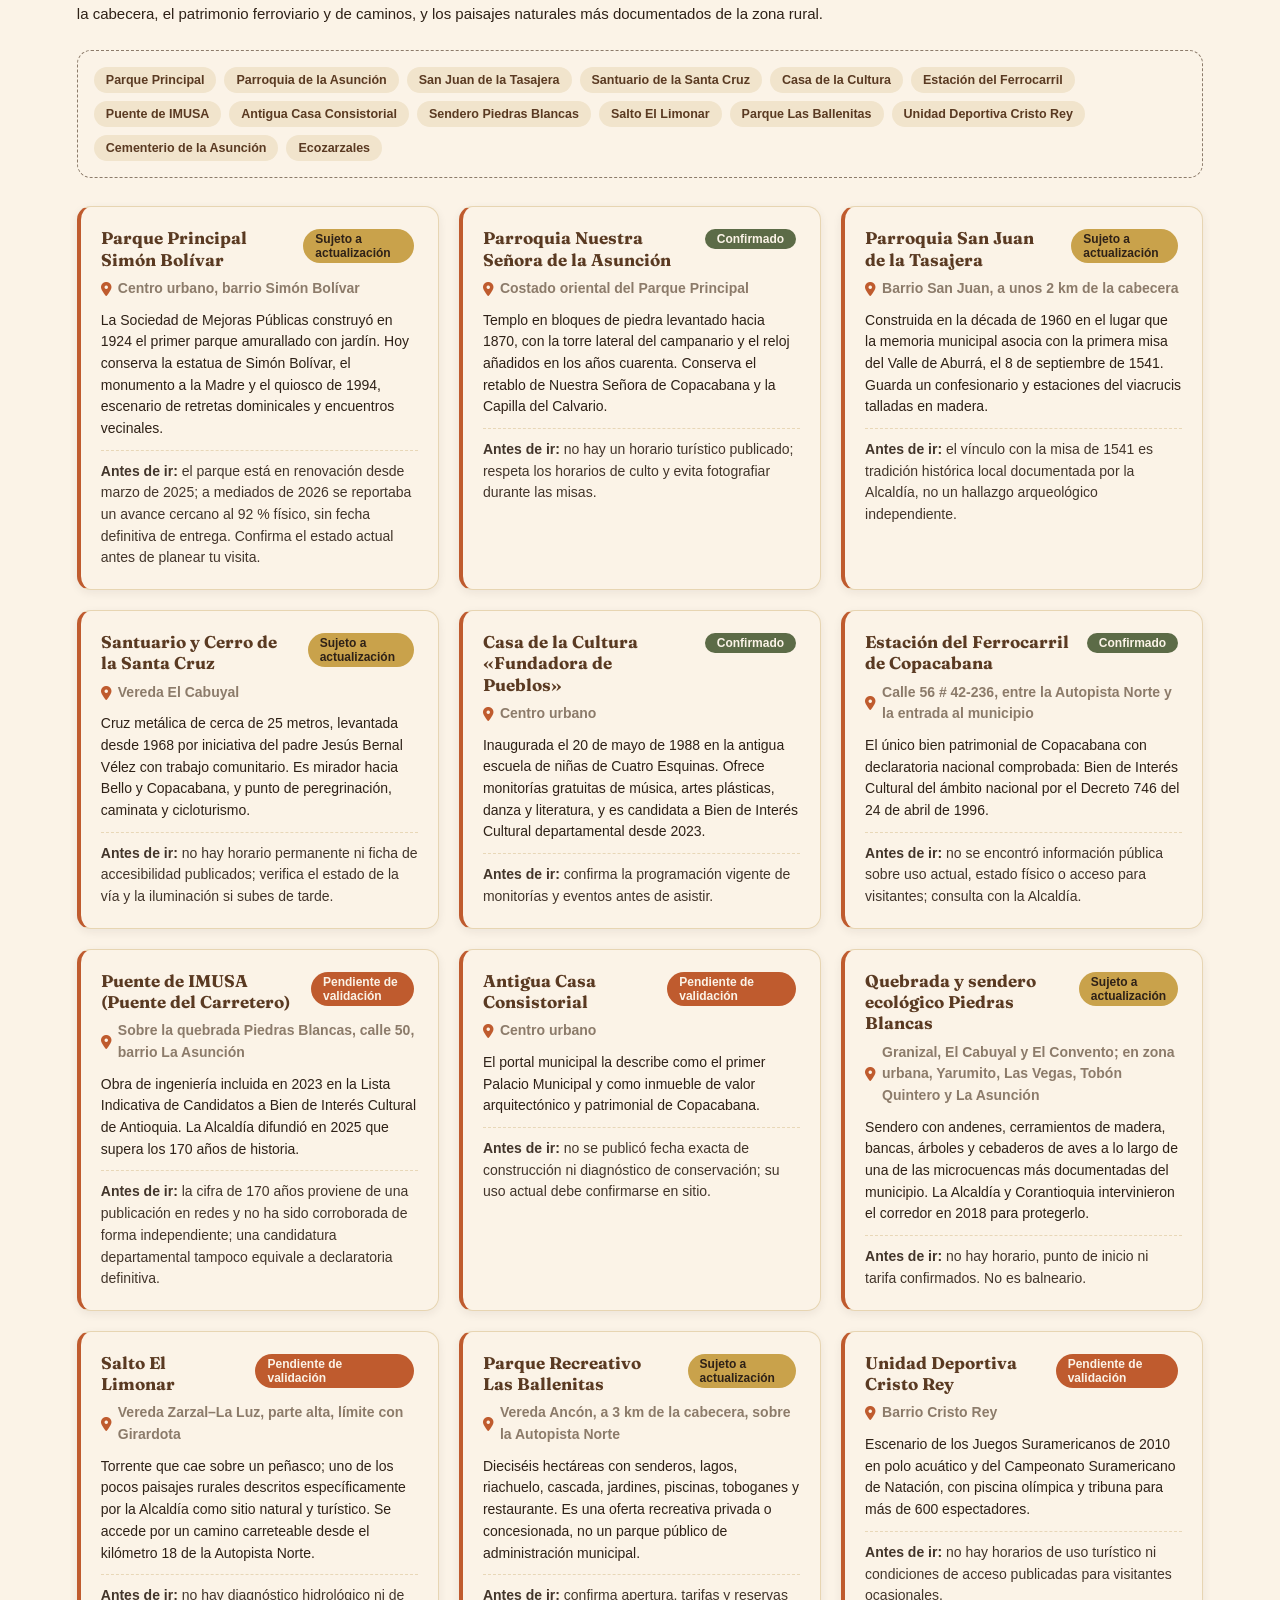
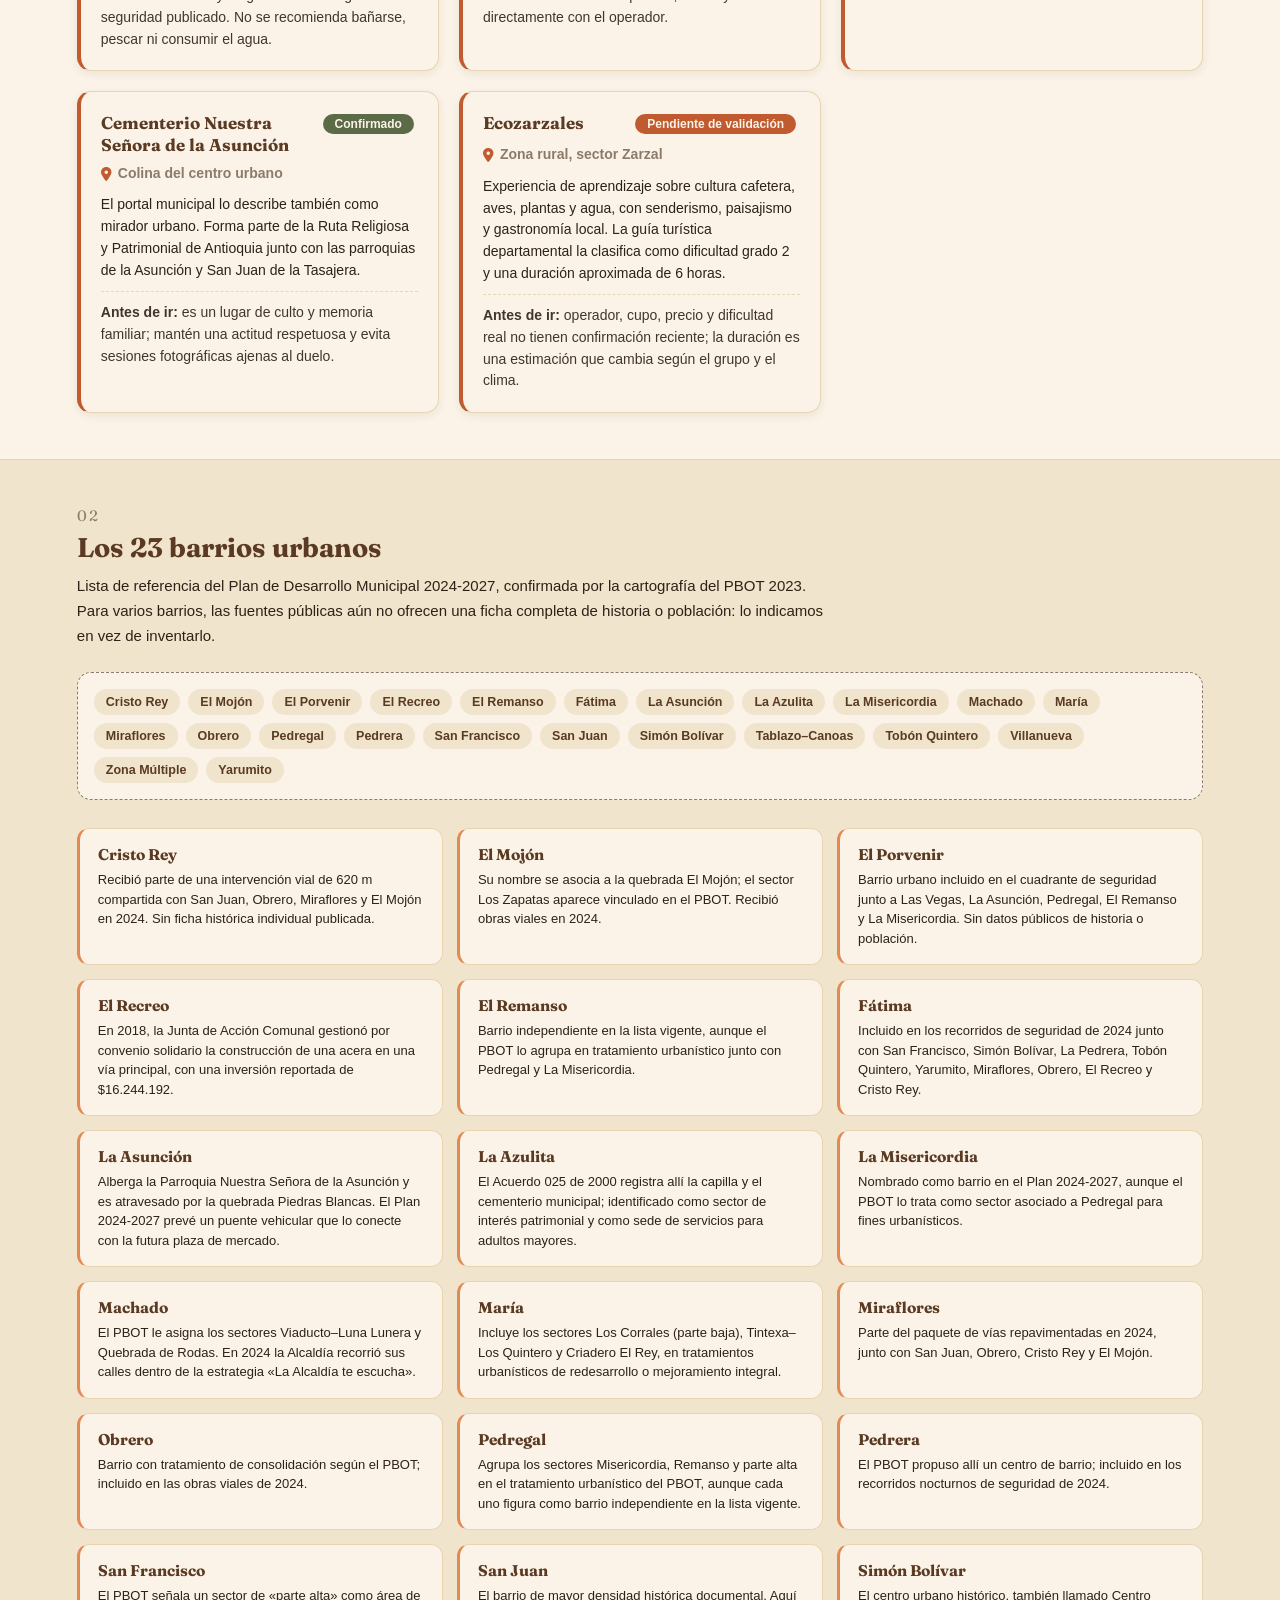
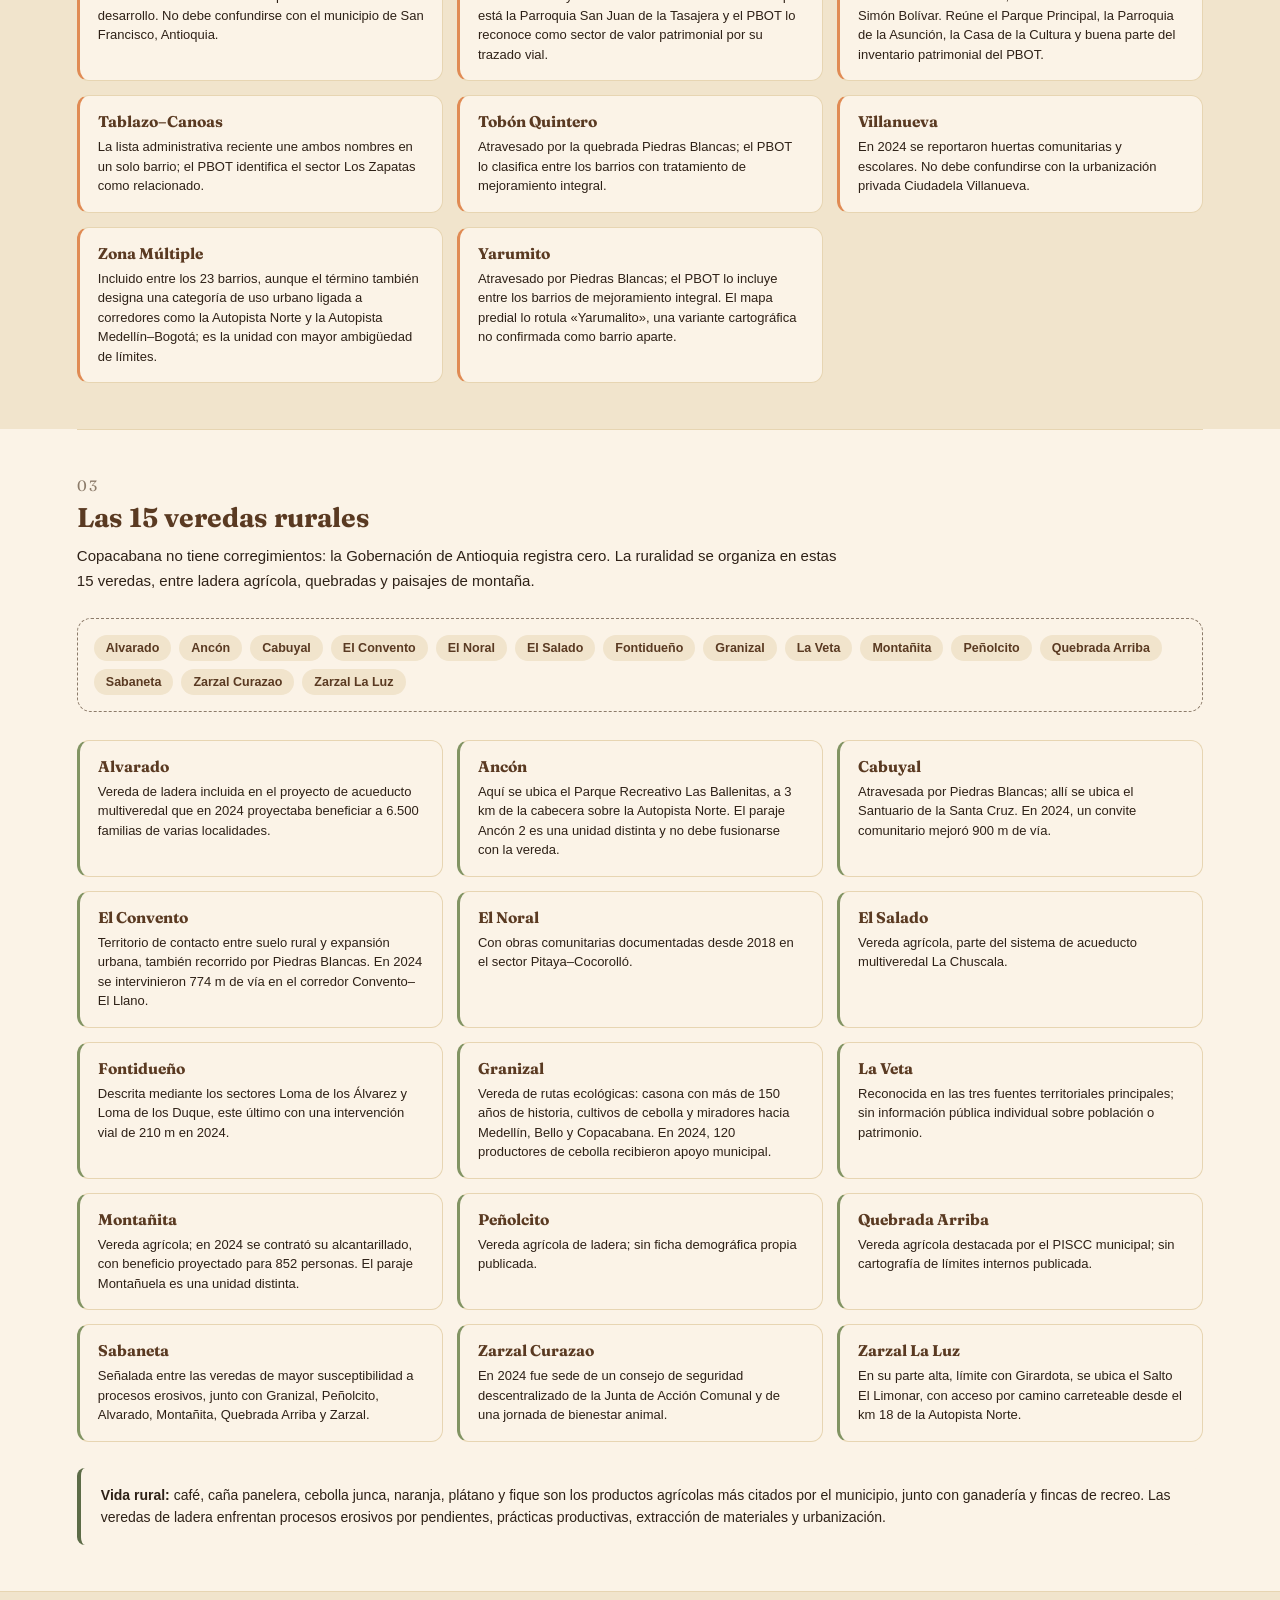
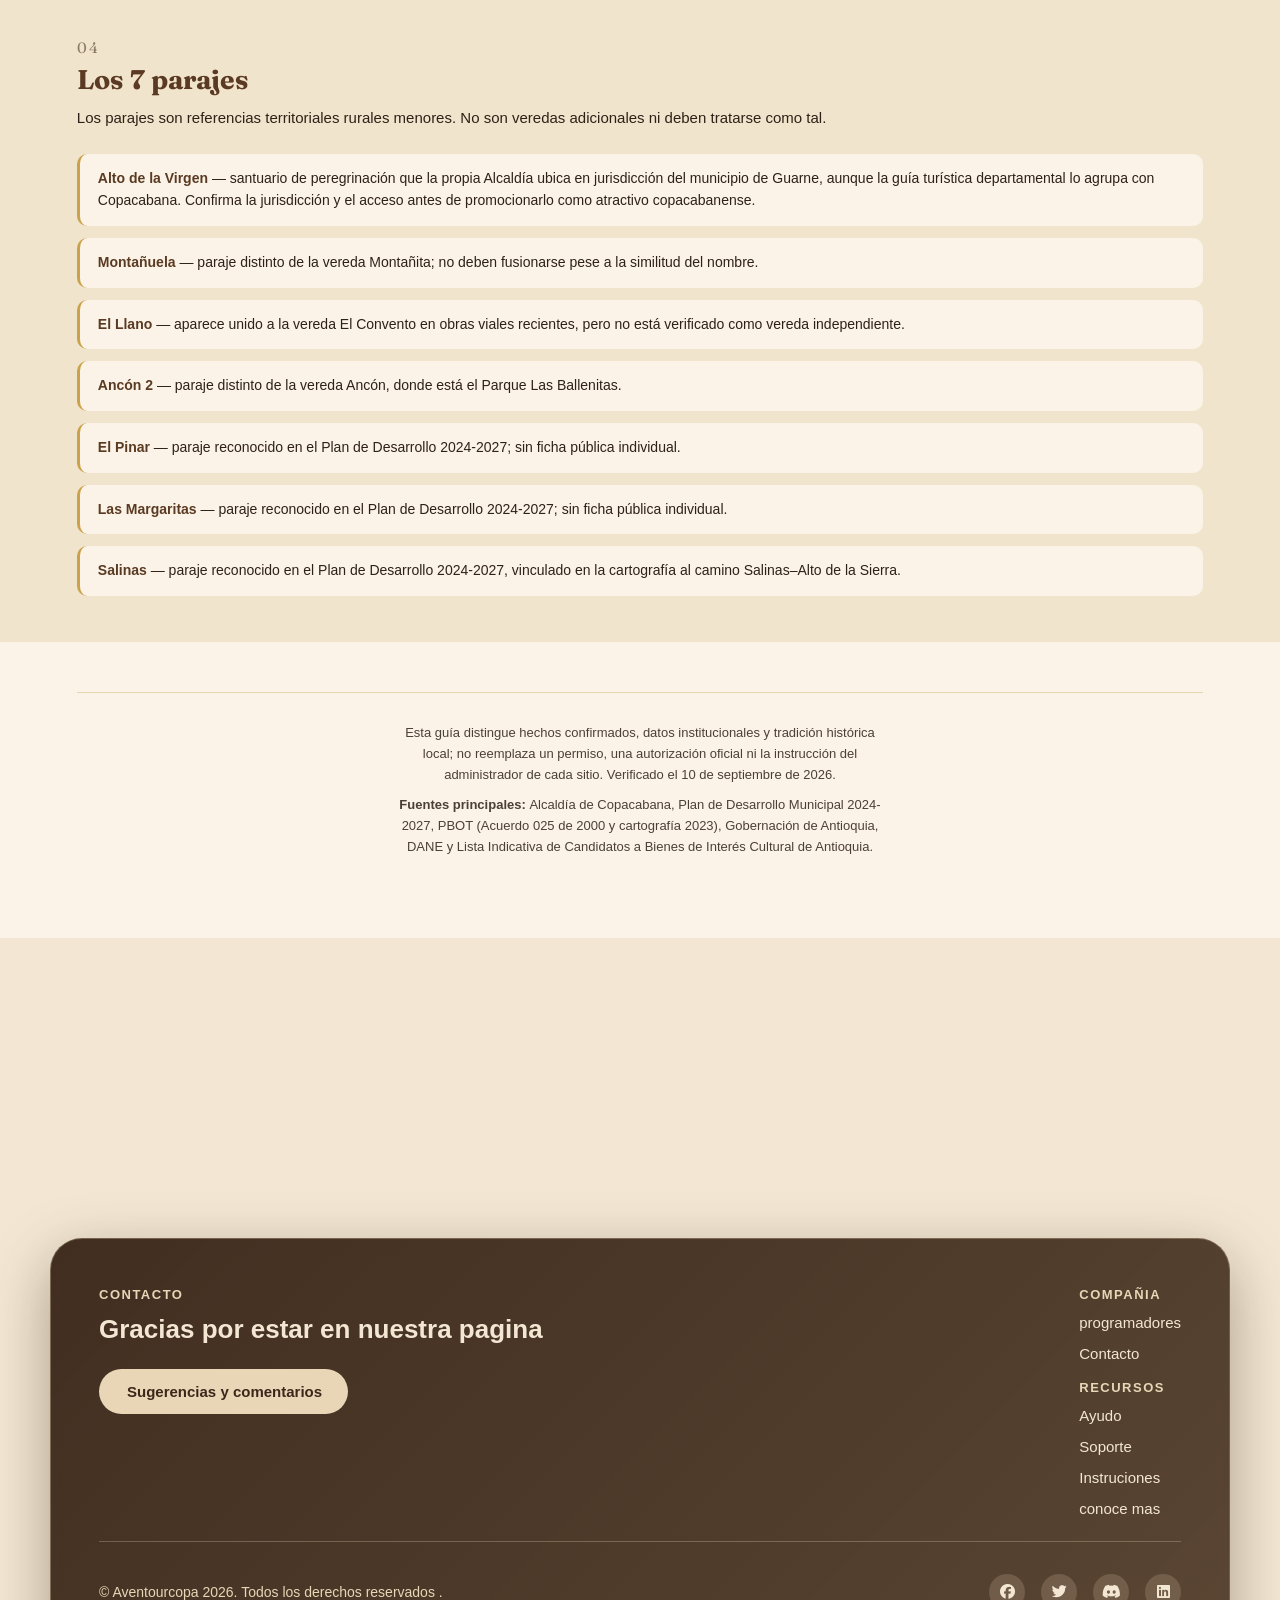
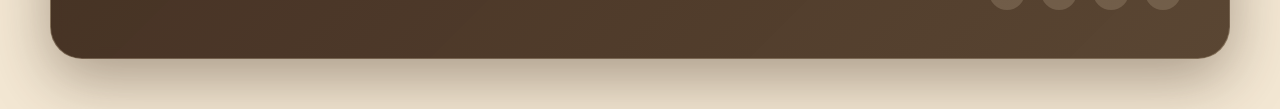
==== commit f63bea27: "cambio en index y style" ====
--- a/index.html
+++ b/index.html
@@ -1,101 +1,79 @@
 <!DOCTYPE html>
 <html lang="es">
- <head>
-  <meta charset="utf-8"/>
-  <meta content="width=device-width, initial-scale=1.0" name="viewport"/>
-  <title>
-   Aventourcopa
-  </title>
-  <link href="style.css" rel="stylesheet"/>
-  <link href="ecotour.css" rel="stylesheet"/>
-  <link href="https://cdnjs.cloudflare.com/ajax/libs/font-awesome/6.5.1/css/all.min.css" rel="stylesheet"/>
- </head>
- <body>
-  <header>
-   <div class="logo">
-    <img alt="Logo" src="imagenes/logo.png"/>
-    <div class="titulo">
-     <h1>
-      Aventourcopa
-     </h1>
-     <p>
-      Descubre nuevas aventuras
-     </p>
+<head>
+    <meta charset="UTF-8">
+    <meta name="viewport" content="width=device-width, initial-scale=1.0">
+    <title>Aventourcopa</title>
+
+    <link rel="stylesheet" href="style.css">
+    <link rel="icon" href="imagenes/logo.png">
+    <link href="ecotour.css" rel="stylesheet"/>
+    <link href="https://cdnjs.cloudflare.com/ajax/libs/font-awesome/6.5.1/css/all.min.css" rel="stylesheet"/>
+</head>
+<body>
+
+<header>
+    <div class="logo">
+        <img src="imagenes/logo.png" alt="Logo">
+        <div class="titulo">
+            <h1>Aventourcopa</h1>
+            <p>Descubre nuevas aventuras</p>
+        </div>
     </div>
-   </div>
-   <nav>
-    <ul>
-     <li>
-      <a href="#">
-       Experiencias
-      </a>
-     </li>
-     <li>
-      <a href="#">
-       Imágenes
-      </a>
-     </li>
-     <li>
-      <a href="#lugares">
-       Lugares
-      </a>
-     </li>
-     <li>
-      <a href="#">
-       Gastronomía
-      </a>
-     </li>
-     <li>
-      <a href="#">
-       Hospedajes
-      </a>
-     </li>
-     <li>
-      <a href="#">
-       Asistente IA
-      </a>
-     </li>
-     <li>
-      <a href="#">
-       Contacto
-      </a>
-     </li>
-    </ul>
-   </nav>
-   <div class="botones">
-    <a class="btn eco" href="ecotour.html">
-     EcoTour
-    </a>
-    <a class="btn game" href="#">
-     <i class="fa-solid fa-gamepad">
-     </i>
-     GameTour
-    </a>
-   </div>
-  </header>
-  <section id="inicio">
-   <div id="espacio">
-   </div>
-   <div id="divinicio">
-    <div class="carrusel">
-     <div class="texto">
-      <h1>
-       Bienvenidos a Mi Página
-      </h1>
-      <p>
-       Descubre nuestros productos y servicios
-      </p>
-     </div>
-     <div class="imgcarrusel">
-      <img alt="" src="imagenes/imagen1.png"/>
-      <img alt="" src="imagenes/imagen2.png"/>
-      <img alt="" src="imagenes/imagen3.png"/>
-      <img alt="" src="imagenes/imagen4.jpg"/>
-      <img alt="" src="imagenes/imagen5.jpg"/>
-     </div>
+
+    <nav>
+        <ul>
+            <li><a href="#imagenes">Imágenes</a></li>
+            <li><a href="#lugares">Lugares</a></li>
+            <li><a href="#turismo">Turismo</a></li>
+            <li><a href="#gastronomia">Gastronomía</a></li>
+            <li><a href="#">Hospedajes</a></li>
+            <li><a href="#">Asistente IA</a></li>
+            <li><a href="#">Contacto</a></li>
+        </ul>
+    </nav>
+    <div class="botones">
+
+        <label for="inicio-sesion" class="btn inciosesion">
+            <i class="fa-solid fa-inicio"></i>
+            Iniciar sesión
+        </label>
+
+        <a class="btn eco" href="ecotour.html">
+            <i class="fa-solid fa-leaf"></i>
+            EcoTour
+        </a>
+
+        <a href="#" class="btn game">
+            <i class="fa-solid fa-gamepad"></i>
+            GameTour
+        </a>
     </div>
-   </div>
-  </section>
+</header>
+<section id="inicio">
+        <div id="espacio"></div>
+        <div id="divinicio">
+
+        <div class="carrusel">
+
+            <div class="texto">
+                <h1>Bienvenidos a Mi Página</h1>
+                <p>Descubre nuestros productos y servicios</p>
+            </div>
+
+            <div class="imgcarrusel">
+                <img src="imagenes/imagen1.png" alt="">
+                <img src="imagenes/imagen2.png" alt="">
+                <img src="imagenes/imagen3.png" alt="">
+                <img src="imagenes/imagen4.jpg" alt="">
+                <img src="imagenes/imagen5.jpg" alt="">
+            </div>
+
+        </div>
+        
+        </div>
+    </section>
+    
   <!-- =========================================================
          SECCIÓN LUGARES
          Directorio de lugares emblemáticos, barrios, veredas y
@@ -1297,83 +1275,51 @@
     </div>
    </div>
   </section>
-  <section id="contacto">
-   <div class="footer">
-    <footer>
-     <div class="top">
-      <div class="left">
-       <h2>
-        Contacto
-       </h2>
-       <h1 id="titu">
-        Gracias por estar en nuestra pagina
-       </h1>
-       <button>
-        Sugerencias y comentarios
-       </button>
+  
+    <section id="contacto">
+        <div class="footer">
+          <footer>
+      <div class="top">
+        <div class="left">
+          <h2>Contacto</h2>
+          <h1 id="titu">Gracias por estar en nuestra pagina</h1>
+          <button>
+            Sugerencias y comentarios
+          </button>
+        </div>
+        <div class="pie-nosotros">
+          <ul>
+            <li>
+              <h2>Compañia</h2>
+              <a href="#">programadores</a>
+              <a href="#">Contacto</a>
+            </li>
+          </ul>
+          <br>
+          <ul>
+            <li>
+              <h2>Recursos</h2>
+              <a href="#">Ayudo</a>
+              <a href="#">Soporte</a>
+              <a href="#">Instruciones</a>
+              <a href="#">conoce mas</a>
+            </li>
+          </ul>
+        </div>
       </div>
-      <div class="pie-nosotros">
-       <ul>
-        <li>
-         <h2>
-          Company
-         </h2>
-         <a href="#">
-          programadores
-         </a>
-         <a href="#">
-          Contacto
-         </a>
-        </li>
-       </ul>
-       <ul>
-        <li>
-         <h2>
-          Resources
-         </h2>
-         <a href="#">
-          Ayudo
-         </a>
-         <a href="#">
-          Soporte
-         </a>
-         <a href="#">
-          Instruciones
-         </a>
-         <a href="#">
-          conoce mas
-         </a>
-        </li>
-       </ul>
+      <div class="bottom">
+        <div class="left">
+          <p>&copy; Aventourcopa 2026. Todos los derechos reservados .</p>
+        </div>
+        <div class="right socials">
+          <a href="#"><i class="fa-brands fa-facebook"></i></a>
+          <a href="#"><i class="fa-brands fa-twitter"></i></a>
+          <a href="#"><i class="fa-brands fa-discord"></i></a>
+          <a href="#"><i class="fa-brands fa-linkedin"></i></a>
+        </div>
       </div>
-     </div>
-     <div class="bottom">
-      <div class="left">
-       <p>
-        © Aventourcopa 2026. Todos los derechos reservados .
-       </p>
-      </div>
-      <div class="right socials">
-       <a href="#">
-        <i class="fa-brands fa-facebook">
-        </i>
-       </a>
-       <a href="#">
-        <i class="fa-brands fa-twitter">
-        </i>
-       </a>
-       <a href="#">
-        <i class="fa-brands fa-discord">
-        </i>
-       </a>
-       <a href="#">
-        <i class="fa-brands fa-linkedin">
-        </i>
-       </a>
-      </div>
-     </div>
     </footer>
-   </div>
-  </section>
+        </div>
+    </section>
  </body>
 </html>
--- a/style.css
+++ b/style.css
@@ -183,7 +183,24 @@
 
     white-space: nowrap;
 }
-
+/* ---------------------------------------------------------
+   INICIO DE SESION Y REGISTRO
+   --------------------------------------------------------- */
+   .inciosesion {
+    background: #51452F;
+
+    box-shadow:
+        0 3px 8px rgba(59, 39, 26, .20);
+}
+
+.inciosesion:hover {
+    background: #3B271A;
+
+    transform: translateY(-3px);
+
+    box-shadow:
+        0 6px 14px rgba(59, 39, 26, .30);
+}
 
 /* ---------------------------------------------------------
    ECO TOUR
--- a/ecotour.css
+++ b/ecotour.css
@@ -6,7 +6,7 @@
    café/terracota del resto del sitio.
    ===================================================================== */
 
-9..144,600&display=swap');
+@import url('https://fonts.googleapis.com/css2?family=Fraunces:opsz,wght@9..144,400;9..144,600&display=swap');
 
 :root {
     --eco-musgo-profundo: #1F3B2C;
@@ -20,29 +20,12 @@
     --eco-arena:          #DCE3CD;
 }
 
-/* Interruptor invisible (checkbox hack: abre/cierra sin JavaScript) */
-.ecotour-toggle-input {
-    position: absolute;
-    opacity: 0;
-    pointer-events: none;
-}
-
-/* Página EcoTour, oculta por defecto */
+/* EcoTour como página independiente (no como superposición) */
 .ecotour-page {
     display: block;
-
-    position: fixed;
-    inset: 0;
-    z-index: 2000;
-
-    overflow-y: auto;
-
+    min-height: 100vh;
     background: var(--eco-lino);
     color: var(--eco-corteza);
-}
-
-.eco-scroll {
-    min-height: 100%;
 }
 
 .ecotour-page * {
@@ -52,7 +35,7 @@
 .ecotour-page h1,
 .ecotour-page h2,
 .ecotour-page h3 {
-    font-family: Georgia, 'Times New Roman', serif;
+    font-family: 'Fraunces', Georgia, serif;
     font-weight: 600;
     letter-spacing: .2px;
 }
@@ -219,7 +202,7 @@
 
 .eco-hero-stats strong {
     display: block;
-    font-family: Georgia, 'Times New Roman', serif;
+    font-family: 'Fraunces', Georgia, serif;
     font-size: 20px;
     color: #fff;
 }
@@ -328,7 +311,7 @@
    así que la numeración aporta orientación real, no decoración. */
 .eco-block-num {
     margin: 0 0 6px;
-    font-family: Georgia, 'Times New Roman', serif;
+    font-family: 'Fraunces', Georgia, serif;
     font-size: 15px;
     color: var(--eco-hoja-tierra);
 }
@@ -418,7 +401,7 @@
 
 .eco-stat-list strong {
     display: block;
-    font-family: Georgia, 'Times New Roman', serif;
+    font-family: 'Fraunces', Georgia, serif;
     font-size: 21px;
     color: var(--eco-musgo-profundo);
 }
@@ -542,7 +525,7 @@
 .eco-tabla thead th {
     background: var(--eco-musgo-profundo);
     color: var(--eco-lino);
-    font-family: Georgia, 'Times New Roman', serif;
+    font-family: 'Fraunces', Georgia, serif;
     font-weight: 600;
 }
 
@@ -660,7 +643,7 @@
     display: inline-block;
     margin-bottom: 10px;
 
-    font-family: Georgia, 'Times New Roman', serif;
+    font-family: 'Fraunces', Georgia, serif;
     font-size: 18px;
     color: var(--eco-musgo-profundo);
 }
@@ -774,6 +757,3 @@
     }
 }
 
-
-/* EcoTour separado: se muestra como página normal, no como ventana oculta. */
-.ecotour-page { position: static; min-height: 100vh; overflow: visible; z-index: auto; }
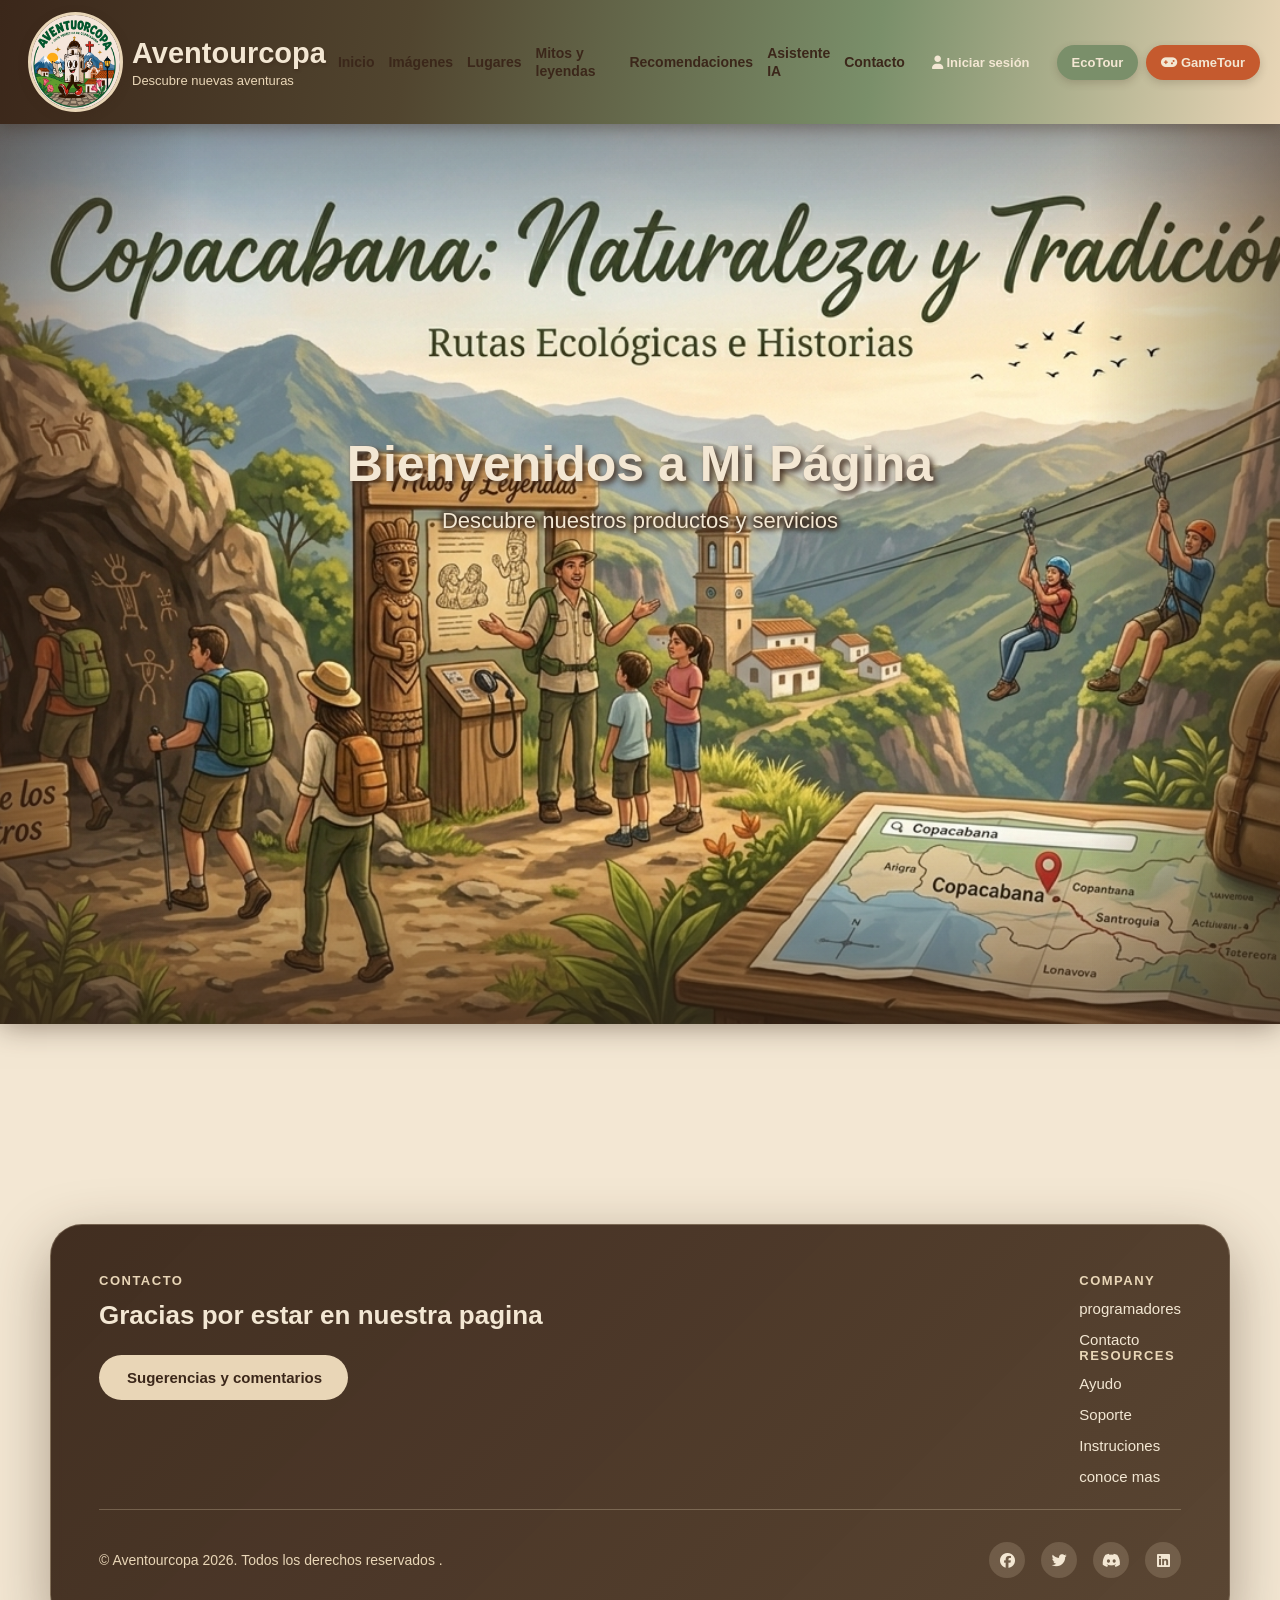
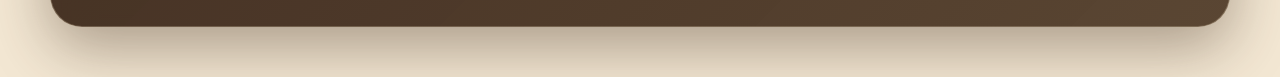
==== commit f2eae0a9: "Update print statement from 'Hello' to 'Goodbye'" ====
--- a/index.html
+++ b/index.html
@@ -1,1325 +1,180 @@
 <!DOCTYPE html>
 <html lang="es">
-<head>
-    <meta charset="UTF-8">
-    <meta name="viewport" content="width=device-width, initial-scale=1.0">
-    <title>Aventourcopa</title>
-
-    <link rel="stylesheet" href="style.css">
-    <link rel="icon" href="imagenes/logo.png">
-    <link href="ecotour.css" rel="stylesheet"/>
-    <link href="https://cdnjs.cloudflare.com/ajax/libs/font-awesome/6.5.1/css/all.min.css" rel="stylesheet"/>
-</head>
-<body>
-
-<header>
-    <div class="logo">
-        <img src="imagenes/logo.png" alt="Logo">
-        <div class="titulo">
-            <h1>Aventourcopa</h1>
-            <p>Descubre nuevas aventuras</p>
-        </div>
-    </div>
-
-    <nav>
-        <ul>
-            <li><a href="#imagenes">Imágenes</a></li>
-            <li><a href="#lugares">Lugares</a></li>
-            <li><a href="#turismo">Turismo</a></li>
-            <li><a href="#gastronomia">Gastronomía</a></li>
-            <li><a href="#">Hospedajes</a></li>
-            <li><a href="#">Asistente IA</a></li>
-            <li><a href="#">Contacto</a></li>
-        </ul>
-    </nav>
-    <div class="botones">
-
-        <label for="inicio-sesion" class="btn inciosesion">
-            <i class="fa-solid fa-inicio"></i>
-            Iniciar sesión
-        </label>
-
-        <a class="btn eco" href="ecotour.html">
-            <i class="fa-solid fa-leaf"></i>
-            EcoTour
-        </a>
-
-        <a href="#" class="btn game">
-            <i class="fa-solid fa-gamepad"></i>
-            GameTour
-        </a>
-    </div>
-</header>
-<section id="inicio">
-        <div id="espacio"></div>
-        <div id="divinicio">
-
-        <div class="carrusel">
-
-            <div class="texto">
-                <h1>Bienvenidos a Mi Página</h1>
-                <p>Descubre nuestros productos y servicios</p>
-            </div>
-
-            <div class="imgcarrusel">
-                <img src="imagenes/imagen1.png" alt="">
-                <img src="imagenes/imagen2.png" alt="">
-                <img src="imagenes/imagen3.png" alt="">
-                <img src="imagenes/imagen4.jpg" alt="">
-                <img src="imagenes/imagen5.jpg" alt="">
-            </div>
-
-        </div>
-        
-        </div>
-    </section>
-    
-  <!-- =========================================================
-         SECCIÓN LUGARES
-         Directorio de lugares emblemáticos, barrios, veredas y
-         parajes de Copacabana. Sección propia del flujo de la
-         página (no es una superposición): el ítem "Lugares" del
-         menú principal enlaza directamente aquí con #lugares.
-         Fuente editorial: dossier de investigación Aventourcopa
-         (corte de fuentes: 10 de septiembre de 2026).
-         ========================================================= -->
-  <section aria-label="Lugares de Copacabana" class="lugares-page" id="lugares">
-   <div class="lug-wrap">
-    <!-- ENCABEZADO -->
-    <div class="lug-hero">
-     <p class="lug-kicker">
-      Lugares — Aventourcopa
-     </p>
-     <h2>
-      Copacabana, rincón por rincón
-     </h2>
-     <p class="lug-hero-sub">
-      Del Parque Principal al último paraje de montaña: esta es la guía de
-                    lugares de Copacabana, organizada de lo más emblemático a lo más
-                    pequeño. Cada ficha indica de dónde sale el dato y qué tan seguro
-                    está confirmado, para que decidas con información real antes de
-                    salir.
-     </p>
-     <ul aria-label="Copacabana en cifras territoriales" class="lug-hero-stats">
-      <li>
-       <i class="fa-solid fa-city">
-       </i>
-       <div>
-        <strong>
-         23
-        </strong>
-        <span>
-         barrios urbanos
-        </span>
-       </div>
-      </li>
-      <li>
-       <i class="fa-solid fa-tree">
-       </i>
-       <div>
-        <strong>
-         15
-        </strong>
-        <span>
-         veredas rurales
-        </span>
-       </div>
-      </li>
-      <li>
-       <i class="fa-solid fa-map-pin">
-       </i>
-       <div>
-        <strong>
-         7
-        </strong>
-        <span>
-         parajes reconocidos
-        </span>
-       </div>
-      </li>
-      <li>
-       <i class="fa-solid fa-landmark">
-       </i>
-       <div>
-        <strong>
-         14
-        </strong>
-        <span>
-         lugares imprescindibles
-        </span>
-       </div>
-      </li>
-     </ul>
-    </div>
-    <!-- MENÚ INTERNO DE LA SECCIÓN -->
-    <nav aria-label="Menú de la sección Lugares" class="lug-menu">
-     <a class="lug-menu-cat lug-menu-cat--estrella" href="#lug-imprescindibles">
-      <i class="fa-solid fa-star">
-      </i>
-      Lugares imprescindibles
-     </a>
-     <a class="lug-menu-cat lug-menu-cat--barrio" href="#lug-barrios">
-      <i class="fa-solid fa-city">
-      </i>
-      Barrios
-      <span>
-       23
-      </span>
-     </a>
-     <a class="lug-menu-cat lug-menu-cat--vereda" href="#lug-veredas">
-      <i class="fa-solid fa-tree">
-      </i>
-      Veredas
-      <span>
-       15
-      </span>
-     </a>
-     <a class="lug-menu-cat lug-menu-cat--paraje" href="#lug-parajes">
-      <i class="fa-solid fa-map-pin">
-      </i>
-      Parajes
-      <span>
-       7
-      </span>
-     </a>
-    </nav>
-    <!-- LEYENDA DE ESTADOS -->
-    <p class="lug-leyenda">
-     <span class="lug-badge lug-badge--confirmado">
-      Confirmado
-     </span>
-     <span class="lug-badge lug-badge--actualizar">
-      Sujeto a actualización
-     </span>
-     <span class="lug-badge lug-badge--validar">
-      Pendiente de validación
-     </span>
-     así marcamos cada ficha. Antes de salir, confirma siempre horario,
-                acceso y estado de la vía por un canal oficial.
-    </p>
-    <!-- ============================================
-                 01. LUGARES IMPRESCINDIBLES
-                 ============================================ -->
-    <section class="lug-bloque" id="lug-imprescindibles">
-     <p class="lug-bloque-num">
-      01
-     </p>
-     <h3>
-      Lugares imprescindibles
-     </h3>
-     <p class="lug-bloque-intro">
-      Los catorce sitios más nombrados por las fuentes municipales y
-                    departamentales: el corazón religioso y cívico de la cabecera, el
-                    patrimonio ferroviario y de caminos, y los paisajes naturales más
-                    documentados de la zona rural.
-     </p>
-     <div aria-label="Índice de lugares imprescindibles" class="lug-indice">
-      <a href="#lug-parque-principal">
-       Parque Principal
-      </a>
-      <a href="#lug-parroquia-asuncion">
-       Parroquia de la Asunción
-      </a>
-      <a href="#lug-san-juan-tasajera">
-       San Juan de la Tasajera
-      </a>
-      <a href="#lug-santa-cruz">
-       Santuario de la Santa Cruz
-      </a>
-      <a href="#lug-casa-cultura">
-       Casa de la Cultura
-      </a>
-      <a href="#lug-estacion-ferrocarril">
-       Estación del Ferrocarril
-      </a>
-      <a href="#lug-puente-imusa">
-       Puente de IMUSA
-      </a>
-      <a href="#lug-casa-consistorial">
-       Antigua Casa Consistorial
-      </a>
-      <a href="#lug-piedras-blancas">
-       Sendero Piedras Blancas
-      </a>
-      <a href="#lug-salto-limonar">
-       Salto El Limonar
-      </a>
-      <a href="#lug-ballenitas">
-       Parque Las Ballenitas
-      </a>
-      <a href="#lug-cristo-rey-deportiva">
-       Unidad Deportiva Cristo Rey
-      </a>
-      <a href="#lug-cementerio">
-       Cementerio de la Asunción
-      </a>
-      <a href="#lug-ecozarzales">
-       Ecozarzales
-      </a>
-     </div>
-     <div class="lug-cards">
-      <article class="lug-card" id="lug-parque-principal">
-       <div class="lug-card-top">
-        <h4>
-         Parque Principal Simón Bolívar
-        </h4>
-        <span class="lug-badge lug-badge--actualizar">
-         Sujeto a actualización
-        </span>
-       </div>
-       <p class="lug-card-ubi">
-        <i class="fa-solid fa-location-dot">
-        </i>
-        Centro urbano, barrio Simón Bolívar
-       </p>
-       <p>
-        La Sociedad de Mejoras Públicas construyó en 1924 el primer parque
-                            amurallado con jardín. Hoy conserva la estatua de Simón Bolívar, el
-                            monumento a la Madre y el quiosco de 1994, escenario de retretas
-                            dominicales y encuentros vecinales.
-       </p>
-       <p class="lug-card-nota">
-        <strong>
-         Antes de ir:
-        </strong>
-        el parque está en
-                            renovación desde marzo de 2025; a mediados de 2026 se reportaba un
-                            avance cercano al 92 % físico, sin fecha definitiva de entrega.
-                            Confirma el estado actual antes de planear tu visita.
-       </p>
-      </article>
-      <article class="lug-card" id="lug-parroquia-asuncion">
-       <div class="lug-card-top">
-        <h4>
-         Parroquia Nuestra Señora de la Asunción
-        </h4>
-        <span class="lug-badge lug-badge--confirmado">
-         Confirmado
-        </span>
-       </div>
-       <p class="lug-card-ubi">
-        <i class="fa-solid fa-location-dot">
-        </i>
-        Costado oriental del Parque Principal
-       </p>
-       <p>
-        Templo en bloques de piedra levantado hacia 1870, con la torre lateral
-                            del campanario y el reloj añadidos en los años cuarenta. Conserva el
-                            retablo de Nuestra Señora de Copacabana y la Capilla del Calvario.
-       </p>
-       <p class="lug-card-nota">
-        <strong>
-         Antes de ir:
-        </strong>
-        no hay un horario
-                            turístico publicado; respeta los horarios de culto y evita fotografiar
-                            durante las misas.
-       </p>
-      </article>
-      <article class="lug-card" id="lug-san-juan-tasajera">
-       <div class="lug-card-top">
-        <h4>
-         Parroquia San Juan de la Tasajera
-        </h4>
-        <span class="lug-badge lug-badge--actualizar">
-         Sujeto a actualización
-        </span>
-       </div>
-       <p class="lug-card-ubi">
-        <i class="fa-solid fa-location-dot">
-        </i>
-        Barrio San Juan, a unos 2 km de la cabecera
-       </p>
-       <p>
-        Construida en la década de 1960 en el lugar que la memoria municipal
-                            asocia con la primera misa del Valle de Aburrá, el 8 de septiembre de
-                            1541. Guarda un confesionario y estaciones del viacrucis talladas en
-                            madera.
-       </p>
-       <p class="lug-card-nota">
-        <strong>
-         Antes de ir:
-        </strong>
-        el vínculo con la
-                            misa de 1541 es tradición histórica local documentada por la Alcaldía,
-                            no un hallazgo arqueológico independiente.
-       </p>
-      </article>
-      <article class="lug-card" id="lug-santa-cruz">
-       <div class="lug-card-top">
-        <h4>
-         Santuario y Cerro de la Santa Cruz
-        </h4>
-        <span class="lug-badge lug-badge--actualizar">
-         Sujeto a actualización
-        </span>
-       </div>
-       <p class="lug-card-ubi">
-        <i class="fa-solid fa-location-dot">
-        </i>
-        Vereda El Cabuyal
-       </p>
-       <p>
-        Cruz metálica de cerca de 25 metros, levantada desde 1968 por
-                            iniciativa del padre Jesús Bernal Vélez con trabajo comunitario. Es
-                            mirador hacia Bello y Copacabana, y punto de peregrinación, caminata
-                            y cicloturismo.
-       </p>
-       <p class="lug-card-nota">
-        <strong>
-         Antes de ir:
-        </strong>
-        no hay horario
-                            permanente ni ficha de accesibilidad publicados; verifica el estado de
-                            la vía y la iluminación si subes de tarde.
-       </p>
-      </article>
-      <article class="lug-card" id="lug-casa-cultura">
-       <div class="lug-card-top">
-        <h4>
-         Casa de la Cultura «Fundadora de Pueblos»
-        </h4>
-        <span class="lug-badge lug-badge--confirmado">
-         Confirmado
-        </span>
-       </div>
-       <p class="lug-card-ubi">
-        <i class="fa-solid fa-location-dot">
-        </i>
-        Centro urbano
-       </p>
-       <p>
-        Inaugurada el 20 de mayo de 1988 en la antigua escuela de niñas de
-                            Cuatro Esquinas. Ofrece monitorías gratuitas de música, artes
-                            plásticas, danza y literatura, y es candidata a Bien de Interés
-                            Cultural departamental desde 2023.
-       </p>
-       <p class="lug-card-nota">
-        <strong>
-         Antes de ir:
-        </strong>
-        confirma la
-                            programación vigente de monitorías y eventos antes de asistir.
-       </p>
-      </article>
-      <article class="lug-card" id="lug-estacion-ferrocarril">
-       <div class="lug-card-top">
-        <h4>
-         Estación del Ferrocarril de Copacabana
-        </h4>
-        <span class="lug-badge lug-badge--confirmado">
-         Confirmado
-        </span>
-       </div>
-       <p class="lug-card-ubi">
-        <i class="fa-solid fa-location-dot">
-        </i>
-        Calle 56 # 42-236, entre la Autopista Norte y la entrada al municipio
-       </p>
-       <p>
-        El único bien patrimonial de Copacabana con declaratoria nacional
-                            comprobada: Bien de Interés Cultural del ámbito nacional por el
-                            Decreto 746 del 24 de abril de 1996.
-       </p>
-       <p class="lug-card-nota">
-        <strong>
-         Antes de ir:
-        </strong>
-        no se encontró
-                            información pública sobre uso actual, estado físico o acceso para
-                            visitantes; consulta con la Alcaldía.
-       </p>
-      </article>
-      <article class="lug-card" id="lug-puente-imusa">
-       <div class="lug-card-top">
-        <h4>
-         Puente de IMUSA (Puente del Carretero)
-        </h4>
-        <span class="lug-badge lug-badge--validar">
-         Pendiente de validación
-        </span>
-       </div>
-       <p class="lug-card-ubi">
-        <i class="fa-solid fa-location-dot">
-        </i>
-        Sobre la quebrada Piedras Blancas, calle 50, barrio La Asunción
-       </p>
-       <p>
-        Obra de ingeniería incluida en 2023 en la Lista Indicativa de
-                            Candidatos a Bien de Interés Cultural de Antioquia. La Alcaldía
-                            difundió en 2025 que supera los 170 años de historia.
-       </p>
-       <p class="lug-card-nota">
-        <strong>
-         Antes de ir:
-        </strong>
-        la cifra de 170
-                            años proviene de una publicación en redes y no ha sido corroborada de
-                            forma independiente; una candidatura departamental tampoco equivale a
-                            declaratoria definitiva.
-       </p>
-      </article>
-      <article class="lug-card" id="lug-casa-consistorial">
-       <div class="lug-card-top">
-        <h4>
-         Antigua Casa Consistorial
-        </h4>
-        <span class="lug-badge lug-badge--validar">
-         Pendiente de validación
-        </span>
-       </div>
-       <p class="lug-card-ubi">
-        <i class="fa-solid fa-location-dot">
-        </i>
-        Centro urbano
-       </p>
-       <p>
-        El portal municipal la describe como el primer Palacio Municipal y
-                            como inmueble de valor arquitectónico y patrimonial de Copacabana.
-       </p>
-       <p class="lug-card-nota">
-        <strong>
-         Antes de ir:
-        </strong>
-        no se publicó fecha
-                            exacta de construcción ni diagnóstico de conservación; su uso actual
-                            debe confirmarse en sitio.
-       </p>
-      </article>
-      <article class="lug-card" id="lug-piedras-blancas">
-       <div class="lug-card-top">
-        <h4>
-         Quebrada y sendero ecológico Piedras Blancas
-        </h4>
-        <span class="lug-badge lug-badge--actualizar">
-         Sujeto a actualización
-        </span>
-       </div>
-       <p class="lug-card-ubi">
-        <i class="fa-solid fa-location-dot">
-        </i>
-        Granizal, El Cabuyal y El Convento; en zona urbana, Yarumito, Las Vegas, Tobón Quintero y La Asunción
-       </p>
-       <p>
-        Sendero con andenes, cerramientos de madera, bancas, árboles y
-                            cebaderos de aves a lo largo de una de las microcuencas más
-                            documentadas del municipio. La Alcaldía y Corantioquia intervinieron
-                            el corredor en 2018 para protegerlo.
-       </p>
-       <p class="lug-card-nota">
-        <strong>
-         Antes de ir:
-        </strong>
-        no hay horario,
-                            punto de inicio ni tarifa confirmados. No es balneario.
-       </p>
-      </article>
-      <article class="lug-card" id="lug-salto-limonar">
-       <div class="lug-card-top">
-        <h4>
-         Salto El Limonar
-        </h4>
-        <span class="lug-badge lug-badge--validar">
-         Pendiente de validación
-        </span>
-       </div>
-       <p class="lug-card-ubi">
-        <i class="fa-solid fa-location-dot">
-        </i>
-        Vereda Zarzal–La Luz, parte alta, límite con Girardota
-       </p>
-       <p>
-        Torrente que cae sobre un peñasco; uno de los pocos paisajes rurales
-                            descritos específicamente por la Alcaldía como sitio natural y
-                            turístico. Se accede por un camino carreteable desde el kilómetro 18
-                            de la Autopista Norte.
-       </p>
-       <p class="lug-card-nota">
-        <strong>
-         Antes de ir:
-        </strong>
-        no hay diagnóstico
-                            hidrológico ni de seguridad publicado. No se recomienda bañarse,
-                            pescar ni consumir el agua.
-       </p>
-      </article>
-      <article class="lug-card" id="lug-ballenitas">
-       <div class="lug-card-top">
-        <h4>
-         Parque Recreativo Las Ballenitas
-        </h4>
-        <span class="lug-badge lug-badge--actualizar">
-         Sujeto a actualización
-        </span>
-       </div>
-       <p class="lug-card-ubi">
-        <i class="fa-solid fa-location-dot">
-        </i>
-        Vereda Ancón, a 3 km de la cabecera, sobre la Autopista Norte
-       </p>
-       <p>
-        Dieciséis hectáreas con senderos, lagos, riachuelo, cascada, jardines,
-                            piscinas, toboganes y restaurante. Es una oferta recreativa privada o
-                            concesionada, no un parque público de administración municipal.
-       </p>
-       <p class="lug-card-nota">
-        <strong>
-         Antes de ir:
-        </strong>
-        confirma apertura,
-                            tarifas y reservas directamente con el operador.
-       </p>
-      </article>
-      <article class="lug-card" id="lug-cristo-rey-deportiva">
-       <div class="lug-card-top">
-        <h4>
-         Unidad Deportiva Cristo Rey
-        </h4>
-        <span class="lug-badge lug-badge--validar">
-         Pendiente de validación
-        </span>
-       </div>
-       <p class="lug-card-ubi">
-        <i class="fa-solid fa-location-dot">
-        </i>
-        Barrio Cristo Rey
-       </p>
-       <p>
-        Escenario de los Juegos Suramericanos de 2010 en polo acuático y del
-                            Campeonato Suramericano de Natación, con piscina olímpica y tribuna
-                            para más de 600 espectadores.
-       </p>
-       <p class="lug-card-nota">
-        <strong>
-         Antes de ir:
-        </strong>
-        no hay horarios de
-                            uso turístico ni condiciones de acceso publicadas para visitantes
-                            ocasionales.
-       </p>
-      </article>
-      <article class="lug-card" id="lug-cementerio">
-       <div class="lug-card-top">
-        <h4>
-         Cementerio Nuestra Señora de la Asunción
-        </h4>
-        <span class="lug-badge lug-badge--confirmado">
-         Confirmado
-        </span>
-       </div>
-       <p class="lug-card-ubi">
-        <i class="fa-solid fa-location-dot">
-        </i>
-        Colina del centro urbano
-       </p>
-       <p>
-        El portal municipal lo describe también como mirador urbano. Forma
-                            parte de la Ruta Religiosa y Patrimonial de Antioquia junto con las
-                            parroquias de la Asunción y San Juan de la Tasajera.
-       </p>
-       <p class="lug-card-nota">
-        <strong>
-         Antes de ir:
-        </strong>
-        es un lugar de
-                            culto y memoria familiar; mantén una actitud respetuosa y evita
-                            sesiones fotográficas ajenas al duelo.
-       </p>
-      </article>
-      <article class="lug-card" id="lug-ecozarzales">
-       <div class="lug-card-top">
-        <h4>
-         Ecozarzales
-        </h4>
-        <span class="lug-badge lug-badge--validar">
-         Pendiente de validación
-        </span>
-       </div>
-       <p class="lug-card-ubi">
-        <i class="fa-solid fa-location-dot">
-        </i>
-        Zona rural, sector Zarzal
-       </p>
-       <p>
-        Experiencia de aprendizaje sobre cultura cafetera, aves, plantas y
-                            agua, con senderismo, paisajismo y gastronomía local. La guía
-                            turística departamental la clasifica como dificultad grado 2 y una
-                            duración aproximada de 6 horas.
-       </p>
-       <p class="lug-card-nota">
-        <strong>
-         Antes de ir:
-        </strong>
-        operador, cupo,
-                            precio y dificultad real no tienen confirmación reciente; la duración
-                            es una estimación que cambia según el grupo y el clima.
-       </p>
-      </article>
-     </div>
-    </section>
-    <!-- ============================================
-                 02. BARRIOS
-                 ============================================ -->
-    <section class="lug-bloque lug-bloque--alt" id="lug-barrios">
-     <p class="lug-bloque-num">
-      02
-     </p>
-     <h3>
-      Los 23 barrios urbanos
-     </h3>
-     <p class="lug-bloque-intro">
-      Lista de referencia del Plan de Desarrollo Municipal 2024-2027,
-                    confirmada por la cartografía del PBOT 2023. Para varios barrios, las
-                    fuentes públicas aún no ofrecen una ficha completa de historia o
-                    población: lo indicamos en vez de inventarlo.
-     </p>
-     <div aria-label="Índice de barrios" class="lug-indice lug-indice--barrio">
-      <a href="#barrio-cristo-rey">
-       Cristo Rey
-      </a>
-      <a href="#barrio-el-mojon">
-       El Mojón
-      </a>
-      <a href="#barrio-el-porvenir">
-       El Porvenir
-      </a>
-      <a href="#barrio-el-recreo">
-       El Recreo
-      </a>
-      <a href="#barrio-el-remanso">
-       El Remanso
-      </a>
-      <a href="#barrio-fatima">
-       Fátima
-      </a>
-      <a href="#barrio-la-asuncion">
-       La Asunción
-      </a>
-      <a href="#barrio-la-azulita">
-       La Azulita
-      </a>
-      <a href="#barrio-la-misericordia">
-       La Misericordia
-      </a>
-      <a href="#barrio-machado">
-       Machado
-      </a>
-      <a href="#barrio-maria">
-       María
-      </a>
-      <a href="#barrio-miraflores">
-       Miraflores
-      </a>
-      <a href="#barrio-obrero">
-       Obrero
-      </a>
-      <a href="#barrio-pedregal">
-       Pedregal
-      </a>
-      <a href="#barrio-pedrera">
-       Pedrera
-      </a>
-      <a href="#barrio-san-francisco">
-       San Francisco
-      </a>
-      <a href="#barrio-san-juan">
-       San Juan
-      </a>
-      <a href="#barrio-simon-bolivar">
-       Simón Bolívar
-      </a>
-      <a href="#barrio-tablazo-canoas">
-       Tablazo–Canoas
-      </a>
-      <a href="#barrio-tobon-quintero">
-       Tobón Quintero
-      </a>
-      <a href="#barrio-villanueva">
-       Villanueva
-      </a>
-      <a href="#barrio-zona-multiple">
-       Zona Múltiple
-      </a>
-      <a href="#barrio-yarumito">
-       Yarumito
-      </a>
-     </div>
-     <div class="lug-directorio">
-      <article class="lug-mini" id="barrio-cristo-rey">
-       <h4>
-        Cristo Rey
-       </h4>
-       <p>
-        Recibió parte de una intervención vial de 620 m compartida con San
-                            Juan, Obrero, Miraflores y El Mojón en 2024. Sin ficha histórica
-                            individual publicada.
-       </p>
-      </article>
-      <article class="lug-mini" id="barrio-el-mojon">
-       <h4>
-        El Mojón
-       </h4>
-       <p>
-        Su nombre se asocia a la quebrada El Mojón; el sector Los Zapatas
-                            aparece vinculado en el PBOT. Recibió obras viales en 2024.
-       </p>
-      </article>
-      <article class="lug-mini" id="barrio-el-porvenir">
-       <h4>
-        El Porvenir
-       </h4>
-       <p>
-        Barrio urbano incluido en el cuadrante de seguridad junto a Las
-                            Vegas, La Asunción, Pedregal, El Remanso y La Misericordia. Sin
-                            datos públicos de historia o población.
-       </p>
-      </article>
-      <article class="lug-mini" id="barrio-el-recreo">
-       <h4>
-        El Recreo
-       </h4>
-       <p>
-        En 2018, la Junta de Acción Comunal gestionó por convenio solidario
-                            la construcción de una acera en una vía principal, con una inversión
-                            reportada de $16.244.192.
-       </p>
-      </article>
-      <article class="lug-mini" id="barrio-el-remanso">
-       <h4>
-        El Remanso
-       </h4>
-       <p>
-        Barrio independiente en la lista vigente, aunque el PBOT lo agrupa
-                            en tratamiento urbanístico junto con Pedregal y La Misericordia.
-       </p>
-      </article>
-      <article class="lug-mini" id="barrio-fatima">
-       <h4>
-        Fátima
-       </h4>
-       <p>
-        Incluido en los recorridos de seguridad de 2024 junto con San
-                            Francisco, Simón Bolívar, La Pedrera, Tobón Quintero, Yarumito,
-                            Miraflores, Obrero, El Recreo y Cristo Rey.
-       </p>
-      </article>
-      <article class="lug-mini" id="barrio-la-asuncion">
-       <h4>
-        La Asunción
-       </h4>
-       <p>
-        Alberga la Parroquia Nuestra Señora de la Asunción y es atravesado
-                            por la quebrada Piedras Blancas. El Plan 2024-2027 prevé un puente
-                            vehicular que lo conecte con la futura plaza de mercado.
-       </p>
-      </article>
-      <article class="lug-mini" id="barrio-la-azulita">
-       <h4>
-        La Azulita
-       </h4>
-       <p>
-        El Acuerdo 025 de 2000 registra allí la capilla y el cementerio
-                            municipal; identificado como sector de interés patrimonial y como
-                            sede de servicios para adultos mayores.
-       </p>
-      </article>
-      <article class="lug-mini" id="barrio-la-misericordia">
-       <h4>
-        La Misericordia
-       </h4>
-       <p>
-        Nombrado como barrio en el Plan 2024-2027, aunque el PBOT lo trata
-                            como sector asociado a Pedregal para fines urbanísticos.
-       </p>
-      </article>
-      <article class="lug-mini" id="barrio-machado">
-       <h4>
-        Machado
-       </h4>
-       <p>
-        El PBOT le asigna los sectores Viaducto–Luna Lunera y Quebrada de
-                            Rodas. En 2024 la Alcaldía recorrió sus calles dentro de la
-                            estrategia «La Alcaldía te escucha».
-       </p>
-      </article>
-      <article class="lug-mini" id="barrio-maria">
-       <h4>
-        María
-       </h4>
-       <p>
-        Incluye los sectores Los Corrales (parte baja), Tintexa–Los Quintero
-                            y Criadero El Rey, en tratamientos urbanísticos de redesarrollo o
-                            mejoramiento integral.
-       </p>
-      </article>
-      <article class="lug-mini" id="barrio-miraflores">
-       <h4>
-        Miraflores
-       </h4>
-       <p>
-        Parte del paquete de vías repavimentadas en 2024, junto con San
-                            Juan, Obrero, Cristo Rey y El Mojón.
-       </p>
-      </article>
-      <article class="lug-mini" id="barrio-obrero">
-       <h4>
-        Obrero
-       </h4>
-       <p>
-        Barrio con tratamiento de consolidación según el PBOT; incluido en
-                            las obras viales de 2024.
-       </p>
-      </article>
-      <article class="lug-mini" id="barrio-pedregal">
-       <h4>
-        Pedregal
-       </h4>
-       <p>
-        Agrupa los sectores Misericordia, Remanso y parte alta en el
-                            tratamiento urbanístico del PBOT, aunque cada uno figura como barrio
-                            independiente en la lista vigente.
-       </p>
-      </article>
-      <article class="lug-mini" id="barrio-pedrera">
-       <h4>
-        Pedrera
-       </h4>
-       <p>
-        El PBOT propuso allí un centro de barrio; incluido en los recorridos
-                            nocturnos de seguridad de 2024.
-       </p>
-      </article>
-      <article class="lug-mini" id="barrio-san-francisco">
-       <h4>
-        San Francisco
-       </h4>
-       <p>
-        El PBOT señala un sector de «parte alta» como área de desarrollo. No
-                            debe confundirse con el municipio de San Francisco, Antioquia.
-       </p>
-      </article>
-      <article class="lug-mini" id="barrio-san-juan">
-       <h4>
-        San Juan
-       </h4>
-       <p>
-        El barrio de mayor densidad histórica documental. Aquí está la
-                            Parroquia San Juan de la Tasajera y el PBOT lo reconoce como sector
-                            de valor patrimonial por su trazado vial.
-       </p>
-      </article>
-      <article class="lug-mini" id="barrio-simon-bolivar">
-       <h4>
-        Simón Bolívar
-       </h4>
-       <p>
-        El centro urbano histórico, también llamado Centro Simón Bolívar.
-                            Reúne el Parque Principal, la Parroquia de la Asunción, la Casa de
-                            la Cultura y buena parte del inventario patrimonial del PBOT.
-       </p>
-      </article>
-      <article class="lug-mini" id="barrio-tablazo-canoas">
-       <h4>
-        Tablazo–Canoas
-       </h4>
-       <p>
-        La lista administrativa reciente une ambos nombres en un solo
-                            barrio; el PBOT identifica el sector Los Zapatas como relacionado.
-       </p>
-      </article>
-      <article class="lug-mini" id="barrio-tobon-quintero">
-       <h4>
-        Tobón Quintero
-       </h4>
-       <p>
-        Atravesado por la quebrada Piedras Blancas; el PBOT lo clasifica
-                            entre los barrios con tratamiento de mejoramiento integral.
-       </p>
-      </article>
-      <article class="lug-mini" id="barrio-villanueva">
-       <h4>
-        Villanueva
-       </h4>
-       <p>
-        En 2024 se reportaron huertas comunitarias y escolares. No debe
-                            confundirse con la urbanización privada Ciudadela Villanueva.
-       </p>
-      </article>
-      <article class="lug-mini" id="barrio-zona-multiple">
-       <h4>
-        Zona Múltiple
-       </h4>
-       <p>
-        Incluido entre los 23 barrios, aunque el término también designa una
-                            categoría de uso urbano ligada a corredores como la Autopista Norte
-                            y la Autopista Medellín–Bogotá; es la unidad con mayor ambigüedad de
-                            límites.
-       </p>
-      </article>
-      <article class="lug-mini" id="barrio-yarumito">
-       <h4>
-        Yarumito
-       </h4>
-       <p>
-        Atravesado por Piedras Blancas; el PBOT lo incluye entre los barrios
-                            de mejoramiento integral. El mapa predial lo rotula «Yarumalito»,
-                            una variante cartográfica no confirmada como barrio aparte.
-       </p>
-      </article>
-     </div>
-    </section>
-    <!-- ============================================
-                 03. VEREDAS
-                 ============================================ -->
-    <section class="lug-bloque" id="lug-veredas">
-     <p class="lug-bloque-num">
-      03
-     </p>
-     <h3>
-      Las 15 veredas rurales
-     </h3>
-     <p class="lug-bloque-intro">
-      Copacabana no tiene corregimientos: la Gobernación de Antioquia
-                    registra cero. La ruralidad se organiza en estas 15 veredas, entre
-                    ladera agrícola, quebradas y paisajes de montaña.
-     </p>
-     <div aria-label="Índice de veredas" class="lug-indice lug-indice--vereda">
-      <a href="#vereda-alvarado">
-       Alvarado
-      </a>
-      <a href="#vereda-ancon">
-       Ancón
-      </a>
-      <a href="#vereda-cabuyal">
-       Cabuyal
-      </a>
-      <a href="#vereda-el-convento">
-       El Convento
-      </a>
-      <a href="#vereda-el-noral">
-       El Noral
-      </a>
-      <a href="#vereda-el-salado">
-       El Salado
-      </a>
-      <a href="#vereda-fontidueno">
-       Fontidueño
-      </a>
-      <a href="#vereda-granizal">
-       Granizal
-      </a>
-      <a href="#vereda-la-veta">
-       La Veta
-      </a>
-      <a href="#vereda-montanita">
-       Montañita
-      </a>
-      <a href="#vereda-penolcito">
-       Peñolcito
-      </a>
-      <a href="#vereda-quebrada-arriba">
-       Quebrada Arriba
-      </a>
-      <a href="#vereda-sabaneta">
-       Sabaneta
-      </a>
-      <a href="#vereda-zarzal-curazao">
-       Zarzal Curazao
-      </a>
-      <a href="#vereda-zarzal-la-luz">
-       Zarzal La Luz
-      </a>
-     </div>
-     <div class="lug-directorio lug-directorio--vereda">
-      <article class="lug-mini" id="vereda-alvarado">
-       <h4>
-        Alvarado
-       </h4>
-       <p>
-        Vereda de ladera incluida en el proyecto de acueducto multiveredal
-                            que en 2024 proyectaba beneficiar a 6.500 familias de varias
-                            localidades.
-       </p>
-      </article>
-      <article class="lug-mini" id="vereda-ancon">
-       <h4>
-        Ancón
-       </h4>
-       <p>
-        Aquí se ubica el Parque Recreativo Las Ballenitas, a 3 km de la
-                            cabecera sobre la Autopista Norte. El paraje Ancón 2 es una unidad
-                            distinta y no debe fusionarse con la vereda.
-       </p>
-      </article>
-      <article class="lug-mini" id="vereda-cabuyal">
-       <h4>
-        Cabuyal
-       </h4>
-       <p>
-        Atravesada por Piedras Blancas; allí se ubica el Santuario de la
-                            Santa Cruz. En 2024, un convite comunitario mejoró 900 m de vía.
-       </p>
-      </article>
-      <article class="lug-mini" id="vereda-el-convento">
-       <h4>
-        El Convento
-       </h4>
-       <p>
-        Territorio de contacto entre suelo rural y expansión urbana,
-                            también recorrido por Piedras Blancas. En 2024 se intervinieron 774
-                            m de vía en el corredor Convento–El Llano.
-       </p>
-      </article>
-      <article class="lug-mini" id="vereda-el-noral">
-       <h4>
-        El Noral
-       </h4>
-       <p>
-        Con obras comunitarias documentadas desde 2018 en el sector
-                            Pitaya–Cocorolló.
-       </p>
-      </article>
-      <article class="lug-mini" id="vereda-el-salado">
-       <h4>
-        El Salado
-       </h4>
-       <p>
-        Vereda agrícola, parte del sistema de acueducto multiveredal La
-                            Chuscala.
-       </p>
-      </article>
-      <article class="lug-mini" id="vereda-fontidueno">
-       <h4>
-        Fontidueño
-       </h4>
-       <p>
-        Descrita mediante los sectores Loma de los Álvarez y Loma de los
-                            Duque, este último con una intervención vial de 210 m en 2024.
-       </p>
-      </article>
-      <article class="lug-mini" id="vereda-granizal">
-       <h4>
-        Granizal
-       </h4>
-       <p>
-        Vereda de rutas ecológicas: casona con más de 150 años de historia,
-                            cultivos de cebolla y miradores hacia Medellín, Bello y Copacabana.
-                            En 2024, 120 productores de cebolla recibieron apoyo municipal.
-       </p>
-      </article>
-      <article class="lug-mini" id="vereda-la-veta">
-       <h4>
-        La Veta
-       </h4>
-       <p>
-        Reconocida en las tres fuentes territoriales principales; sin
-                            información pública individual sobre población o patrimonio.
-       </p>
-      </article>
-      <article class="lug-mini" id="vereda-montanita">
-       <h4>
-        Montañita
-       </h4>
-       <p>
-        Vereda agrícola; en 2024 se contrató su alcantarillado, con
-                            beneficio proyectado para 852 personas. El paraje Montañuela es una
-                            unidad distinta.
-       </p>
-      </article>
-      <article class="lug-mini" id="vereda-penolcito">
-       <h4>
-        Peñolcito
-       </h4>
-       <p>
-        Vereda agrícola de ladera; sin ficha demográfica propia publicada.
-       </p>
-      </article>
-      <article class="lug-mini" id="vereda-quebrada-arriba">
-       <h4>
-        Quebrada Arriba
-       </h4>
-       <p>
-        Vereda agrícola destacada por el PISCC municipal; sin cartografía de
-                            límites internos publicada.
-       </p>
-      </article>
-      <article class="lug-mini" id="vereda-sabaneta">
-       <h4>
-        Sabaneta
-       </h4>
-       <p>
-        Señalada entre las veredas de mayor susceptibilidad a procesos
-                            erosivos, junto con Granizal, Peñolcito, Alvarado, Montañita,
-                            Quebrada Arriba y Zarzal.
-       </p>
-      </article>
-      <article class="lug-mini" id="vereda-zarzal-curazao">
-       <h4>
-        Zarzal Curazao
-       </h4>
-       <p>
-        En 2024 fue sede de un consejo de seguridad descentralizado de la
-                            Junta de Acción Comunal y de una jornada de bienestar animal.
-       </p>
-      </article>
-      <article class="lug-mini" id="vereda-zarzal-la-luz">
-       <h4>
-        Zarzal La Luz
-       </h4>
-       <p>
-        En su parte alta, límite con Girardota, se ubica el Salto El
-                            Limonar, con acceso por camino carreteable desde el km 18 de la
-                            Autopista Norte.
-       </p>
-      </article>
-     </div>
-     <p class="lug-nota-ancha">
-      <strong>
-       Vida rural:
-      </strong>
-      café, caña panelera,
-                    cebolla junca, naranja, plátano y fique son los productos agrícolas más
-                    citados por el municipio, junto con ganadería y fincas de recreo. Las
-                    veredas de ladera enfrentan procesos erosivos por pendientes, prácticas
-                    productivas, extracción de materiales y urbanización.
-     </p>
-    </section>
-    <!-- ============================================
-                 04. PARAJES
-                 ============================================ -->
-    <section class="lug-bloque lug-bloque--alt" id="lug-parajes">
-     <p class="lug-bloque-num">
-      04
-     </p>
-     <h3>
-      Los 7 parajes
-     </h3>
-     <p class="lug-bloque-intro">
-      Los parajes son referencias territoriales rurales menores. No son
-                    veredas adicionales ni deben tratarse como tal.
-     </p>
-     <ul class="lug-lista-parajes">
-      <li>
-       <strong>
-        Alto de la Virgen
-       </strong>
-       — santuario de peregrinación que
-                        la propia Alcaldía ubica en jurisdicción del municipio de Guarne,
-                        aunque la guía turística departamental lo agrupa con Copacabana.
-                        Confirma la jurisdicción y el acceso antes de promocionarlo como
-                        atractivo copacabanense.
-      </li>
-      <li>
-       <strong>
-        Montañuela
-       </strong>
-       — paraje distinto de la vereda Montañita;
-                        no deben fusionarse pese a la similitud del nombre.
-      </li>
-      <li>
-       <strong>
-        El Llano
-       </strong>
-       — aparece unido a la vereda El Convento en
-                        obras viales recientes, pero no está verificado como vereda
-                        independiente.
-      </li>
-      <li>
-       <strong>
-        Ancón 2
-       </strong>
-       — paraje distinto de la vereda Ancón, donde
-                        está el Parque Las Ballenitas.
-      </li>
-      <li>
-       <strong>
-        El Pinar
-       </strong>
-       — paraje reconocido en el Plan de Desarrollo
-                        2024-2027; sin ficha pública individual.
-      </li>
-      <li>
-       <strong>
-        Las Margaritas
-       </strong>
-       — paraje reconocido en el Plan de
-                        Desarrollo 2024-2027; sin ficha pública individual.
-      </li>
-      <li>
-       <strong>
-        Salinas
-       </strong>
-       — paraje reconocido en el Plan de Desarrollo
-                        2024-2027, vinculado en la cartografía al camino Salinas–Alto de la
-                        Sierra.
-      </li>
-     </ul>
-    </section>
-    <!-- CIERRE / FUENTES -->
-    <div class="lug-footer">
-     <p class="lug-aviso">
-      Esta guía distingue hechos confirmados, datos
-                    institucionales y tradición histórica local; no reemplaza un permiso,
-                    una autorización oficial ni la instrucción del administrador de cada
-                    sitio. Verificado el 10 de septiembre de 2026.
-     </p>
-     <p class="lug-fuentes">
-      <strong>
-       Fuentes principales:
-      </strong>
-      Alcaldía de
-                    Copacabana, Plan de Desarrollo Municipal 2024-2027, PBOT (Acuerdo 025 de
-                    2000 y cartografía 2023), Gobernación de Antioquia, DANE y Lista
-                    Indicativa de Candidatos a Bienes de Interés Cultural de Antioquia.
+ <head>
+  <meta charset="utf-8"/>
+  <meta content="width=device-width, initial-scale=1.0" name="viewport"/>
+  <title>
+   Aventourcopa
+  </title>
+  <link href="style.css" rel="stylesheet"/>
+  <link href="ecotour.css" rel="stylesheet"/>
+  <link href="sesion.css" rel="stylesheet"/>
+  <link href="https://cdnjs.cloudflare.com/ajax/libs/font-awesome/6.5.1/css/all.min.css" rel="stylesheet"/>
+ </head>
+ <body>
+  <header>
+   <div class="logo">
+    <img alt="Logo" src="imagenes/logo.png"/>
+    <div class="titulo">
+     <h1>
+      Aventourcopa
+     </h1>
+     <p>
+      Descubre nuevas aventuras
      </p>
     </div>
    </div>
+   <nav>
+    <ul>
+     <li>
+      <a href="#inicio">
+       Inicio
+      </a>
+     </li>
+     <li>
+      <a href="#">
+       Imágenes
+      </a>
+     </li>
+     <li>
+      <a href="lugares-copacabana.html">
+       Lugares
+      </a>
+     </li>
+     <li>
+      <a href="mitos.html">
+       Mitos y leyendas
+      </a>
+     </li>
+     <li>
+      <a href="recomendaciones.html">
+       Recomendaciones
+      </a>
+     </li>
+     <li>
+      <a href="#">
+       Asistente IA
+      </a>
+     </li>
+     <li>
+      <a href="#contacto">
+       Contacto
+      </a>
+     </li>
+    </ul>
+   </nav>
+   <a class="btn btn-sesion" href="#"><i class="fa-solid fa-user" aria-hidden="true"></i> Iniciar sesión</a>
+   <div class="botones">
+    <a class="btn eco" href="ecotour.html">
+     EcoTour
+    </a>
+    <a class="btn game" href="#">
+     <i class="fa-solid fa-gamepad">
+     </i>
+     GameTour
+    </a>
+   </div>
+  </header>
+  <section id="inicio">
+   <div id="espacio">
+   </div>
+   <div id="divinicio">
+    <div class="carrusel">
+     <div class="texto">
+      <h1>
+       Bienvenidos a Mi Página
+      </h1>
+      <p>
+       Descubre nuestros productos y servicios
+      </p>
+     </div>
+     <div class="imgcarrusel">
+      <img alt="" src="imagenes/imagen1.png"/>
+      <img alt="" src="imagenes/imagen2.png"/>
+      <img alt="" src="imagenes/imagen3.png"/>
+      <img alt="" src="imagenes/imagen4.jpg"/>
+      <img alt="" src="imagenes/imagen5.jpg"/>
+     </div>
+    </div>
+   </div>
   </section>
-  
-    <section id="contacto">
-        <div class="footer">
-          <footer>
-      <div class="top">
-        <div class="left">
-          <h2>Contacto</h2>
-          <h1 id="titu">Gracias por estar en nuestra pagina</h1>
-          <button>
-            Sugerencias y comentarios
-          </button>
-        </div>
-        <div class="pie-nosotros">
-          <ul>
-            <li>
-              <h2>Compañia</h2>
-              <a href="#">programadores</a>
-              <a href="#">Contacto</a>
-            </li>
-          </ul>
-          <br>
-          <ul>
-            <li>
-              <h2>Recursos</h2>
-              <a href="#">Ayudo</a>
-              <a href="#">Soporte</a>
-              <a href="#">Instruciones</a>
-              <a href="#">conoce mas</a>
-            </li>
-          </ul>
-        </div>
+  <section id="contacto">
+   <div class="footer">
+    <footer>
+     <div class="top">
+      <div class="left">
+       <h2>
+        Contacto
+       </h2>
+       <h1 id="titu">
+        Gracias por estar en nuestra pagina
+       </h1>
+       <button>
+        Sugerencias y comentarios
+       </button>
       </div>
-      <div class="bottom">
-        <div class="left">
-          <p>&copy; Aventourcopa 2026. Todos los derechos reservados .</p>
-        </div>
-        <div class="right socials">
-          <a href="#"><i class="fa-brands fa-facebook"></i></a>
-          <a href="#"><i class="fa-brands fa-twitter"></i></a>
-          <a href="#"><i class="fa-brands fa-discord"></i></a>
-          <a href="#"><i class="fa-brands fa-linkedin"></i></a>
-        </div>
+      <div class="pie-nosotros">
+       <ul>
+        <li>
+         <h2>
+          Company
+         </h2>
+         <a href="#">
+          programadores
+         </a>
+         <a href="#">
+          Contacto
+         </a>
+        </li>
+       </ul>
+       <ul>
+        <li>
+         <h2>
+          Resources
+         </h2>
+         <a href="#">
+          Ayudo
+         </a>
+         <a href="#">
+          Soporte
+         </a>
+         <a href="#">
+          Instruciones
+         </a>
+         <a href="#">
+          conoce mas
+         </a>
+        </li>
+       </ul>
       </div>
+     </div>
+     <div class="bottom">
+      <div class="left">
+       <p>
+        © Aventourcopa 2026. Todos los derechos reservados .
+       </p>
+      </div>
+      <div class="right socials">
+       <a href="#">
+        <i class="fa-brands fa-facebook">
+        </i>
+       </a>
+       <a href="#">
+        <i class="fa-brands fa-twitter">
+        </i>
+       </a>
+       <a href="#">
+        <i class="fa-brands fa-discord">
+        </i>
+       </a>
+       <a href="#">
+        <i class="fa-brands fa-linkedin">
+        </i>
+       </a>
+      </div>
+     </div>
     </footer>
-        </div>
-    </section>
+   </div>
+  </section>
  </body>
 </html>
--- a/ecotour.css
+++ b/ecotour.css
@@ -1,31 +1,28 @@
 /* =====================================================================
-   SECCIÓN ECOTOUR
-   Añadido sin tocar ninguna regla existente del archivo.
-   Paleta propia (musgo, helecho, agua de quebrada, arcilla) para que
-   se lea como la "cara ambiental" de Aventourcopa, distinta del
-   café/terracota del resto del sitio.
-   ===================================================================== */
-
-@import url('https://fonts.googleapis.com/css2?family=Fraunces:opsz,wght@9..144,400;9..144,600&display=swap');
-
+   ECOTOUR - ESTILOS
+   Código simple: flexbox, porcentajes y medidas fijas.
+   Sin calc(), sin clamp(), sin grid, sin imágenes de fondo en SVG.
+   ===================================================================== */
+
+@import url('https://fonts.googleapis.com/css2?family=Fraunces:wght@400;600&display=swap');
+
+/* Colores usados en toda la sección EcoTour */
 :root {
-    --eco-musgo-profundo: #1F3B2C;
-    --eco-helecho:        #3E6B4F;
-    --eco-agua-quebrada:  #4C7E8C;
-    --eco-hoja-tierra:    #8A9B6E;
-    --eco-lino:           #EEF0E4;
-    --eco-corteza:        #22301F;
-    --eco-miel:           #C08A2E;
-    --eco-barro:          #A65A3C;
-    --eco-arena:          #DCE3CD;
-}
-
-/* EcoTour como página independiente (no como superposición) */
+    --verde-oscuro: #1F3B2C;
+    --verde-medio: #3E6B4F;
+    --azul-agua: #4C7E8C;
+    --verde-claro: #DCE3CD;
+    --fondo-claro: #EEF0E4;
+    --texto-oscuro: #22301F;
+    --amarillo: #C08A2E;
+    --naranja: #A65A3C;
+}
+
+/* Página completa */
 .ecotour-page {
-    display: block;
-    min-height: 100vh;
-    background: var(--eco-lino);
-    color: var(--eco-corteza);
+    width: 100%;
+    background-color: var(--fondo-claro);
+    color: var(--texto-oscuro);
 }
 
 .ecotour-page * {
@@ -36,8 +33,6 @@
 .ecotour-page h2,
 .ecotour-page h3 {
     font-family: 'Fraunces', Georgia, serif;
-    font-weight: 600;
-    letter-spacing: .2px;
 }
 
 .ecotour-page p,
@@ -46,364 +41,256 @@
 .ecotour-page th,
 .ecotour-page summary {
     font-family: Arial, Helvetica, sans-serif;
-    line-height: 1.55;
-}
-
-/* Botón "Cerrar": fijo respecto a la ventana, siempre visible y en la misma
-   esquina sin importar el punto de scroll dentro de EcoTour. */
-.eco-cerrar {
-    position: fixed;
-    top: 20px;
-    right: 24px;
-
-    display: inline-flex;
+    line-height: 1.5;
+}
+
+/* =====================================================================
+   HERO (portada verde con el título y las cifras)
+   ===================================================================== */
+
+.eco-hero {
+    width: 100%;
+    background-color: var(--verde-oscuro);
+    color: var(--verde-claro);
+    padding: 60px 40px;
+}
+
+.eco-hero-grid {
+    display: flex;
+    flex-wrap: wrap;
+    justify-content: space-between;
+    gap: 30px;
+}
+
+.eco-hero-texto {
+    width: 55%;
+}
+
+.eco-kicker {
+    font-size: 14px;
+    margin: 0 0 10px 0;
+}
+
+.eco-hero h1 {
+    font-size: 40px;
+    line-height: 1.2;
+    color: #ffffff;
+    margin: 0 0 16px 0;
+}
+
+.eco-hero-sub {
+    font-size: 16px;
+}
+
+.eco-hero-stats {
+    width: 38%;
+    list-style: none;
+    margin: 0;
+    padding: 0;
+}
+
+.eco-hero-stats li {
+    display: flex;
     align-items: center;
-    gap: 8px;
-
-    padding: 10px 18px;
-
-    background: var(--eco-musgo-profundo);
-    color: var(--eco-lino);
-
-    border-radius: 30px;
-
-    font-size: 14px;
-    font-weight: bold;
-
-    cursor: pointer;
-
-    box-shadow: 0 4px 12px rgba(31, 59, 44, .35);
-
-    z-index: 2100;
-
-    transition: background .25s ease, transform .25s ease;
-}
-
-.eco-cerrar:hover {
-    background: var(--eco-barro);
-    transform: translateY(-2px);
-}
-
-/* La segunda aparición (al pie) vuelve a ser un botón normal dentro del flujo,
-   no fijo, y centrado gracias al text-align del contenedor. */
-.eco-cerrar--pie {
-    position: static;
-    display: inline-flex;
-    margin: 24px 0 0;
-}
-
-/* HERO — tratamiento de infografía: título a la izquierda, cifras clave a
-   la derecha, y una silueta de montaña/río de fondo como único elemento
-   decorativo fuerte de toda la sección. */
-.eco-hero {
-    position: relative;
-    overflow: hidden;
-
-    padding: 64px 8vw 0;
-
-    background:
-        radial-gradient(circle at 15% 20%, rgba(138, 155, 110, .35), transparent 55%),
-        linear-gradient(160deg, var(--eco-musgo-profundo) 0%, #274734 60%, var(--eco-helecho) 100%);
-
-    color: var(--eco-lino);
-}
-
-.eco-hero::before {
-    content: "";
-
-    position: absolute;
-    inset: auto 0 0 0;
-    height: 190px;
-
-    background-repeat: no-repeat;
-    background-position: bottom center;
-    background-size: 130% auto;
-
-    opacity: .5;
-    pointer-events: none;
-
-    background-image: url("data:image/svg+xml;utf8,<svg xmlns='http://www.w3.org/2000/svg' viewBox='0 0 1440 260' preserveAspectRatio='none'><path d='M0 260 L0 190 L140 70 L230 150 L330 40 L460 170 L560 90 L680 200 L780 60 L900 180 L1010 100 L1130 210 L1260 80 L1440 190 L1440 260 Z' fill='%23234432'/><path d='M0 260 L0 230 Q 180 200 360 232 T 720 226 T 1080 232 T 1440 224 L1440 260 Z' fill='%233E6B4F' fill-opacity='0.55'/></svg>");
-}
-
-.eco-hero-grid {
-    position: relative;
-    z-index: 1;
-
-    display: grid;
-    grid-template-columns: 1.3fr 1fr;
-    gap: 40px;
-    align-items: end;
-
-    padding-bottom: 64px;
-}
-
-.eco-kicker {
-    margin: 0 0 10px;
-    font-size: 14px;
-    letter-spacing: .5px;
-    color: var(--eco-arena);
-}
-
-.eco-hero h1 {
-    max-width: 14ch;
-    margin: 0 0 18px;
-    font-size: clamp(32px, 4.2vw, 52px);
-    line-height: 1.12;
-    color: #fff;
-}
-
-.eco-hero-sub {
-    max-width: 56ch;
-    font-size: 17px;
-    color: var(--eco-arena);
-}
-
-/* Cifras destacadas del hero, tipo tarjeta de infografía */
-.eco-hero-stats {
-    display: flex;
-    flex-direction: column;
     gap: 12px;
-
-    margin: 0;
-    padding: 0;
-    list-style: none;
-}
-
-.eco-hero-stats li {
-    display: flex;
-    align-items: center;
-    gap: 14px;
-
-    padding: 14px 18px;
-
-    background: rgba(238, 240, 228, .1);
-    border: 1px solid rgba(238, 240, 228, .18);
+    background-color: rgba(255, 255, 255, 0.08);
+    border: 1px solid rgba(255, 255, 255, 0.2);
     border-radius: 10px;
-
-    backdrop-filter: blur(2px);
+    padding: 12px 14px;
+    margin-bottom: 10px;
 }
 
 .eco-hero-stats i {
-    flex: 0 0 auto;
-
-    width: 40px;
-    height: 40px;
-
+    width: 36px;
+    height: 36px;
     display: flex;
     align-items: center;
     justify-content: center;
-
+    background-color: rgba(255, 255, 255, 0.18);
     border-radius: 50%;
-
-    background: rgba(220, 227, 205, .18);
-    color: var(--eco-arena);
-    font-size: 16px;
+    color: #ffffff;
+    font-size: 14px;
 }
 
 .eco-hero-stats strong {
     display: block;
     font-family: 'Fraunces', Georgia, serif;
-    font-size: 20px;
-    color: #fff;
+    font-size: 18px;
+    color: #ffffff;
 }
 
 .eco-hero-stats span {
-    display: block;
-    font-size: 12.5px;
-    color: var(--eco-arena);
-}
-
-/* BARRA DE NAVEGACIÓN FIJA — leyenda de mapa: cada tema tiene su propio
-   ícono y color de acento, igual que una leyenda de infografía. */
+    font-size: 12px;
+}
+
+/* =====================================================================
+   BARRA DE NAVEGACIÓN (queda fija arriba al hacer scroll)
+   ===================================================================== */
+
 .eco-quicknav {
+    width: 100%;
     position: sticky;
     top: 0;
-    z-index: 10;
-
+    background-color: var(--verde-oscuro);
+    border-bottom: 1px solid rgba(255, 255, 255, 0.15);
     display: flex;
     flex-wrap: wrap;
     gap: 8px;
-
-    padding: 14px 8vw;
-    padding-right: calc(8vw + 130px);
-
-    background: var(--eco-musgo-profundo);
-    border-bottom: 1px solid rgba(238, 240, 228, .15);
+    padding: 12px 40px;
 }
 
 .eco-quicknav a {
-    display: inline-flex;
+    display: flex;
     align-items: center;
     gap: 8px;
-
-    padding: 8px 16px 8px 12px;
-
-    background: rgba(238, 240, 228, .08);
-    border: 1px solid rgba(238, 240, 228, .16);
+    background-color: rgba(255, 255, 255, 0.08);
+    border: 1px solid rgba(255, 255, 255, 0.2);
     border-radius: 30px;
-
-    color: var(--eco-arena);
+    padding: 8px 16px;
+    color: var(--verde-claro);
     text-decoration: none;
-    font-size: 13.5px;
+    font-size: 13px;
     font-weight: bold;
-
-    transition: background .2s ease, color .2s ease, border-color .2s ease, transform .2s ease;
+}
+
+.eco-quicknav a:hover {
+    background-color: rgba(255, 255, 255, 0.18);
+    color: #ffffff;
 }
 
 .eco-quicknav a i {
+    width: 20px;
+    height: 20px;
     display: flex;
     align-items: center;
     justify-content: center;
-
-    width: 22px;
-    height: 22px;
-
     border-radius: 50%;
-
-    font-size: 11px;
-    color: var(--eco-musgo-profundo);
-    background: var(--eco-q-color, var(--eco-arena));
-}
-
-.eco-quicknav a:hover {
-    background: rgba(238, 240, 228, .16);
-    border-color: rgba(238, 240, 228, .4);
-    color: #fff;
-    transform: translateY(-2px);
-}
-
-.eco-q-agua       { --eco-q-color: #8FC6D6; }
-.eco-q-rutas      { --eco-q-color: #C9A24B; }
-.eco-q-bio        { --eco-q-color: #9CB37E; }
-.eco-q-movilidad  { --eco-q-color: #7FB0A6; }
-.eco-q-residuos   { --eco-q-color: #D6B36B; }
-.eco-q-seguridad  { --eco-q-color: #D08B6B; }
-
-/* LEYENDA DE ESTADOS */
+    color: var(--verde-oscuro);
+    font-size: 10px;
+}
+
+.eco-q-agua i      { background-color: #8FC6D6; }
+.eco-q-rutas i      { background-color: #C9A24B; }
+.eco-q-bio i        { background-color: #9CB37E; }
+.eco-q-movilidad i  { background-color: #7FB0A6; }
+.eco-q-residuos i   { background-color: #D6B36B; }
+.eco-q-seguridad i  { background-color: #D08B6B; }
+
+/* =====================================================================
+   LEYENDA DE ESTADOS
+   ===================================================================== */
+
 .eco-leyenda {
+    width: 100%;
+    background-color: var(--verde-claro);
+    border-bottom: 1px solid rgba(0, 0, 0, 0.1);
     display: flex;
     flex-wrap: wrap;
     align-items: center;
     gap: 14px;
-
-    padding: 22px 8vw;
-
-    background: var(--eco-arena);
-    border-bottom: 1px solid rgba(34, 48, 31, .12);
+    padding: 20px 40px;
 }
 
 .eco-leyenda p {
-    flex: 1 1 320px;
-    margin: 0;
-    font-size: 14px;
-    color: var(--eco-corteza);
-}
-
-.eco-leyenda p:first-child {
-    flex: 0 0 auto;
-    display: flex;
-    gap: 8px;
-    flex-wrap: wrap;
-}
-
-/* Número de secuencia de cada bloque (01–06): la sección sí es un recorrido
-   guiado — territorio, rutas, biodiversidad, movilidad, residuos, seguridad —
-   así que la numeración aporta orientación real, no decoración. */
-.eco-block-num {
-    margin: 0 0 6px;
-    font-family: 'Fraunces', Georgia, serif;
-    font-size: 15px;
-    color: var(--eco-hoja-tierra);
-}
-
-/* Insignias de estado, reutilizadas en toda la sección */
+    margin: 0;
+    font-size: 14px;
+}
+
 .eco-badge {
     display: inline-block;
     padding: 5px 12px;
-
     border-radius: 30px;
-
     font-size: 12px;
     font-weight: bold;
     white-space: nowrap;
 }
 
 .eco-badge--confirmado {
-    background: rgba(62, 107, 79, .16);
-    color: var(--eco-helecho);
+    background-color: rgba(62, 107, 79, 0.16);
+    color: var(--verde-medio);
 }
 
 .eco-badge--actualizar {
-    background: rgba(192, 138, 46, .18);
-    color: var(--eco-miel);
+    background-color: rgba(192, 138, 46, 0.18);
+    color: var(--amarillo);
 }
 
 .eco-badge--validar {
-    background: rgba(166, 90, 60, .16);
-    color: var(--eco-barro);
-}
-
-/* BLOQUES GENERALES */
+    background-color: rgba(166, 90, 60, 0.16);
+    color: var(--naranja);
+}
+
+/* =====================================================================
+   BLOQUES GENERALES (cada tema de la guía)
+   ===================================================================== */
+
 .eco-block {
-    padding: 64px 8vw;
+    width: 100%;
+    padding: 60px 40px;
 }
 
 .eco-block--musgo {
-    background: var(--eco-lino);
+    background-color: var(--fondo-claro);
 }
 
 .eco-block--lino {
-    background: #fff;
+    background-color: #ffffff;
+}
+
+.eco-block-num {
+    font-family: 'Fraunces', Georgia, serif;
+    font-size: 15px;
+    color: var(--verde-medio);
+    margin: 0 0 6px 0;
 }
 
 .eco-block h2 {
-    margin: 0 0 26px;
-    font-size: clamp(24px, 2.6vw, 32px);
-    color: var(--eco-musgo-profundo);
+    font-size: 28px;
+    color: var(--verde-oscuro);
+    margin: 0 0 24px 0;
 }
 
 .eco-block-intro {
-    max-width: 62ch;
-    margin: -10px 0 28px;
+    max-width: 700px;
     color: #4B5A47;
-}
-
+    margin: 0 0 26px 0;
+}
+
+/* Columnas de texto + lista de datos (territorio y biodiversidad) */
 .eco-grid-2 {
-    display: grid;
-    grid-template-columns: 1.4fr 1fr;
-    gap: 48px;
-    align-items: start;
+    display: flex;
+    flex-wrap: wrap;
+    gap: 40px;
+}
+
+.eco-texto {
+    width: 58%;
 }
 
 .eco-texto p {
-    max-width: 68ch;
-    margin: 0 0 16px;
-}
-
-/* Lista de datos territoriales */
+    margin: 0 0 16px 0;
+}
+
 .eco-stat-list {
-    display: flex;
-    flex-direction: column;
-    gap: 16px;
-
+    width: 38%;
+    list-style: none;
     margin: 0;
     padding: 0;
-    list-style: none;
 }
 
 .eco-stat-list li {
-    padding: 16px 18px;
-
-    background: var(--eco-arena);
-    border-left: 4px solid var(--eco-helecho);
+    background-color: var(--verde-claro);
+    border-left: 4px solid var(--verde-medio);
     border-radius: 6px;
+    padding: 14px 16px;
+    margin-bottom: 14px;
 }
 
 .eco-stat-list strong {
     display: block;
     font-family: 'Fraunces', Georgia, serif;
-    font-size: 21px;
-    color: var(--eco-musgo-profundo);
+    font-size: 20px;
+    color: var(--verde-oscuro);
 }
 
 .eco-stat-list span {
@@ -413,141 +300,131 @@
 
 /* Tarjetas de rutas */
 .eco-cards {
-    display: grid;
-    grid-template-columns: repeat(3, 1fr);
-    gap: 22px;
+    display: flex;
+    flex-wrap: wrap;
+    gap: 20px;
 }
 
 .eco-card {
-    padding: 22px;
-
-    background: var(--eco-lino);
-    border: 1px solid rgba(34, 48, 31, .1);
+    width: 31%;
+    background-color: var(--fondo-claro);
+    border: 1px solid rgba(0, 0, 0, 0.1);
     border-radius: 10px;
+    padding: 20px;
 }
 
 .eco-card-top {
     display: flex;
+    flex-wrap: wrap;
     justify-content: space-between;
     align-items: flex-start;
-    gap: 10px;
-
+    gap: 8px;
     margin-bottom: 10px;
 }
 
 .eco-card-top h3 {
-    margin: 0;
-    font-size: 19px;
-    color: var(--eco-musgo-profundo);
+    font-size: 18px;
+    color: var(--verde-oscuro);
+    margin: 0;
 }
 
 .eco-card p {
-    margin: 0 0 10px;
-    font-size: 14.5px;
+    font-size: 14px;
+    margin: 0 0 10px 0;
 }
 
 .eco-card-nota {
+    border-top: 1px dashed rgba(0, 0, 0, 0.2);
     padding-top: 10px;
-    border-top: 1px dashed rgba(34, 48, 31, .2);
-    font-size: 13.5px;
+    font-size: 13px;
     color: #4B5A47;
 }
 
-/* Biodiversidad */
+/* Biodiversidad: caja de especies */
 .eco-chips-wrap {
+    width: 100%;
+    background-color: #ffffff;
+    border: 1px solid rgba(0, 0, 0, 0.1);
+    border-radius: 10px;
     padding: 20px;
-    background: #fff;
-    border-radius: 10px;
-    border: 1px solid rgba(34, 48, 31, .1);
 }
 
 .eco-chips-label {
-    margin: 0 0 12px;
     font-size: 13px;
     color: #526049;
+    margin: 0 0 12px 0;
 }
 
 .eco-chips {
+    list-style: none;
+    margin: 0;
+    padding: 0;
     display: flex;
     flex-wrap: wrap;
     gap: 8px;
-
-    margin: 0;
-    padding: 0;
-    list-style: none;
 }
 
 .eco-chips li {
+    background-color: rgba(76, 126, 140, 0.12);
+    color: var(--azul-agua);
+    border-radius: 30px;
     padding: 6px 12px;
-
-    background: rgba(76, 126, 140, .12);
-    color: var(--eco-agua-quebrada);
-
-    border-radius: 30px;
-
     font-size: 13px;
     font-weight: bold;
 }
 
 .eco-nota-ancha {
-    margin-top: 30px;
-    padding: 16px 20px;
-
-    background: rgba(166, 90, 60, .1);
-    border-left: 4px solid var(--eco-barro);
+    max-width: 750px;
+    background-color: rgba(166, 90, 60, 0.1);
+    border-left: 4px solid var(--naranja);
     border-radius: 6px;
-
-    max-width: 78ch;
-
-    font-size: 14.5px;
-}
-
-/* Movilidad: tabla */
+    padding: 16px 18px;
+    margin-top: 26px;
+    font-size: 14px;
+}
+
+/* Movilidad: tabla de horarios */
 .eco-tabla-wrap {
+    width: 100%;
     overflow-x: auto;
-    margin-bottom: 26px;
+    margin-bottom: 24px;
 }
 
 .eco-tabla {
     width: 100%;
-    min-width: 480px;
     border-collapse: collapse;
 }
 
 .eco-tabla th,
 .eco-tabla td {
+    text-align: left;
     padding: 12px 16px;
-    text-align: left;
-    border-bottom: 1px solid rgba(34, 48, 31, .12);
+    border-bottom: 1px solid rgba(0, 0, 0, 0.12);
     font-size: 14px;
 }
 
 .eco-tabla thead th {
-    background: var(--eco-musgo-profundo);
-    color: var(--eco-lino);
+    background-color: var(--verde-oscuro);
+    color: var(--verde-claro);
     font-family: 'Fraunces', Georgia, serif;
-    font-weight: 600;
 }
 
 .eco-tabla tbody tr:nth-child(even) {
-    background: var(--eco-arena);
+    background-color: var(--verde-claro);
 }
 
 .eco-lista-suelta {
+    list-style: none;
     margin: 0;
     padding: 0;
-    list-style: none;
-
-    display: flex;
-    flex-direction: column;
-    gap: 14px;
 }
 
 .eco-lista-suelta li {
-    padding: 14px 18px;
-    background: var(--eco-arena);
+    background-color: var(--verde-claro);
     border-radius: 8px;
-    font-size: 14.5px;
+    padding: 14px 16px;
+    margin-bottom: 12px;
+    font-size: 14px;
 }
 
 /* Residuos: código de colores */
@@ -555,205 +432,153 @@
     display: flex;
     flex-wrap: wrap;
     gap: 14px;
-
-    margin-bottom: 30px;
+    margin-bottom: 26px;
 }
 
 .eco-color-chip {
-    flex: 1 1 200px;
-
+    width: 30%;
+    color: #ffffff;
+    font-weight: bold;
+    border-radius: 8px;
     padding: 16px 18px;
-
-    border-radius: 8px;
-
-    font-weight: bold;
-    color: #fff;
 }
 
 .eco-color-chip span {
     display: block;
+    font-weight: normal;
+    font-size: 13px;
     margin-top: 6px;
-    font-size: 13px;
-    font-weight: normal;
-    opacity: .9;
-}
-
-.eco-color-chip--blanco {
-    background: #6C7A67;
-}
-
-.eco-color-chip--verde {
-    background: var(--eco-helecho);
-}
-
-.eco-color-chip--negro {
-    background: var(--eco-corteza);
-}
-
-/* Acordeón de residuos (detalles nativos, sin JS) */
-.eco-acordeon {
-    display: flex;
-    flex-direction: column;
-    gap: 10px;
-}
-
+}
+
+.eco-color-chip--blanco { background-color: #6C7A67; }
+.eco-color-chip--verde  { background-color: var(--verde-medio); }
+.eco-color-chip--negro  { background-color: var(--texto-oscuro); }
+
+/* Residuos: acordeón de preguntas (etiqueta <details> nativa, sin JS) */
 .eco-acordeon details {
+    background-color: var(--fondo-claro);
+    border: 1px solid rgba(0, 0, 0, 0.12);
+    border-radius: 8px;
     padding: 4px 18px;
-
-    background: var(--eco-lino);
-    border: 1px solid rgba(34, 48, 31, .12);
+    margin-bottom: 10px;
+}
+
+.eco-acordeon summary {
+    font-weight: bold;
+    color: var(--verde-oscuro);
+    padding: 14px 0;
+    cursor: pointer;
+}
+
+.eco-acordeon details p {
+    font-size: 14px;
+    color: #3A4736;
+    margin: 0 0 16px 0;
+}
+
+/* Antes de salir: lista antes / durante / después */
+.eco-checklist {
+    list-style: none;
+    margin: 0 0 26px 0;
+    padding: 0;
+    display: flex;
+    flex-wrap: wrap;
+    gap: 18px;
+}
+
+.eco-checklist li {
+    width: 31%;
+    background-color: var(--fondo-claro);
+    border-top: 3px solid var(--verde-medio);
     border-radius: 8px;
-}
-
-.eco-acordeon summary {
-    padding: 14px 0;
-
-    font-weight: bold;
-    color: var(--eco-musgo-profundo);
-
-    cursor: pointer;
-}
-
-.eco-acordeon details p {
-    margin: 0 0 16px;
-    font-size: 14.5px;
-    color: #3A4736;
-}
-
-/* Checklist antes / durante / después */
-.eco-checklist {
-    display: grid;
-    grid-template-columns: repeat(3, 1fr);
-    gap: 20px;
-
-    margin: 0 0 30px;
-    padding: 0;
-    list-style: none;
-}
-
-.eco-checklist li {
-    padding: 22px;
-
-    background: var(--eco-lino);
-    border-top: 3px solid var(--eco-helecho);
-    border-radius: 8px;
+    padding: 20px;
 }
 
 .eco-checklist-paso {
-    display: inline-block;
-    margin-bottom: 10px;
-
+    display: block;
     font-family: 'Fraunces', Georgia, serif;
-    font-size: 18px;
-    color: var(--eco-musgo-profundo);
+    font-size: 17px;
+    color: var(--verde-oscuro);
+    margin-bottom: 8px;
 }
 
 .eco-checklist p {
-    margin: 0;
-    font-size: 14.5px;
-}
-
-.eco-reglas {
-    display: flex;
-    flex-direction: column;
-    gap: 12px;
-
-    max-width: 70ch;
+    font-size: 14px;
+    margin: 0;
 }
 
 .eco-reglas p {
-    margin: 0;
-    padding-left: 18px;
-
-    border-left: 3px solid var(--eco-agua-quebrada);
-
-    font-size: 14.5px;
-}
-
-/* CIERRE */
+    max-width: 650px;
+    border-left: 3px solid var(--azul-agua);
+    padding-left: 16px;
+    margin: 0 0 12px 0;
+    font-size: 14px;
+}
+
+/* =====================================================================
+   PIE DE ECOTOUR
+   ===================================================================== */
+
 .eco-footer {
-    padding: 46px 8vw 70px;
-
-    background: var(--eco-musgo-profundo);
-    color: var(--eco-arena);
-
+    width: 100%;
+    background-color: var(--verde-oscuro);
+    color: var(--verde-claro);
     text-align: center;
-}
-
-.eco-aviso {
-    max-width: 68ch;
-    margin: 0 auto 14px;
-    font-size: 13.5px;
-}
-
+    padding: 40px;
+}
+
+.eco-aviso,
 .eco-fuentes {
-    max-width: 68ch;
-    margin: 0 auto;
-    font-size: 13.5px;
-}
-
-/* =========================================================
-   ECOTOUR — RESPONSIVE
-   ========================================================= */
-
-@media (width <= 1000px) {
-    .eco-hero-grid {
-        grid-template-columns: 1fr;
-        padding-bottom: 40px;
-    }
-
-    .eco-hero-stats {
-        flex-direction: row;
-        flex-wrap: wrap;
-    }
-
-    .eco-hero-stats li {
-        flex: 1 1 220px;
-    }
-
-    .eco-grid-2 {
-        grid-template-columns: 1fr;
-    }
-
-    .eco-cards {
-        grid-template-columns: repeat(2, 1fr);
-    }
-
-    .eco-checklist {
-        grid-template-columns: 1fr;
-    }
-}
-
-@media (width <= 650px) {
+    max-width: 650px;
+    margin: 0 auto 12px auto;
+    font-size: 13px;
+}
+
+/* =====================================================================
+   RESPONSIVE: pantallas medianas y pequeñas
+   ===================================================================== */
+
+@media (max-width: 900px) {
+
+    .eco-hero-texto,
+    .eco-hero-stats,
+    .eco-texto,
+    .eco-stat-list {
+        width: 100%;
+    }
+
+    .eco-card {
+        width: 47%;
+    }
+
+    .eco-checklist li {
+        width: 100%;
+    }
+
+    .eco-color-chip {
+        width: 100%;
+    }
+}
+
+@media (max-width: 600px) {
+
     .eco-hero {
-        padding: 44px 6vw 0;
-    }
-
-    .eco-hero-stats {
-        flex-direction: column;
-    }
-
-    .eco-cerrar {
-        top: 12px;
-        right: 12px;
-        padding: 8px 14px;
-        font-size: 13px;
+        padding: 40px 20px;
     }
 
     .eco-quicknav {
-        padding-right: 6vw;
+        padding: 12px 20px;
+    }
+
+    .eco-leyenda {
+        padding: 16px 20px;
     }
 
     .eco-block {
-        padding: 48px 6vw;
-    }
-
-    .eco-cards {
-        grid-template-columns: 1fr;
-    }
-
-    .eco-codigo-colores {
-        flex-direction: column;
-    }
-}
-
+        padding: 40px 20px;
+    }
+
+    .eco-card {
+        width: 100%;
+    }
+}
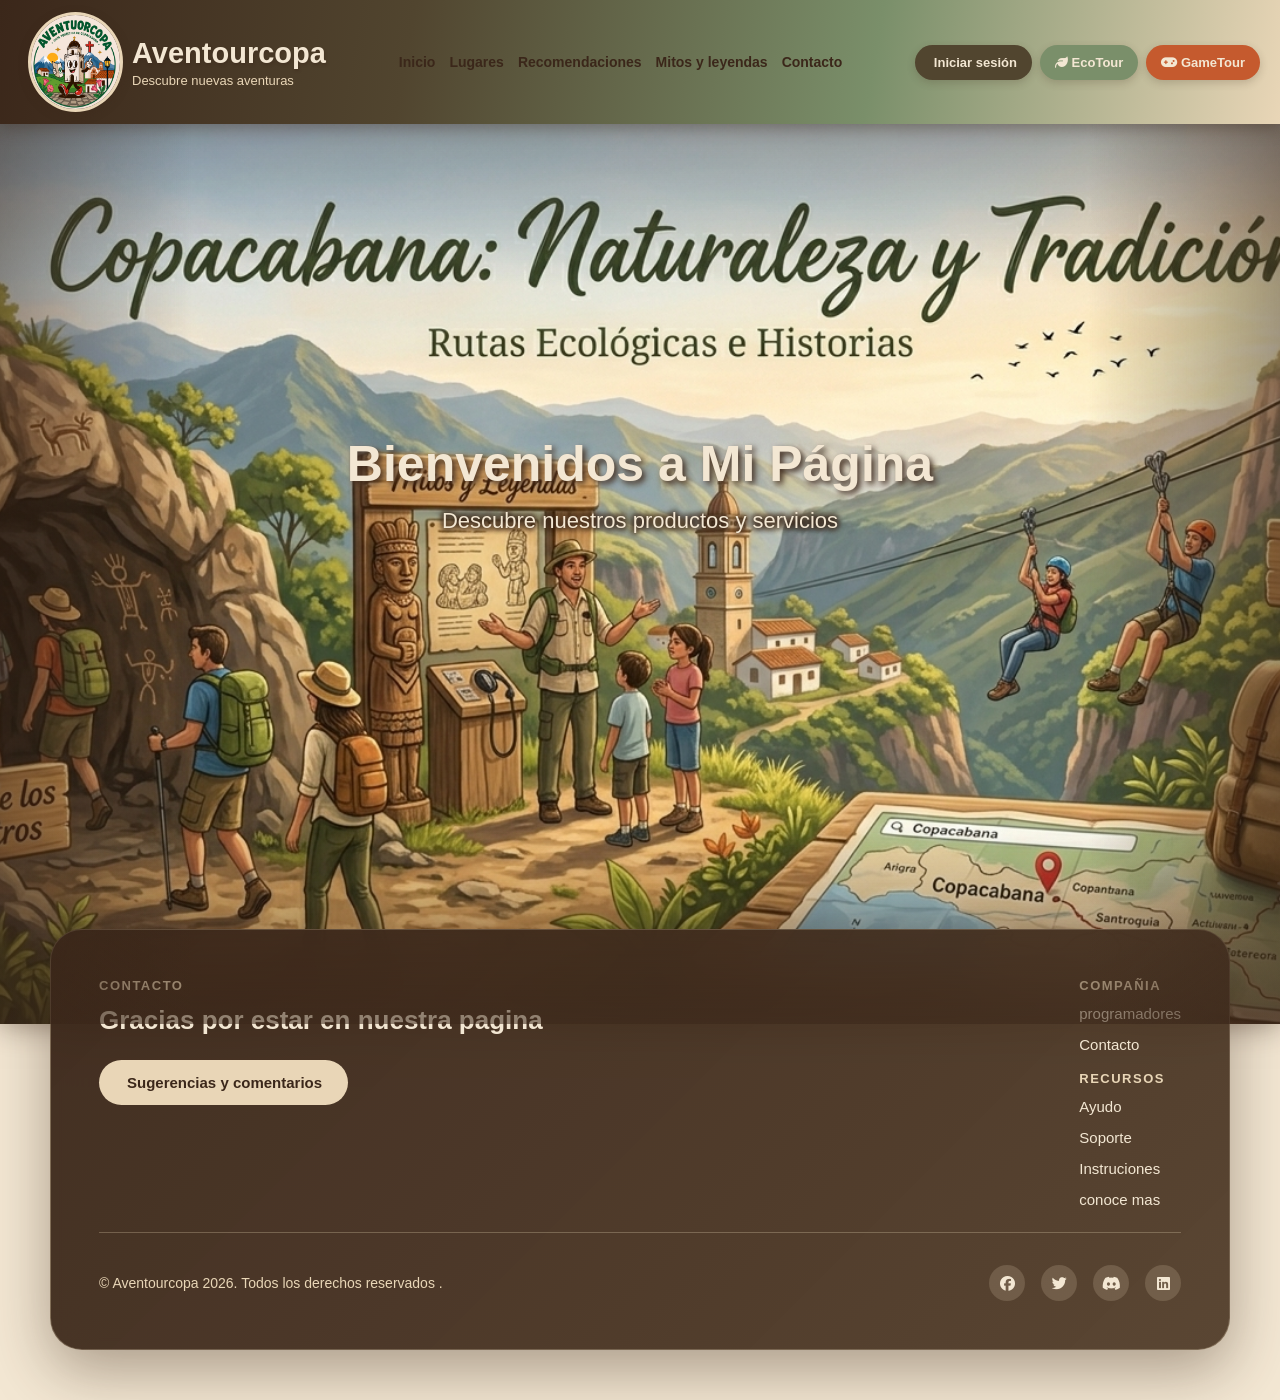
==== commit ac8f6b79: "Fusion y actualizacion de html" ====
--- a/index.html
+++ b/index.html
@@ -1,180 +1,120 @@
 <!DOCTYPE html>
 <html lang="es">
- <head>
-  <meta charset="utf-8"/>
-  <meta content="width=device-width, initial-scale=1.0" name="viewport"/>
-  <title>
-   Aventourcopa
-  </title>
-  <link href="style.css" rel="stylesheet"/>
-  <link href="ecotour.css" rel="stylesheet"/>
-  <link href="sesion.css" rel="stylesheet"/>
-  <link href="https://cdnjs.cloudflare.com/ajax/libs/font-awesome/6.5.1/css/all.min.css" rel="stylesheet"/>
- </head>
- <body>
-  <header>
-   <div class="logo">
-    <img alt="Logo" src="imagenes/logo.png"/>
-    <div class="titulo">
-     <h1>
-      Aventourcopa
-     </h1>
-     <p>
-      Descubre nuevas aventuras
-     </p>
+<head>
+    <meta charset="UTF-8">
+    <meta name="viewport" content="width=device-width, initial-scale=1.0">
+    <title>Aventourcopa</title>
+
+    <link rel="stylesheet" href="style.css">
+    <link rel="icon" href="imagenes/logo.png">
+    <link href="ecotour.css" rel="stylesheet"/>
+    <link href="https://cdnjs.cloudflare.com/ajax/libs/font-awesome/6.5.1/css/all.min.css" rel="stylesheet"/>
+</head>
+<body>
+
+<header>
+    <div class="logo">
+        <img src="imagenes/logo.png" alt="Logo">
+        <div class="titulo">
+            <h1>Aventourcopa</h1>
+            <p>Descubre nuevas aventuras</p>
+        </div>
     </div>
-   </div>
-   <nav>
-    <ul>
-     <li>
-      <a href="#inicio">
-       Inicio
-      </a>
-     </li>
-     <li>
-      <a href="#">
-       Imágenes
-      </a>
-     </li>
-     <li>
-      <a href="lugares-copacabana.html">
-       Lugares
-      </a>
-     </li>
-     <li>
-      <a href="mitos.html">
-       Mitos y leyendas
-      </a>
-     </li>
-     <li>
-      <a href="recomendaciones.html">
-       Recomendaciones
-      </a>
-     </li>
-     <li>
-      <a href="#">
-       Asistente IA
-      </a>
-     </li>
-     <li>
-      <a href="#contacto">
-       Contacto
-      </a>
-     </li>
-    </ul>
-   </nav>
-   <a class="btn btn-sesion" href="#"><i class="fa-solid fa-user" aria-hidden="true"></i> Iniciar sesión</a>
-   <div class="botones">
-    <a class="btn eco" href="ecotour.html">
-     EcoTour
-    </a>
-    <a class="btn game" href="#">
-     <i class="fa-solid fa-gamepad">
-     </i>
-     GameTour
-    </a>
-   </div>
-  </header>
-  <section id="inicio">
-   <div id="espacio">
-   </div>
-   <div id="divinicio">
-    <div class="carrusel">
-     <div class="texto">
-      <h1>
-       Bienvenidos a Mi Página
-      </h1>
-      <p>
-       Descubre nuestros productos y servicios
-      </p>
-     </div>
-     <div class="imgcarrusel">
-      <img alt="" src="imagenes/imagen1.png"/>
-      <img alt="" src="imagenes/imagen2.png"/>
-      <img alt="" src="imagenes/imagen3.png"/>
-      <img alt="" src="imagenes/imagen4.jpg"/>
-      <img alt="" src="imagenes/imagen5.jpg"/>
-     </div>
+
+    <nav>
+        <ul>
+            <li><a href="index.html">Inicio</a></li>
+            <li><a href="lugares-copacabana.html">Lugares</a></li>
+            <li><a href="recomendaciones.html">Recomendaciones</a></li>
+            <li><a href="mitos.html">Mitos y leyendas</a></li>
+            <li><a href="#contacto">Contacto</a></li>
+        </ul>
+    </nav>
+    <div class="botones">
+
+        <label for="inicio-sesion" class="btn inciosesion">
+            <i class="fa-solid fa-inicio"></i>
+            Iniciar sesión
+        </label>
+
+        <a class="btn eco" href="ecotour.html">
+            <i class="fa-solid fa-leaf"></i>
+            EcoTour
+        </a>
+
+        <a href="#" class="btn game">
+            <i class="fa-solid fa-gamepad"></i>
+            GameTour
+        </a>
     </div>
-   </div>
-  </section>
-  <section id="contacto">
-   <div class="footer">
-    <footer>
-     <div class="top">
-      <div class="left">
-       <h2>
-        Contacto
-       </h2>
-       <h1 id="titu">
-        Gracias por estar en nuestra pagina
-       </h1>
-       <button>
-        Sugerencias y comentarios
-       </button>
+</header>
+<section id="inicio">
+        <div id="espacio"></div>
+        <div id="divinicio">
+
+        <div class="carrusel">
+
+            <div class="texto">
+                <h1>Bienvenidos a Mi Página</h1>
+                <p>Descubre nuestros productos y servicios</p>
+            </div>
+
+            <div class="imgcarrusel">
+                <img src="imagenes/imagen1.png" alt="">
+                <img src="imagenes/imagen2.png" alt="">
+                <img src="imagenes/imagen3.png" alt="">
+                <img src="imagenes/imagen4.jpg" alt="">
+                <img src="imagenes/imagen5.jpg" alt="">
+            </div>
+
+        </div>
+        
+        </div>
+    </section>
+    <section id="contacto">
+        <div class="footer">
+          <footer>
+      <div class="top">
+        <div class="left">
+          <h2>Contacto</h2>
+          <h1 id="titu">Gracias por estar en nuestra pagina</h1>
+          <button>
+            Sugerencias y comentarios
+          </button>
+        </div>
+        <div class="pie-nosotros">
+          <ul>
+            <li>
+              <h2>Compañia</h2>
+              <a href="#">programadores</a>
+              <a href="#">Contacto</a>
+            </li>
+          </ul>
+          <br>
+          <ul>
+            <li>
+              <h2>Recursos</h2>
+              <a href="#">Ayudo</a>
+              <a href="#">Soporte</a>
+              <a href="#">Instruciones</a>
+              <a href="#">conoce mas</a>
+            </li>
+          </ul>
+        </div>
       </div>
-      <div class="pie-nosotros">
-       <ul>
-        <li>
-         <h2>
-          Company
-         </h2>
-         <a href="#">
-          programadores
-         </a>
-         <a href="#">
-          Contacto
-         </a>
-        </li>
-       </ul>
-       <ul>
-        <li>
-         <h2>
-          Resources
-         </h2>
-         <a href="#">
-          Ayudo
-         </a>
-         <a href="#">
-          Soporte
-         </a>
-         <a href="#">
-          Instruciones
-         </a>
-         <a href="#">
-          conoce mas
-         </a>
-        </li>
-       </ul>
+      <div class="bottom">
+        <div class="left">
+          <p> © Aventourcopa 2026. Todos los derechos reservados .</p>
+        </div>
+        <div class="right socials">
+          <a href="#"><i class="fa-brands fa-facebook"></i></a>
+          <a href="#"><i class="fa-brands fa-twitter"></i></a>
+          <a href="#"><i class="fa-brands fa-discord"></i></a>
+          <a href="#"><i class="fa-brands fa-linkedin"></i></a>
+        </div>
       </div>
-     </div>
-     <div class="bottom">
-      <div class="left">
-       <p>
-        © Aventourcopa 2026. Todos los derechos reservados .
-       </p>
-      </div>
-      <div class="right socials">
-       <a href="#">
-        <i class="fa-brands fa-facebook">
-        </i>
-       </a>
-       <a href="#">
-        <i class="fa-brands fa-twitter">
-        </i>
-       </a>
-       <a href="#">
-        <i class="fa-brands fa-discord">
-        </i>
-       </a>
-       <a href="#">
-        <i class="fa-brands fa-linkedin">
-        </i>
-       </a>
-      </div>
-     </div>
     </footer>
-   </div>
-  </section>
+        </div>
+    </section>
  </body>
 </html>
--- a/style.css
+++ b/style.css
@@ -183,6 +183,8 @@
 
     white-space: nowrap;
 }
+
+
 /* ---------------------------------------------------------
    INICIO DE SESION Y REGISTRO
    --------------------------------------------------------- */
@@ -445,7 +447,7 @@
 
 
 #contacto {
-    margin-top: 300px;
+    margin-top: 5px;
 
     background: #F3E7D3;
 }
@@ -519,7 +521,6 @@
 
     border-top: 1px solid var(--color-border);
 }
-
 
 .top .left,
 .top .right {
